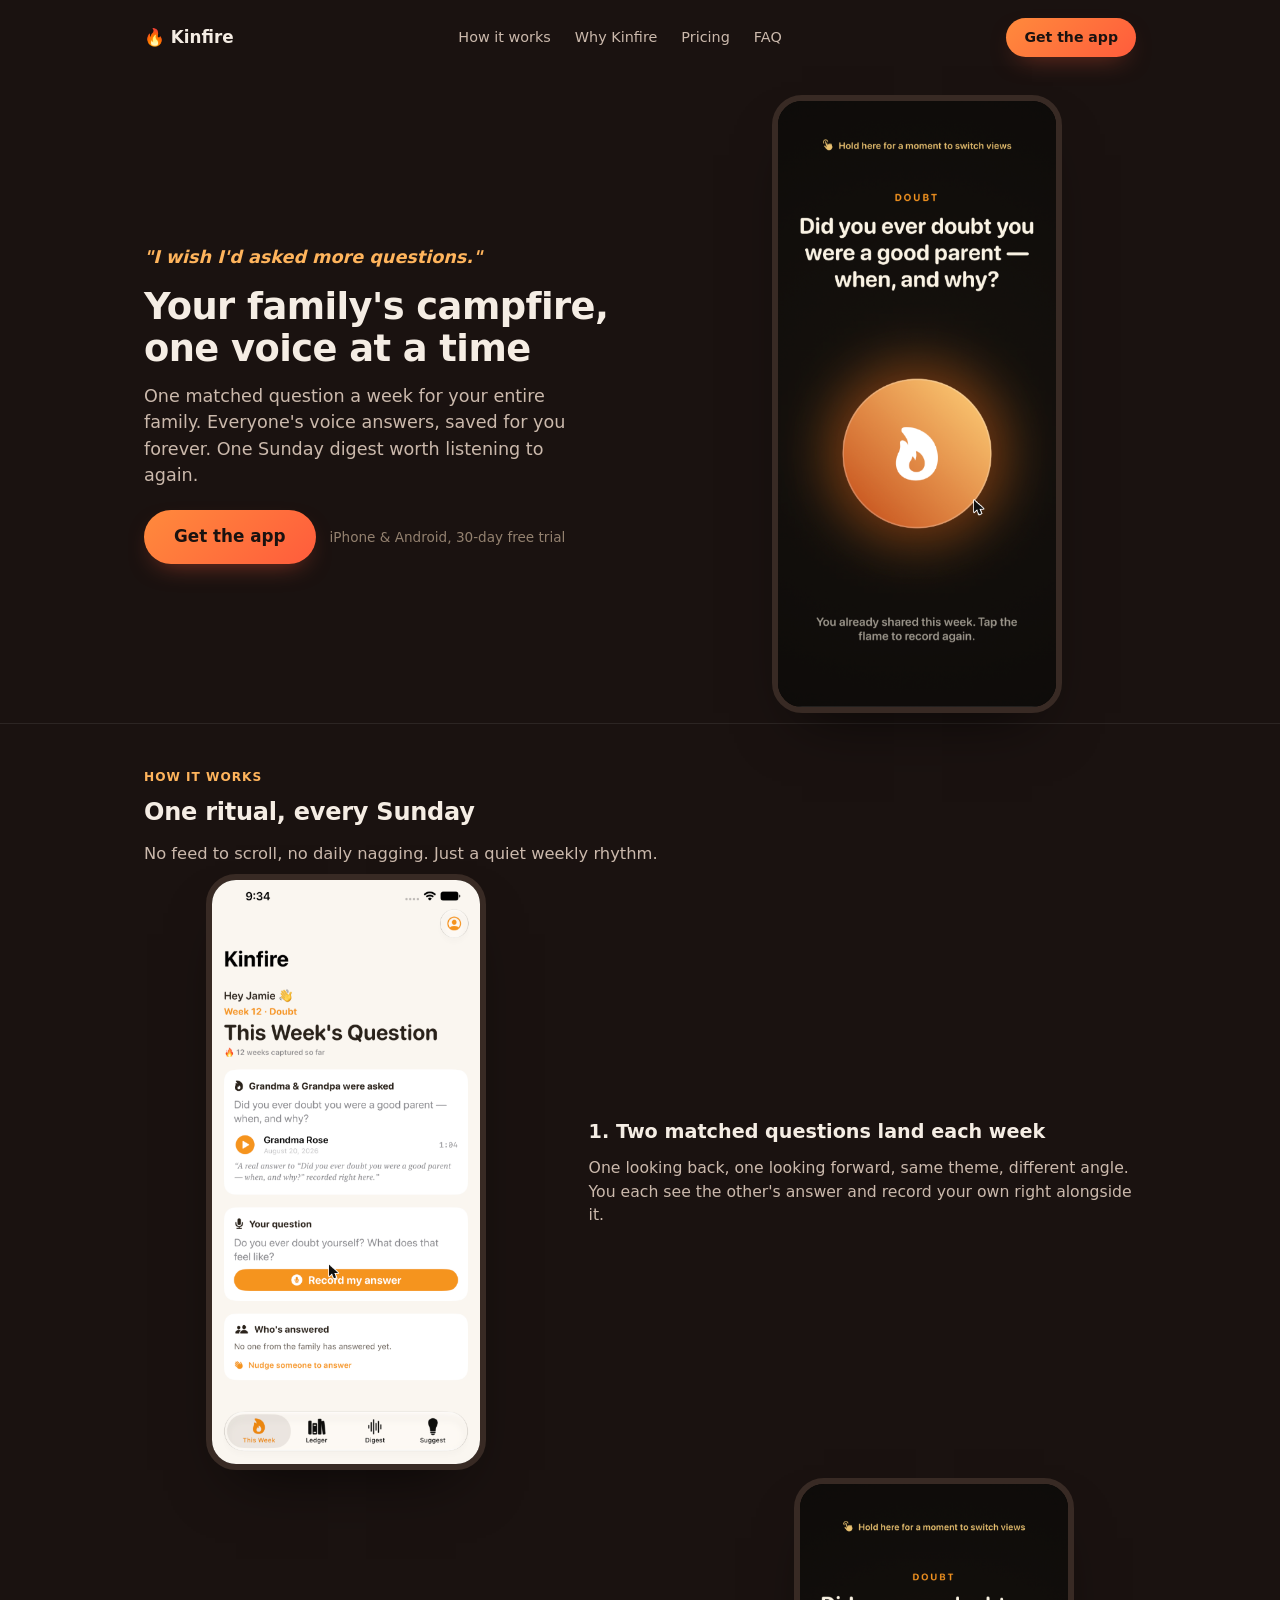
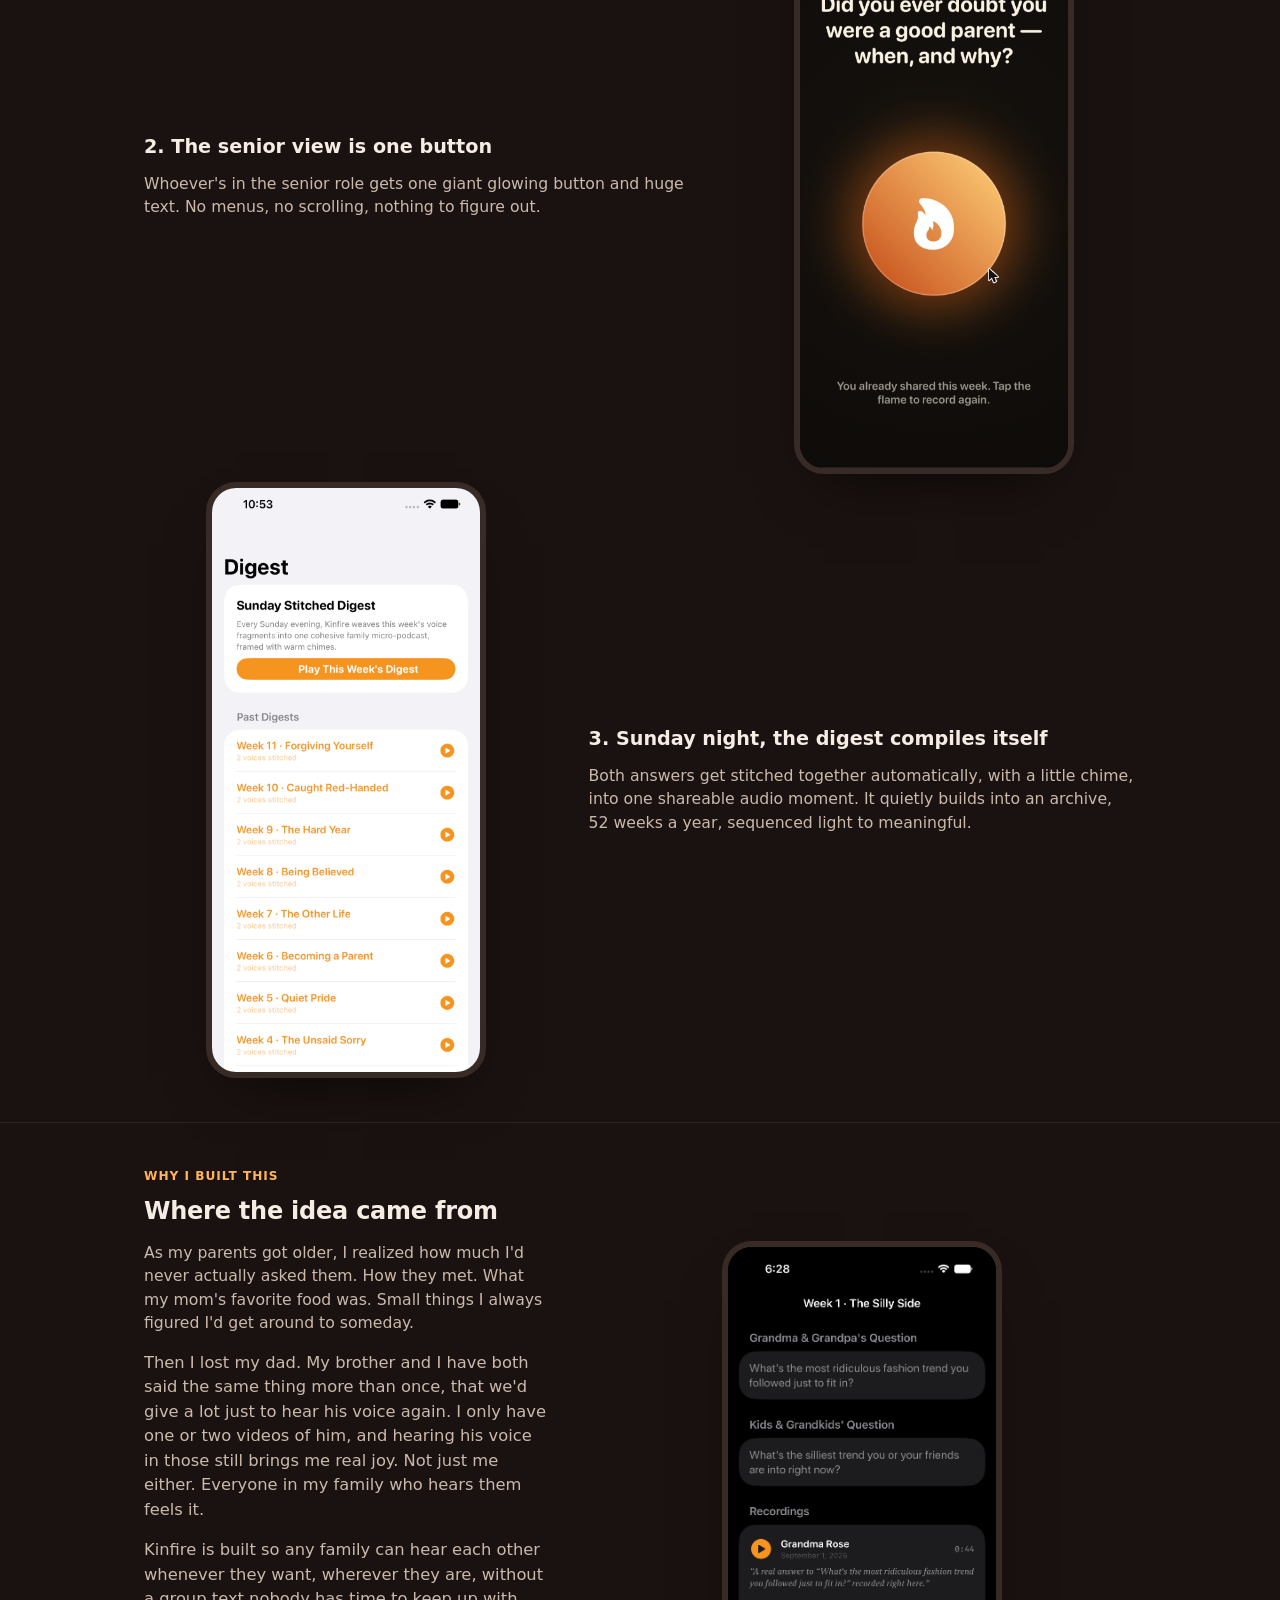
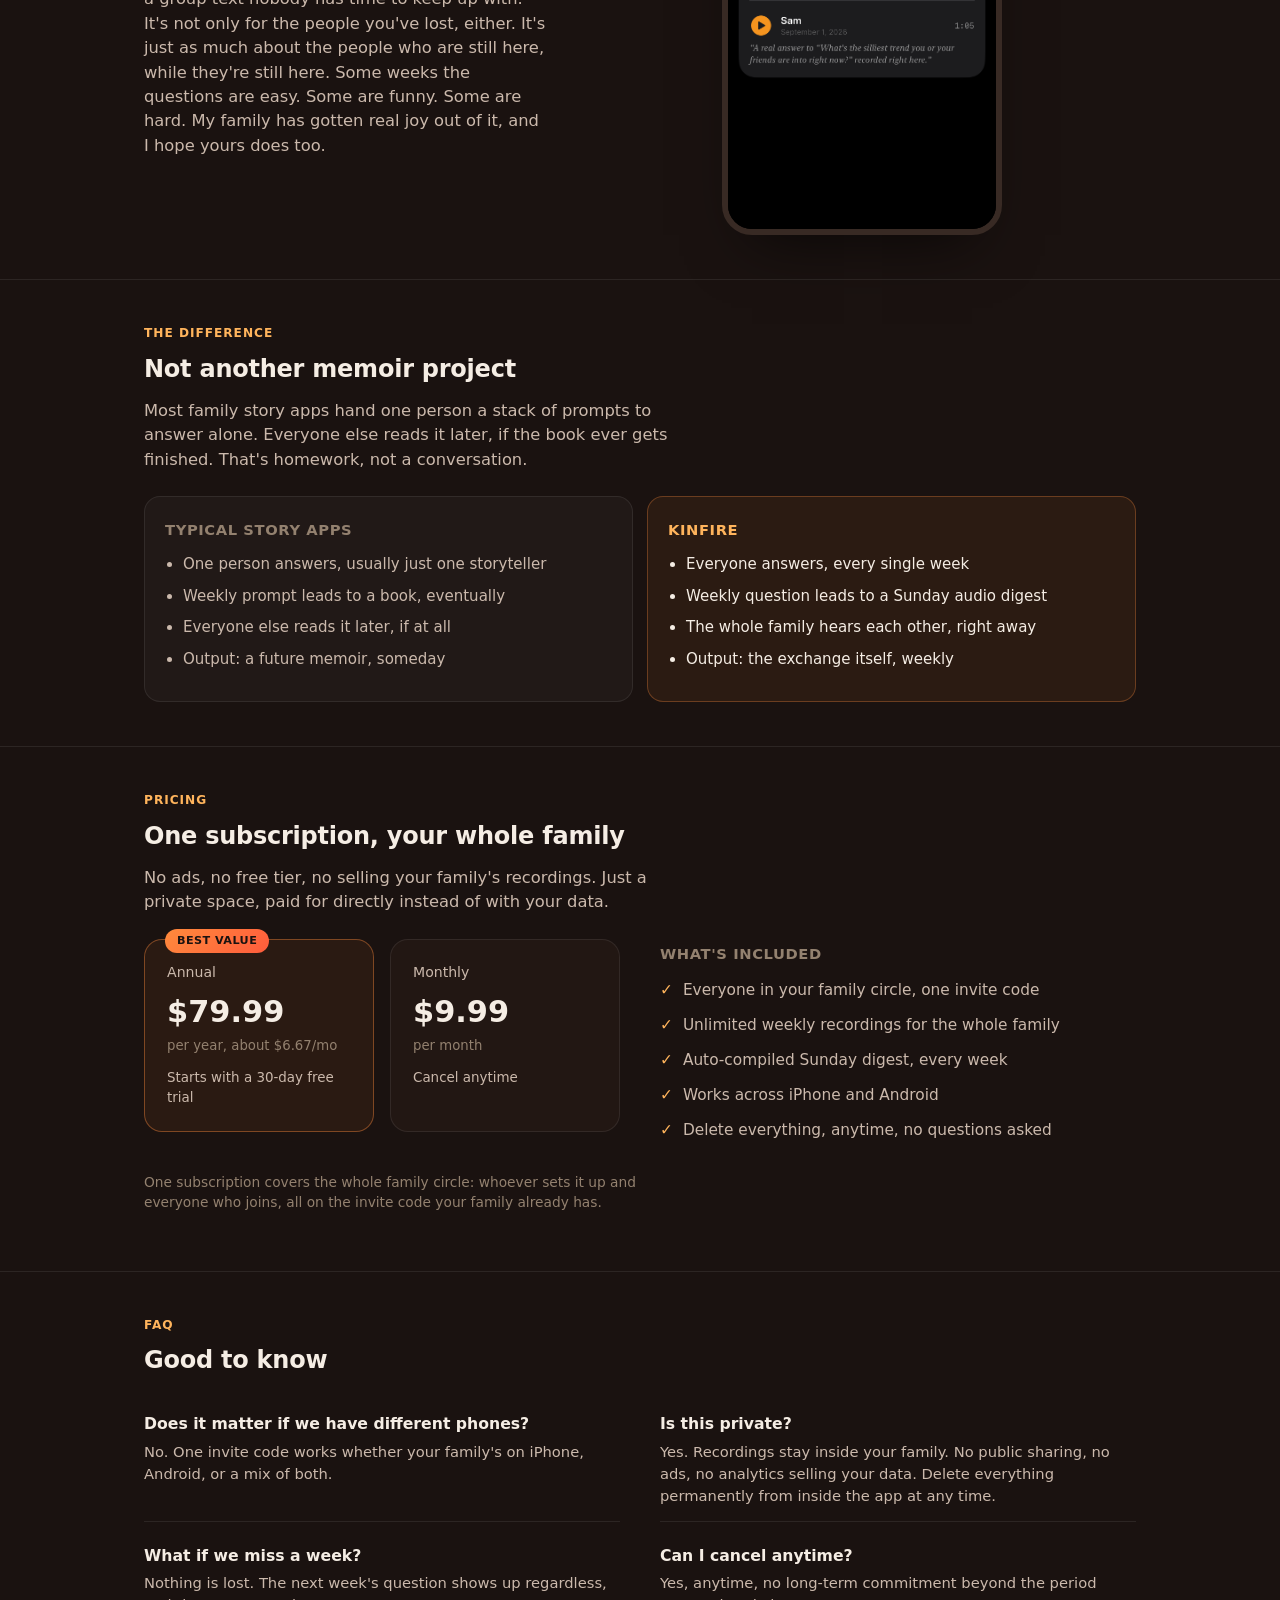
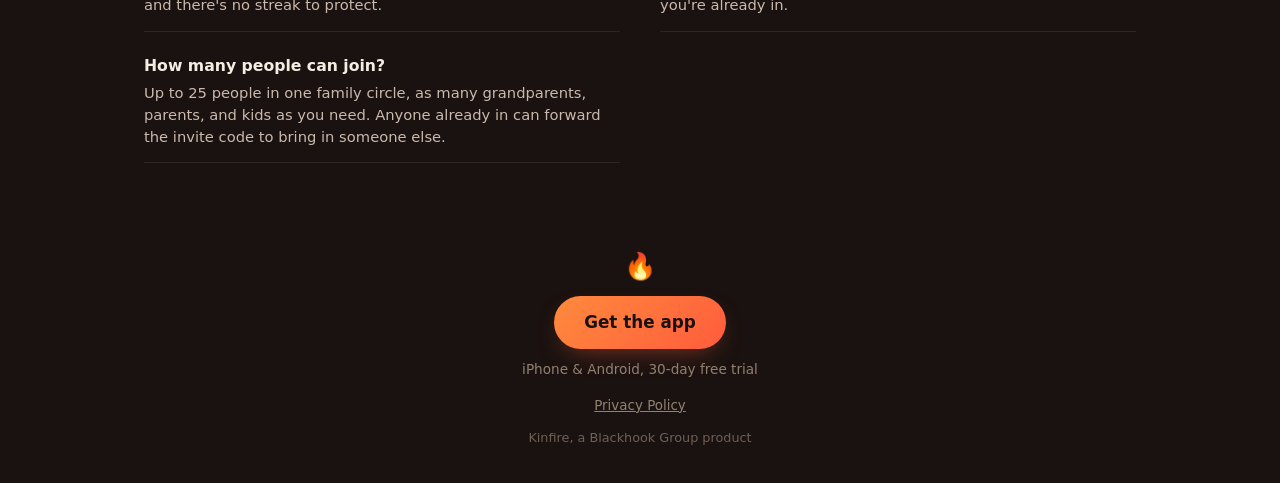
==== index.html @ 19ff49b3 "Simplify hero kicker: plain italic, no pill background or emoji Co-Authored-By: Claude Sonnet 5 <nor" ====
<!DOCTYPE html>
<html lang="en">
<head>
<meta charset="UTF-8">
<title>Kinfire, your family's campfire</title>
<meta name="viewport" content="width=device-width, initial-scale=1">
<meta name="description" content="Kinfire is a private, weekly voice exchange for your family. One matched question, two answers, stitched into a Sunday digest.">
<meta property="og:type" content="website">
<meta property="og:title" content="Kinfire">
<meta property="og:description" content="A private, weekly voice exchange for your family. One matched question, two answers, stitched into a Sunday digest.">
<meta property="og:url" content="https://joinkinfire.com/">
<meta name="twitter:card" content="summary">
<meta name="twitter:title" content="Kinfire">
<meta name="twitter:description" content="A private, weekly voice exchange for your family. One matched question, two answers, stitched into a Sunday digest.">
<style>
  * { box-sizing: border-box; }
  :root {
    --bg: #1a1210;
    --bg-panel: #221713;
    --cream: #f5ede4;
    --cream-muted: #cbb9ac;
    --cream-faint: #93816f;
    --accent: #ffb45c;
    --line: rgba(255,255,255,0.08);
  }
  html { scroll-behavior: smooth; }
  body {
    font-family: -apple-system, system-ui, "Segoe UI", sans-serif;
    margin: 0;
    background: var(--bg);
    color: var(--cream);
    line-height: 1.5;
    overflow-x: hidden;
  }
  .wrap { max-width: 1040px; margin: 0 auto; padding: 0 24px; }
  a { color: inherit; }
  img { display: block; max-width: 100%; }

  /* ---------- top nav ---------- */
  nav.top {
    display: flex; align-items: center; justify-content: space-between;
    padding: 18px 24px; max-width: 1040px; margin: 0 auto;
  }
  nav.top .brand { display: flex; align-items: center; gap: 8px; font-weight: 800; font-size: 1.05em; }
  nav.top .links { display: flex; gap: 24px; font-size: 0.9em; color: var(--cream-muted); }
  nav.top .links a { text-decoration: none; }
  nav.top .links a:hover { color: var(--accent); }
  nav.top a.button.small {
    background: linear-gradient(135deg, #ff8a3c, #ff5c3c);
    color: #1a1210; font-weight: 700; font-size: 0.88em;
    padding: 9px 18px; border-radius: 999px; text-decoration: none;
  }
  @media (max-width: 620px) { nav.top .links { display: none; } }

  /* ---------- hero ---------- */
  header.hero {
    max-width: 1040px; margin: 0 auto; padding: 20px 24px 10px;
    display: grid; grid-template-columns: 1.1fr 0.9fr; gap: 20px; align-items: center;
  }
  @media (max-width: 760px) { header.hero { grid-template-columns: 1fr; text-align: center; padding-top: 4px; } }
  .hero-kicker {
    font-size: 1.1em; font-weight: 600; font-style: italic; color: var(--accent);
    margin: 0 0 16px;
  }
  h1.title { font-size: 2.3em; margin: 0 0 14px; letter-spacing: -0.015em; line-height: 1.12; }
  p.tagline { color: var(--cream-muted); font-size: 1.1em; line-height: 1.5; margin: 0 0 22px; max-width: 440px; }
  @media (max-width: 760px) { p.tagline { margin-left: auto; margin-right: auto; } }
  .cta-row { display: flex; align-items: center; gap: 14px; flex-wrap: wrap; }
  @media (max-width: 760px) { .cta-row { justify-content: center; } }
  a.button {
    display: inline-block;
    background: linear-gradient(135deg, #ff8a3c, #ff5c3c);
    color: #1a1210; font-weight: 700; font-size: 1.05em;
    padding: 14px 30px; border-radius: 999px; text-decoration: none;
    box-shadow: 0 10px 26px -12px rgba(255,92,60,0.55);
  }
  .microcopy { font-size: 0.85em; color: var(--cream-faint); }
  .hero-shot { justify-self: center; }
  .hero-shot .phone { width: 290px; }

  /* ---------- phone frame ---------- */
  .phone {
    border: 6px solid #382a24; border-radius: 30px; overflow: hidden;
    background: #000; box-shadow: 0 30px 60px -30px rgba(0,0,0,0.7);
  }
  .phone img { display: block; width: 100%; }

  /* ---------- generic section ---------- */
  section { padding: 44px 24px; border-top: 1px solid var(--line); }
  section .wrap { max-width: 1040px; }
  .eyebrow {
    text-transform: uppercase; letter-spacing: 0.08em; font-size: 0.76em;
    color: var(--accent); font-weight: 700; margin-bottom: 8px;
  }
  h2 { font-size: 1.5em; margin: 0 0 12px; letter-spacing: -0.01em; }
  p.lead { color: var(--cream-muted); font-size: 1.02em; max-width: 560px; margin: 0 0 4px; }

  /* ---------- feature row (image + text, alternating) ---------- */
  .feature-row {
    display: grid; grid-template-columns: 0.85fr 1.15fr; gap: 40px; align-items: center;
    margin-top: 8px;
  }
  #why .feature-row { align-items: start; }
  .feature-row.reverse { grid-template-columns: 1.15fr 0.85fr; }
  .feature-row.reverse .feature-copy { order: 1; }
  .feature-row.reverse .feature-shot { order: 2; }
  @media (max-width: 760px) {
    .feature-row, .feature-row.reverse { grid-template-columns: 1fr; text-align: center; }
    .feature-row.reverse .feature-copy { order: 2; }
    .feature-row.reverse .feature-shot { order: 1; }
  }
  .feature-shot { display: flex; justify-content: center; }
  .feature-shot .phone { width: 280px; }
  .feature-copy h3 { font-size: 1.2em; margin: 0 0 10px; }
  .feature-copy p { color: var(--cream-muted); font-size: 0.98em; margin: 0; }

  /* ---------- differentiation ---------- */
  .compare {
    margin-top: 24px;
    display: grid; grid-template-columns: 1fr 1fr; gap: 14px;
  }
  @media (max-width: 620px) { .compare { grid-template-columns: 1fr; } }
  .compare-col { border-radius: 16px; padding: 22px 20px; border: 1px solid var(--line); }
  .compare-col.them { background: rgba(255,255,255,0.03); }
  .compare-col.us { background: rgba(255,138,60,0.08); border-color: rgba(255,138,60,0.3); }
  .compare-col h4 { margin: 0 0 12px; font-size: 0.92em; text-transform: uppercase; letter-spacing: 0.04em; color: var(--cream-faint); }
  .compare-col.us h4 { color: var(--accent); }
  .compare-col ul { margin: 0; padding-left: 18px; color: var(--cream-muted); font-size: 0.94em; }
  .compare-col li { margin-bottom: 9px; }
  .compare-col.us li { color: var(--cream); }

  /* ---------- pricing ---------- */
  .pricing-row { display: grid; grid-template-columns: 1fr 1fr; gap: 40px; margin-top: 24px; align-items: start; }
  @media (max-width: 760px) { .pricing-row { grid-template-columns: 1fr; } }
  .price-grid { display: grid; grid-template-columns: 1fr 1fr; gap: 16px; }
  .included { padding-top: 4px; }
  .included h4 { margin: 0 0 14px; font-size: 0.92em; text-transform: uppercase; letter-spacing: 0.04em; color: var(--cream-faint); }
  .included ul { margin: 0; padding: 0; list-style: none; }
  .included li { display: flex; align-items: flex-start; gap: 10px; margin-bottom: 12px; color: var(--cream-muted); font-size: 0.96em; }
  .included li .check { color: var(--accent); flex: none; }
  @media (max-width: 520px) { .price-grid { grid-template-columns: 1fr; } }
  .price-card { border-radius: 18px; padding: 22px; border: 1px solid var(--line); background: var(--bg-panel); position: relative; }
  .price-card.featured { border-color: rgba(255,138,60,0.4); background: rgba(255,138,60,0.07); }
  .price-card .badge {
    position: absolute; top: -11px; left: 20px;
    background: linear-gradient(135deg, #ff8a3c, #ff5c3c); color: #1a1210;
    font-size: 0.7em; font-weight: 800; padding: 4px 12px; border-radius: 999px;
    text-transform: uppercase; letter-spacing: 0.04em;
  }
  .price-card .plan { font-size: 0.88em; color: var(--cream-muted); margin-bottom: 6px; }
  .price-card .amount { font-size: 1.9em; font-weight: 800; margin-bottom: 2px; }
  .price-card .per { font-size: 0.83em; color: var(--cream-faint); margin-bottom: 12px; }
  .price-card .note { font-size: 0.84em; color: var(--cream-muted); }
  .price-fine { color: var(--cream-faint); font-size: 0.86em; margin-top: 18px; max-width: 560px; }

  /* ---------- faq ---------- */
  .faq { margin-top: 20px; display: grid; grid-template-columns: 1fr 1fr; gap: 8px 40px; }
  @media (max-width: 700px) { .faq { grid-template-columns: 1fr; } }
  .faq-item { padding: 14px 0; border-bottom: 1px solid var(--line); }
  .faq-item h3 { margin: 0 0 5px; font-size: 0.98em; }
  .faq-item p { margin: 0; color: var(--cream-muted); font-size: 0.92em; }

  /* ---------- invite panel (shown only with ?code=) ---------- */
  #inviteBanner {
    display: none;
    max-width: 420px; margin: 20px auto 0;
    background: rgba(255,255,255,0.05); border: 1px solid var(--line);
    border-radius: 18px; padding: 20px; text-align: center;
  }
  #inviteBanner .code-label { font-size: 0.88em; color: var(--cream-muted); margin-bottom: 8px; }
  #inviteBanner .code { font-size: 1.9em; font-weight: 700; letter-spacing: 5px; color: var(--accent); margin-bottom: 12px; }
  #inviteBanner .steps { text-align: left; font-size: 0.9em; color: var(--cream-muted); margin: 12px 0 0; padding-left: 20px; }
  #inviteBanner .steps li { margin-bottom: 7px; }
  #inviteBanner button.copy {
    background: transparent; color: var(--accent); border: 1px solid var(--accent);
    font-size: 0.88em; font-weight: 600; padding: 8px 18px; border-radius: 999px;
    font-family: inherit; margin-top: 10px; cursor: pointer;
  }
  #inviteBanner .hint { font-size: 0.83em; color: var(--cream-faint); margin-top: 8px; min-height: 1.1em; }

  /* ---------- footer ---------- */
  footer { text-align: center; padding: 40px 24px 36px; }
  footer .flame { font-size: 26px; margin-bottom: 10px; }
  footer .foot-links { font-size: 0.84em; color: var(--cream-faint); margin-top: 16px; }
  footer .foot-links a { text-decoration: underline; }
  footer .copyright { font-size: 0.8em; color: var(--cream-faint); margin-top: 12px; opacity: 0.7; }
</style>
</head>
<body>

<nav class="top">
  <div class="brand">🔥 Kinfire</div>
  <div class="links">
    <a href="#how">How it works</a>
    <a href="#different">Why Kinfire</a>
    <a href="#pricing">Pricing</a>
    <a href="#faq">FAQ</a>
  </div>
  <a class="button small" id="getAppLinkNav" href="https://apps.apple.com/app/id6796059354">Get the app</a>
</nav>

<header class="hero">
  <div>
    <div class="hero-kicker">"I wish I'd asked more questions."</div>
    <h1 class="title">Your family's campfire, one voice at a time</h1>
    <p class="tagline">One matched question a week for your entire family. Everyone's voice answers, saved for you forever. One Sunday digest worth listening to again.</p>

    <div id="inviteBanner">
      <div class="code-label">Your family's invite code</div>
      <div class="code" id="codeText"></div>
      <ol class="steps">
        <li>Tap "Get the app" and install Kinfire.</li>
        <li>Open the app.</li>
        <li>Choose "Join with an invite code," then tap Paste. Your code fills in automatically.</li>
      </ol>
      <button class="copy" id="copyBtn">Copy code</button>
      <div class="hint" id="hint"></div>
    </div>

    <div class="cta-row">
      <a class="button" id="getAppLink" href="https://apps.apple.com/app/id6796059354">Get the app</a>
      <span class="microcopy">iPhone &amp; Android, 30-day free trial</span>
    </div>
  </div>
  <div class="hero-shot">
    <div class="phone"><img src="assets/record.png" alt="Kinfire recording screen with a large glowing flame record button and this week's question"></div>
  </div>
</header>

<section id="how">
  <div class="wrap">
    <div class="eyebrow">How it works</div>
    <h2>One ritual, every Sunday</h2>
    <p class="lead">No feed to scroll, no daily nagging. Just a quiet weekly rhythm.</p>

    <div class="feature-row">
      <div class="feature-shot">
        <div class="phone"><img src="assets/thisweek.png" alt="Kinfire This Week's Question screen showing one family member's answer and a record button for your own answer"></div>
      </div>
      <div class="feature-copy">
        <h3>1. Two matched questions land each week</h3>
        <p>One looking back, one looking forward, same theme, different angle. You each see the other's answer and record your own right alongside it.</p>
      </div>
    </div>

    <div class="feature-row reverse">
      <div class="feature-shot">
        <div class="phone"><img src="assets/record.png" alt="Kinfire recording screen with a large glowing flame record button"></div>
      </div>
      <div class="feature-copy">
        <h3>2. The senior view is one button</h3>
        <p>Whoever's in the senior role gets one giant glowing button and huge text. No menus, no scrolling, nothing to figure out.</p>
      </div>
    </div>

    <div class="feature-row">
      <div class="feature-shot">
        <div class="phone"><img src="assets/digest.png" alt="Kinfire Digest screen with a Play This Week's Digest button and a list of past weekly digests"></div>
      </div>
      <div class="feature-copy">
        <h3>3. Sunday night, the digest compiles itself</h3>
        <p>Both answers get stitched together automatically, with a little chime, into one shareable audio moment. It quietly builds into an archive, 52 weeks a year, sequenced light to meaningful.</p>
      </div>
    </div>
  </div>
</section>

<section id="why">
  <div class="wrap">
    <div class="eyebrow">Why I built this</div>
    <h2>Where the idea came from</h2>
    <div class="feature-row">
      <div class="feature-copy">
        <p class="lead" style="margin-bottom:0;">As my parents got older, I realized how much I'd never actually asked them. How they met. What my mom's favorite food was. Small things I always figured I'd get around to someday.</p>
        <p style="color: var(--cream-muted); font-size: 1.02em; max-width: 560px; margin: 16px 0 0;">Then I lost my dad. My brother and I have both said the same thing more than once, that we'd give a lot just to hear his voice again. I only have one or two videos of him, and hearing his voice in those still brings me real joy. Not just me either. Everyone in my family who hears them feels it.</p>
        <p style="color: var(--cream-muted); font-size: 1.02em; max-width: 560px; margin: 16px 0 0;">Kinfire is built so any family can hear each other whenever they want, wherever they are, without a group text nobody has time to keep up with. It's not only for the people you've lost, either. It's just as much about the people who are still here, while they're still here. Some weeks the questions are easy. Some are funny. Some are hard. My family has gotten real joy out of it, and I hope yours does too.</p>
      </div>
      <div class="feature-shot">
        <div class="phone"><img src="assets/kidquestion.png" alt="Kinfire Week 1 The Silly Side screen showing both the grandparent's and the kid's own lighthearted question, both answered"></div>
      </div>
    </div>
  </div>
</section>

<section id="different">
  <div class="wrap">
    <div class="eyebrow">The difference</div>
    <h2>Not another memoir project</h2>
    <p class="lead">Most family story apps hand one person a stack of prompts to answer alone. Everyone else reads it later, if the book ever gets finished. That's homework, not a conversation.</p>
    <div class="compare">
      <div class="compare-col them">
        <h4>Typical story apps</h4>
        <ul>
          <li>One person answers, usually just one storyteller</li>
          <li>Weekly prompt leads to a book, eventually</li>
          <li>Everyone else reads it later, if at all</li>
          <li>Output: a future memoir, someday</li>
        </ul>
      </div>
      <div class="compare-col us">
        <h4>Kinfire</h4>
        <ul>
          <li>Everyone answers, every single week</li>
          <li>Weekly question leads to a Sunday audio digest</li>
          <li>The whole family hears each other, right away</li>
          <li>Output: the exchange itself, weekly</li>
        </ul>
      </div>
    </div>
  </div>
</section>

<section id="pricing">
  <div class="wrap">
    <div class="eyebrow">Pricing</div>
    <h2>One subscription, your whole family</h2>
    <p class="lead">No ads, no free tier, no selling your family's recordings. Just a private space, paid for directly instead of with your data.</p>
    <div class="pricing-row">
      <div class="price-grid">
        <div class="price-card featured">
          <div class="badge">Best value</div>
          <div class="plan">Annual</div>
          <div class="amount">$79.99</div>
          <div class="per">per year, about $6.67/mo</div>
          <div class="note">Starts with a 30-day free trial</div>
        </div>
        <div class="price-card">
          <div class="plan">Monthly</div>
          <div class="amount">$9.99</div>
          <div class="per">per month</div>
          <div class="note">Cancel anytime</div>
        </div>
      </div>
      <div class="included">
        <h4>What's included</h4>
        <ul>
          <li><span class="check">&#10003;</span> Everyone in your family circle, one invite code</li>
          <li><span class="check">&#10003;</span> Unlimited weekly recordings for the whole family</li>
          <li><span class="check">&#10003;</span> Auto-compiled Sunday digest, every week</li>
          <li><span class="check">&#10003;</span> Works across iPhone and Android</li>
          <li><span class="check">&#10003;</span> Delete everything, anytime, no questions asked</li>
        </ul>
      </div>
    </div>
    <p class="price-fine">One subscription covers the whole family circle: whoever sets it up and everyone who joins, all on the invite code your family already has.</p>
  </div>
</section>

<section id="faq">
  <div class="wrap">
    <div class="eyebrow">FAQ</div>
    <h2>Good to know</h2>
    <div class="faq">
      <div class="faq-item">
        <h3>Does it matter if we have different phones?</h3>
        <p>No. One invite code works whether your family's on iPhone, Android, or a mix of both.</p>
      </div>
      <div class="faq-item">
        <h3>Is this private?</h3>
        <p>Yes. Recordings stay inside your family. No public sharing, no ads, no analytics selling your data. Delete everything permanently from inside the app at any time.</p>
      </div>
      <div class="faq-item">
        <h3>What if we miss a week?</h3>
        <p>Nothing is lost. The next week's question shows up regardless, and there's no streak to protect.</p>
      </div>
      <div class="faq-item">
        <h3>Can I cancel anytime?</h3>
        <p>Yes, anytime, no long-term commitment beyond the period you're already in.</p>
      </div>
      <div class="faq-item">
        <h3>How many people can join?</h3>
        <p>Up to 25 people in one family circle, as many grandparents, parents, and kids as you need. Anyone already in can forward the invite code to bring in someone else.</p>
      </div>
    </div>
  </div>
</section>

<footer>
  <div class="flame">🔥</div>
  <a class="button" id="getAppLinkFooter" href="https://apps.apple.com/app/id6796059354">Get the app</a>
  <div class="microcopy" style="margin-top:10px;">iPhone &amp; Android, 30-day free trial</div>
  <div class="foot-links">
    <a href="https://quixotic-plaster-c7b.notion.site/Kinfire-Privacy-Policy-3ac7959126df80eb8098f45b4a2c7555" target="_blank" rel="noopener">Privacy Policy</a>
  </div>
  <div class="copyright">Kinfire, a Blackhook Group product</div>
</footer>

<script>
  const IOS_LINK = 'https://apps.apple.com/app/id6796059354';
  const ANDROID_LINK = 'https://play.google.com/store/apps/details?id=com.scottgordon.kinfire';
  const isAndroid = /Android/i.test(navigator.userAgent);
  const storeLink = isAndroid ? ANDROID_LINK : IOS_LINK;

  document.querySelectorAll('#getAppLink, #getAppLinkFooter, #getAppLinkNav').forEach(el => { el.href = storeLink; });

  const params = new URLSearchParams(window.location.search);
  const code = (params.get('code') || '').toUpperCase().trim();
  const hint = document.getElementById('hint');

  if (code) {
    document.getElementById('codeText').textContent = code;
    document.getElementById('inviteBanner').style.display = 'block';

    async function copyCode() {
      try {
        await navigator.clipboard.writeText(code);
        hint.textContent = 'Code copied. It will paste in automatically.';
      } catch (e) {
        hint.textContent = '';
      }
    }

    document.getElementById('getAppLink').addEventListener('click', copyCode);
    document.getElementById('copyBtn').addEventListener('click', copyCode);
  }
</script>
</body>
</html>
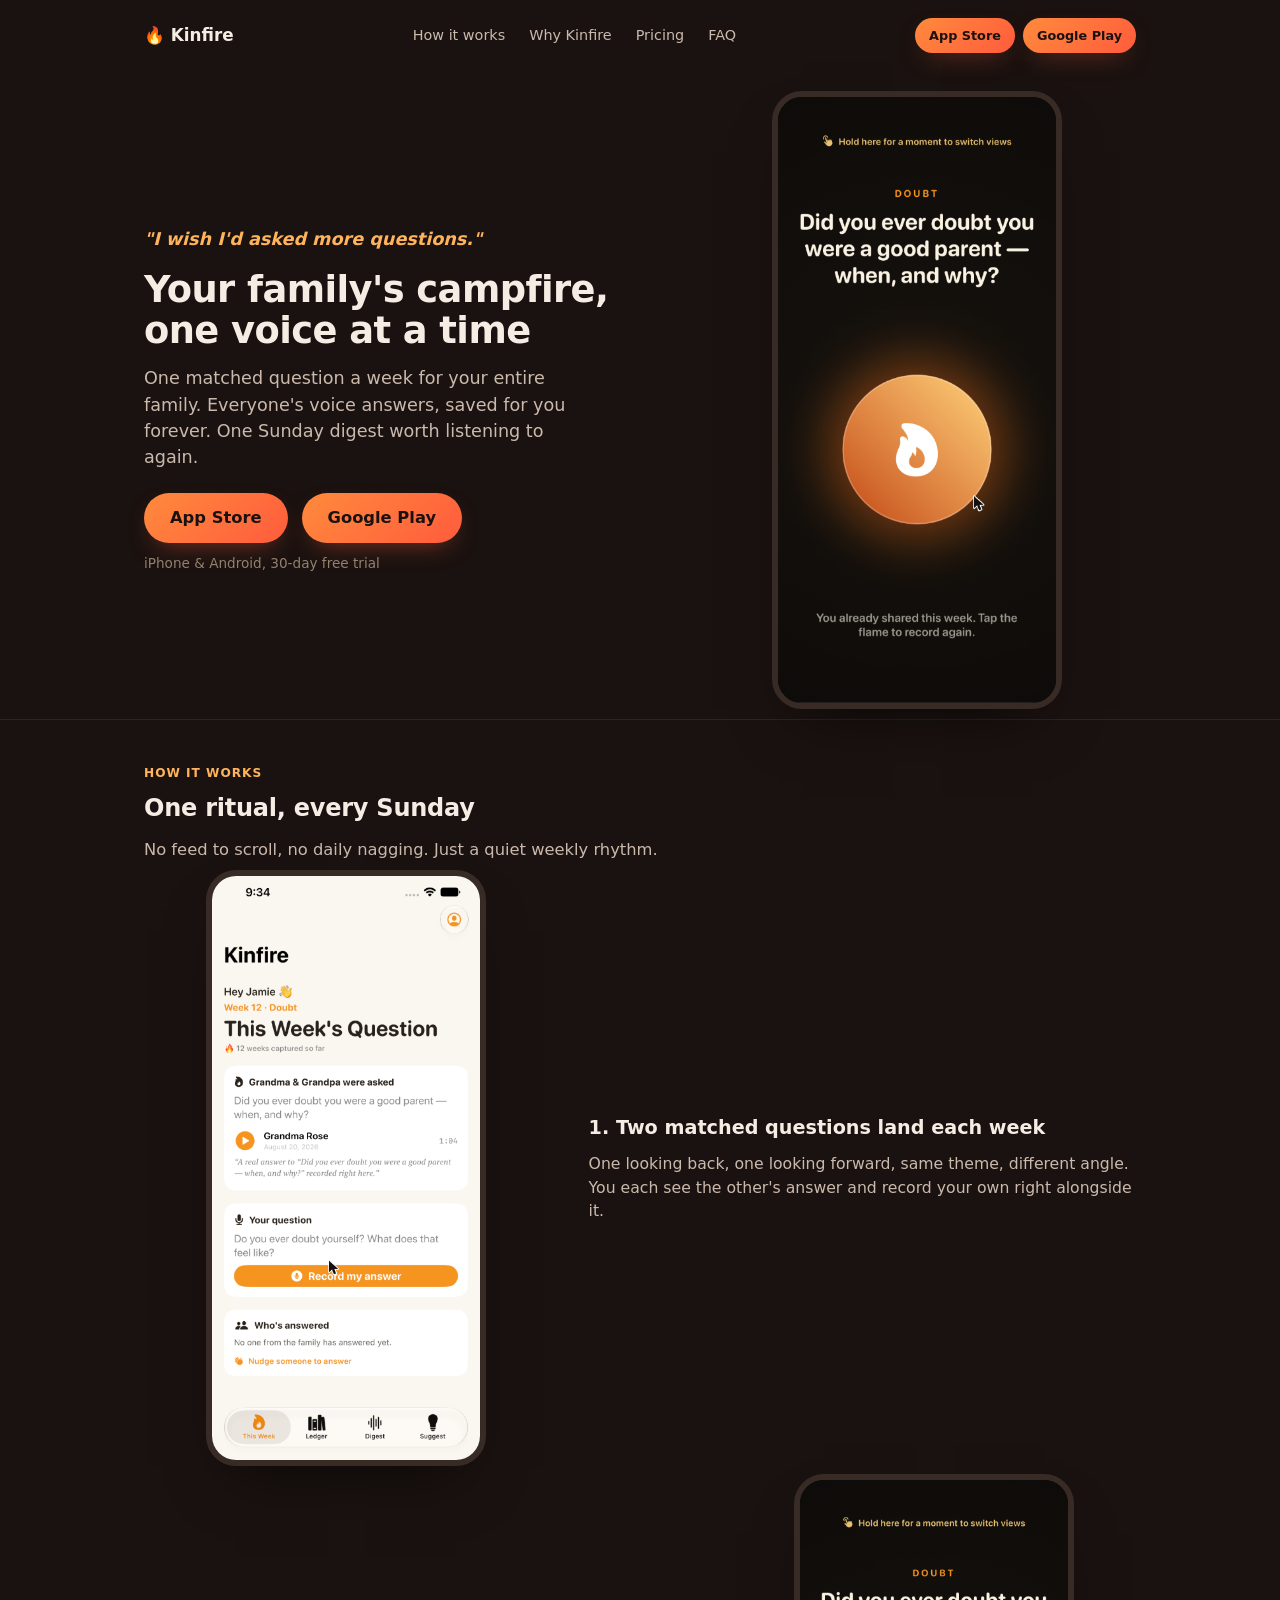
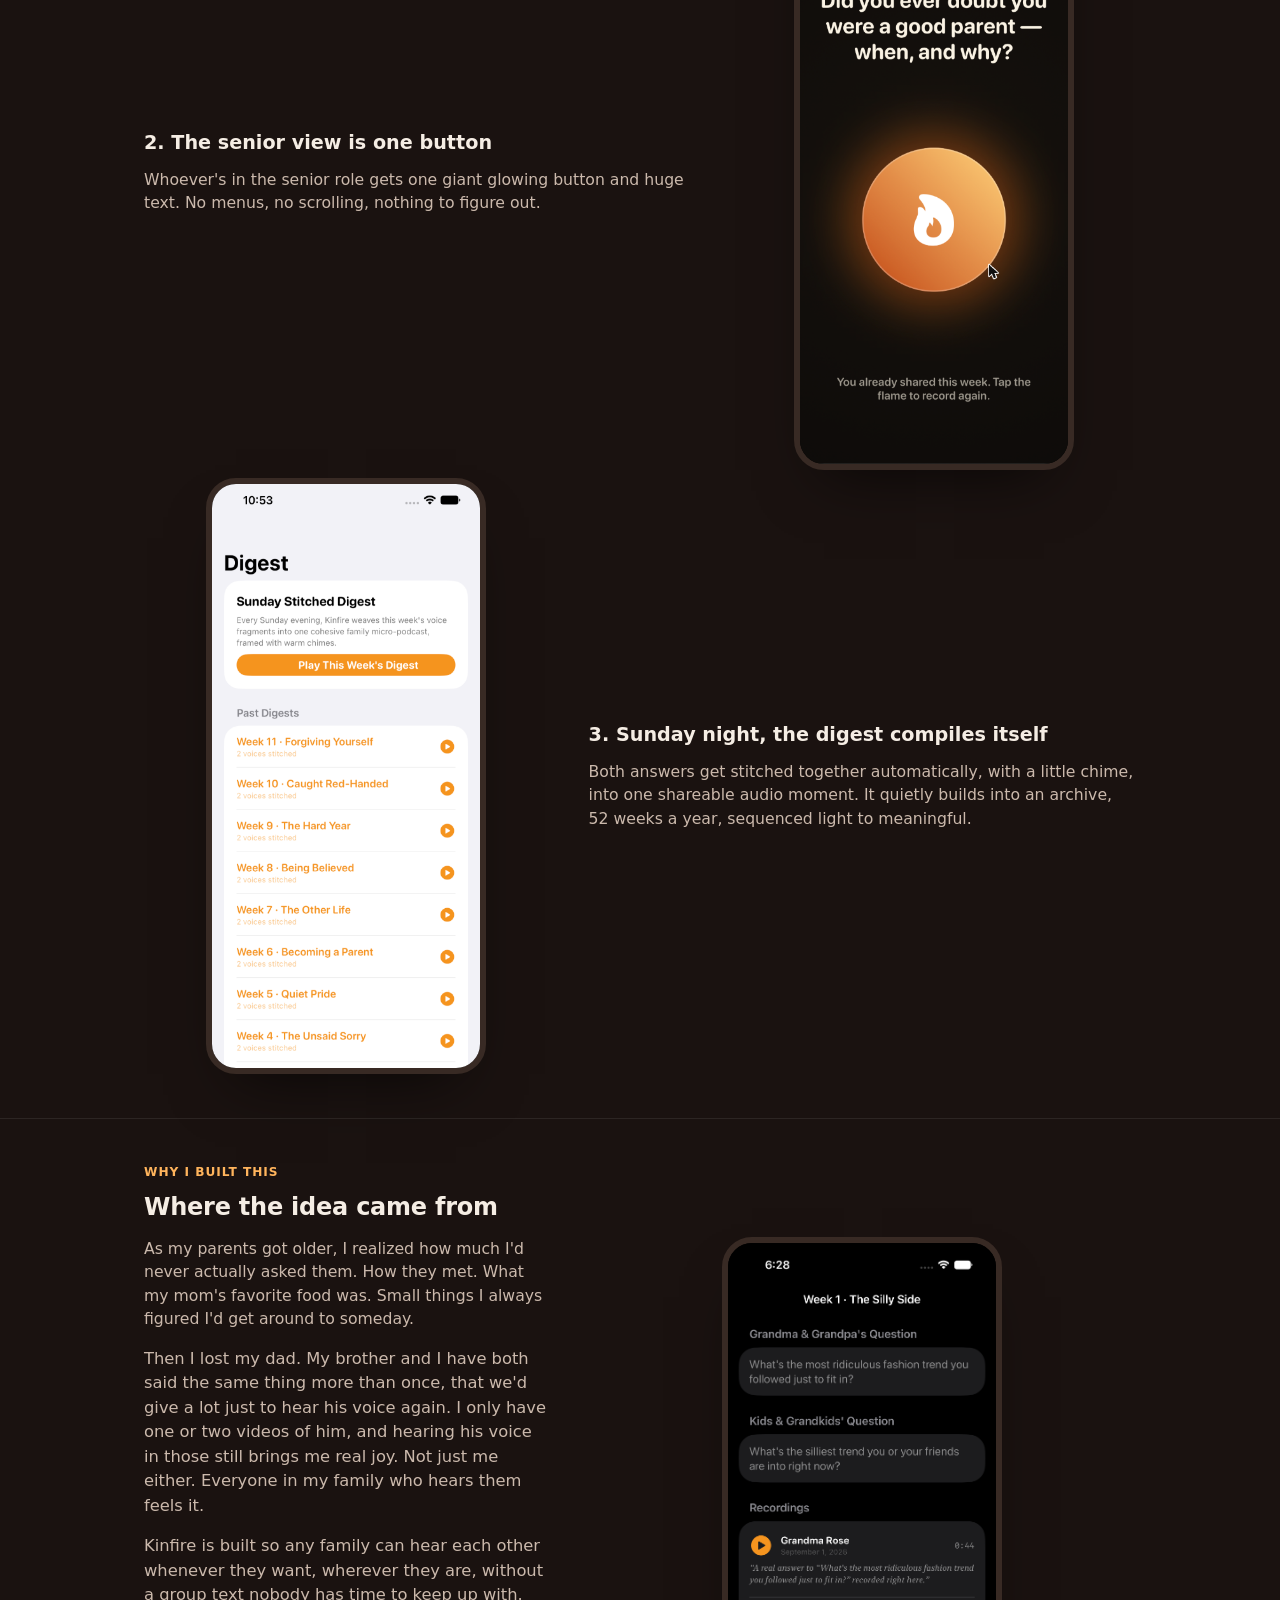
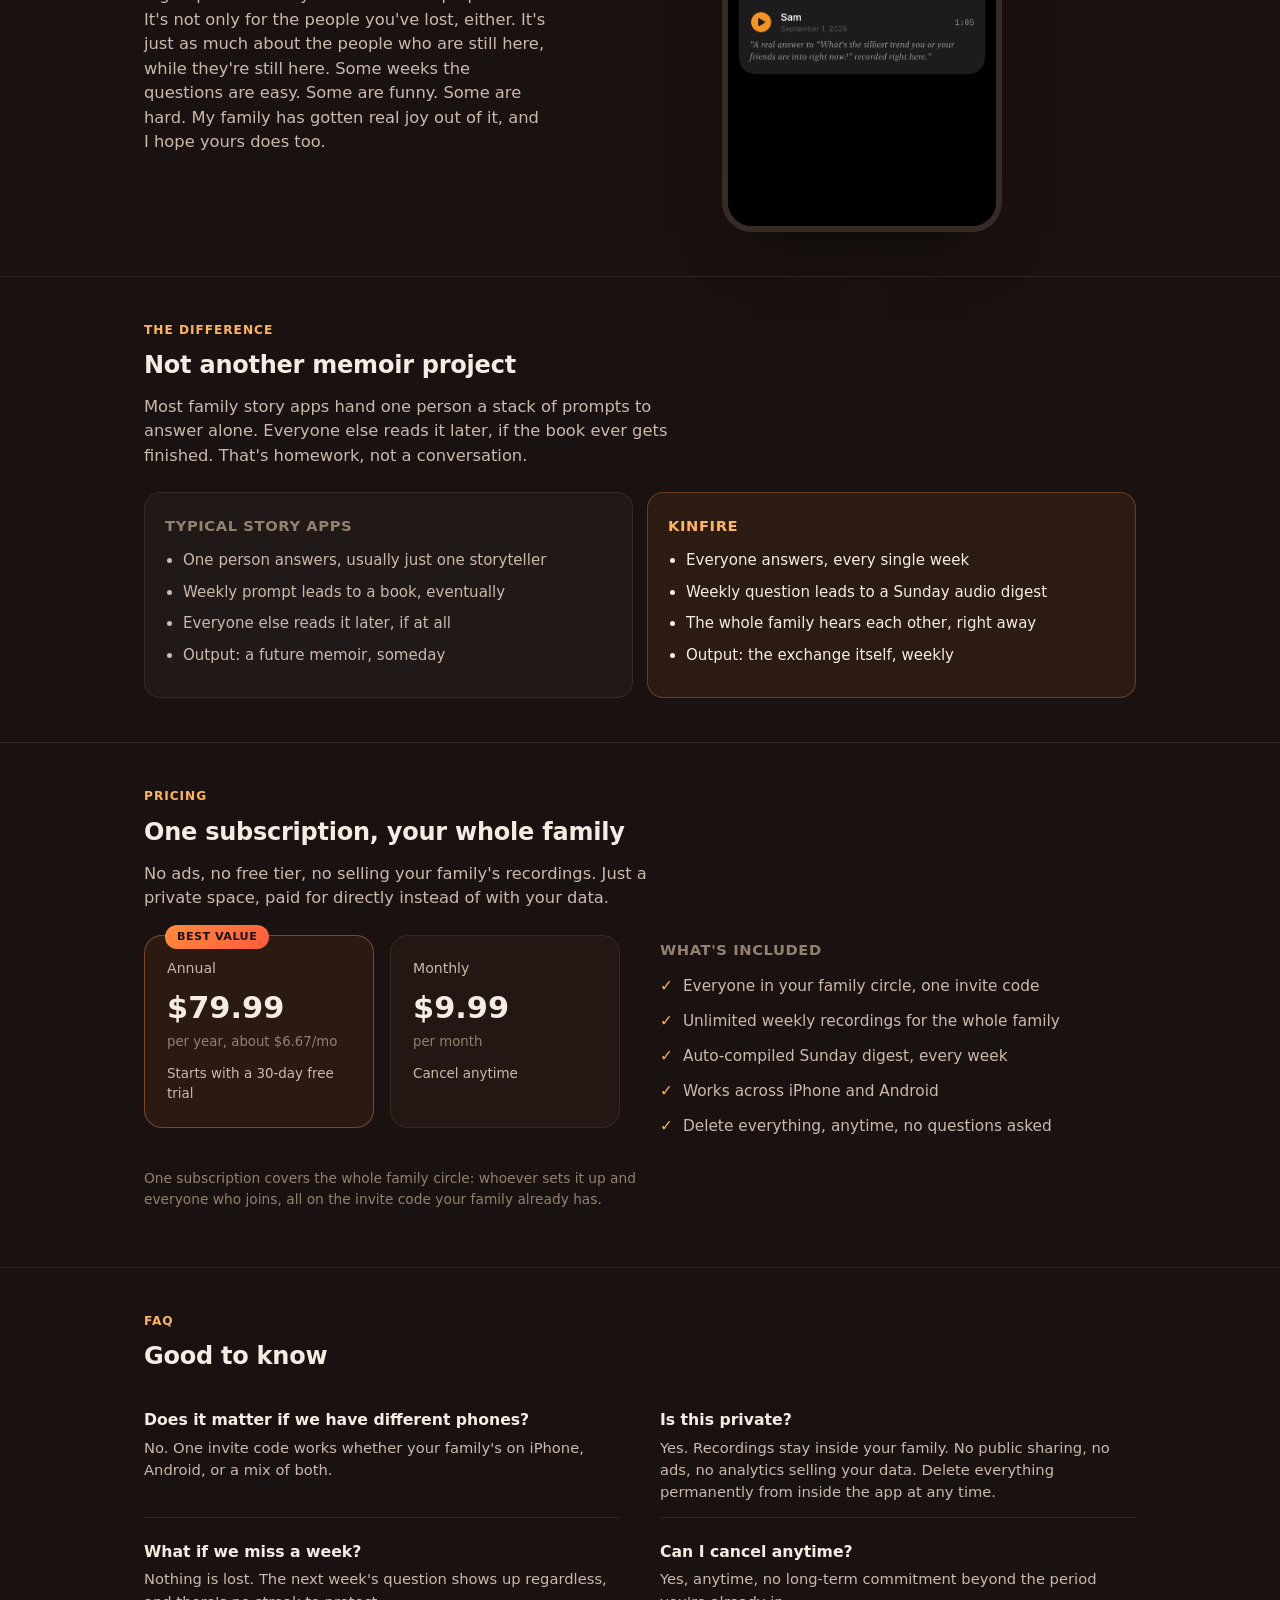
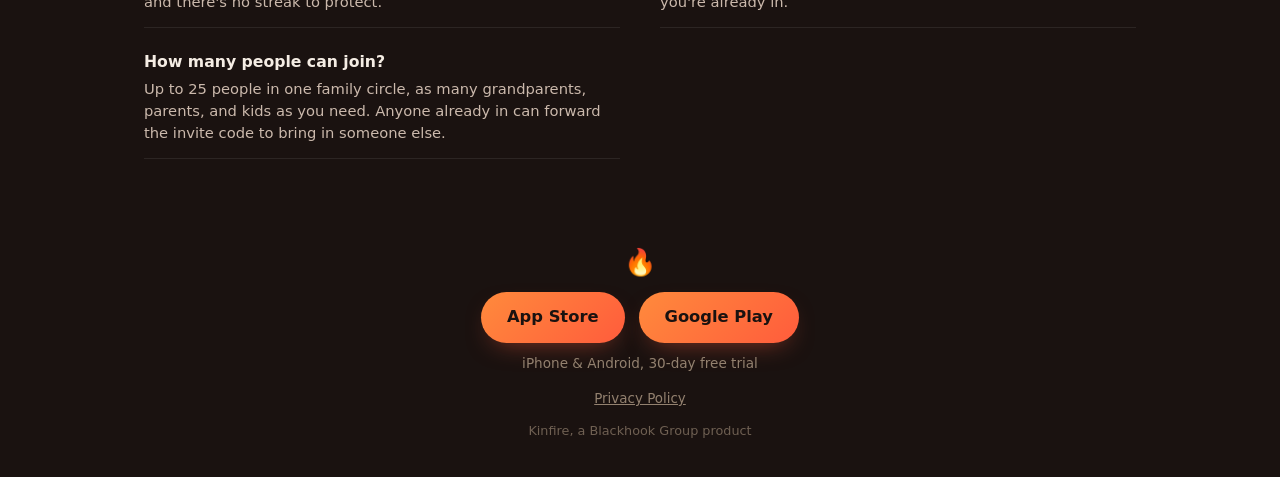
==== commit 5874ac58: "Show explicit App Store and Google Play buttons instead of one auto-detected button Replaces the sin" ====
--- a/index.html
+++ b/index.html
@@ -45,12 +45,15 @@
   nav.top .links { display: flex; gap: 24px; font-size: 0.9em; color: var(--cream-muted); }
   nav.top .links a { text-decoration: none; }
   nav.top .links a:hover { color: var(--accent); }
+  nav.top .store-row.small { display: flex; gap: 8px; }
   nav.top a.button.small {
     background: linear-gradient(135deg, #ff8a3c, #ff5c3c);
-    color: #1a1210; font-weight: 700; font-size: 0.88em;
-    padding: 9px 18px; border-radius: 999px; text-decoration: none;
+    color: #1a1210; font-weight: 700; font-size: 0.8em;
+    padding: 8px 14px; border-radius: 999px; text-decoration: none;
+    white-space: nowrap;
   }
   @media (max-width: 620px) { nav.top .links { display: none; } }
+  @media (max-width: 460px) { nav.top .store-row.small { display: none; } }
 
   /* ---------- hero ---------- */
   header.hero {
@@ -65,13 +68,14 @@
   h1.title { font-size: 2.3em; margin: 0 0 14px; letter-spacing: -0.015em; line-height: 1.12; }
   p.tagline { color: var(--cream-muted); font-size: 1.1em; line-height: 1.5; margin: 0 0 22px; max-width: 440px; }
   @media (max-width: 760px) { p.tagline { margin-left: auto; margin-right: auto; } }
-  .cta-row { display: flex; align-items: center; gap: 14px; flex-wrap: wrap; }
-  @media (max-width: 760px) { .cta-row { justify-content: center; } }
+  .cta-row { display: flex; flex-direction: column; gap: 10px; }
+  .store-row { display: flex; align-items: center; gap: 14px; flex-wrap: wrap; }
+  @media (max-width: 760px) { .store-row { justify-content: center; } }
   a.button {
-    display: inline-block;
+    display: inline-flex; align-items: center; gap: 8px;
     background: linear-gradient(135deg, #ff8a3c, #ff5c3c);
-    color: #1a1210; font-weight: 700; font-size: 1.05em;
-    padding: 14px 30px; border-radius: 999px; text-decoration: none;
+    color: #1a1210; font-weight: 700; font-size: 1.02em;
+    padding: 13px 26px; border-radius: 999px; text-decoration: none;
     box-shadow: 0 10px 26px -12px rgba(255,92,60,0.55);
   }
   .microcopy { font-size: 0.85em; color: var(--cream-faint); }
@@ -196,7 +200,10 @@
     <a href="#pricing">Pricing</a>
     <a href="#faq">FAQ</a>
   </div>
-  <a class="button small" id="getAppLinkNav" href="https://apps.apple.com/app/id6796059354">Get the app</a>
+  <div class="store-row small">
+    <a class="button small" href="https://apps.apple.com/app/id6796059354">App Store</a>
+    <a class="button small" href="https://play.google.com/store/apps/details?id=com.scottgordon.kinfire">Google Play</a>
+  </div>
 </nav>
 
 <header class="hero">
@@ -209,7 +216,7 @@
       <div class="code-label">Your family's invite code</div>
       <div class="code" id="codeText"></div>
       <ol class="steps">
-        <li>Tap "Get the app" and install Kinfire.</li>
+        <li>Tap App Store or Google Play below and install Kinfire.</li>
         <li>Open the app.</li>
         <li>Choose "Join with an invite code," then tap Paste. Your code fills in automatically.</li>
       </ol>
@@ -218,7 +225,10 @@
     </div>
 
     <div class="cta-row">
-      <a class="button" id="getAppLink" href="https://apps.apple.com/app/id6796059354">Get the app</a>
+      <div class="store-row">
+        <a class="button" id="getAppLinkIOS" href="https://apps.apple.com/app/id6796059354">App Store</a>
+        <a class="button" id="getAppLinkAndroid" href="https://play.google.com/store/apps/details?id=com.scottgordon.kinfire">Google Play</a>
+      </div>
       <span class="microcopy">iPhone &amp; Android, 30-day free trial</span>
     </div>
   </div>
@@ -377,7 +387,10 @@
 
 <footer>
   <div class="flame">🔥</div>
-  <a class="button" id="getAppLinkFooter" href="https://apps.apple.com/app/id6796059354">Get the app</a>
+  <div class="store-row" style="justify-content:center;">
+    <a class="button" href="https://apps.apple.com/app/id6796059354">App Store</a>
+    <a class="button" href="https://play.google.com/store/apps/details?id=com.scottgordon.kinfire">Google Play</a>
+  </div>
   <div class="microcopy" style="margin-top:10px;">iPhone &amp; Android, 30-day free trial</div>
   <div class="foot-links">
     <a href="https://quixotic-plaster-c7b.notion.site/Kinfire-Privacy-Policy-3ac7959126df80eb8098f45b4a2c7555" target="_blank" rel="noopener">Privacy Policy</a>
@@ -386,13 +399,6 @@
 </footer>
 
 <script>
-  const IOS_LINK = 'https://apps.apple.com/app/id6796059354';
-  const ANDROID_LINK = 'https://play.google.com/store/apps/details?id=com.scottgordon.kinfire';
-  const isAndroid = /Android/i.test(navigator.userAgent);
-  const storeLink = isAndroid ? ANDROID_LINK : IOS_LINK;
-
-  document.querySelectorAll('#getAppLink, #getAppLinkFooter, #getAppLinkNav').forEach(el => { el.href = storeLink; });
-
   const params = new URLSearchParams(window.location.search);
   const code = (params.get('code') || '').toUpperCase().trim();
   const hint = document.getElementById('hint');
@@ -410,7 +416,8 @@
       }
     }
 
-    document.getElementById('getAppLink').addEventListener('click', copyCode);
+    document.getElementById('getAppLinkIOS').addEventListener('click', copyCode);
+    document.getElementById('getAppLinkAndroid').addEventListener('click', copyCode);
     document.getElementById('copyBtn').addEventListener('click', copyCode);
   }
 </script>
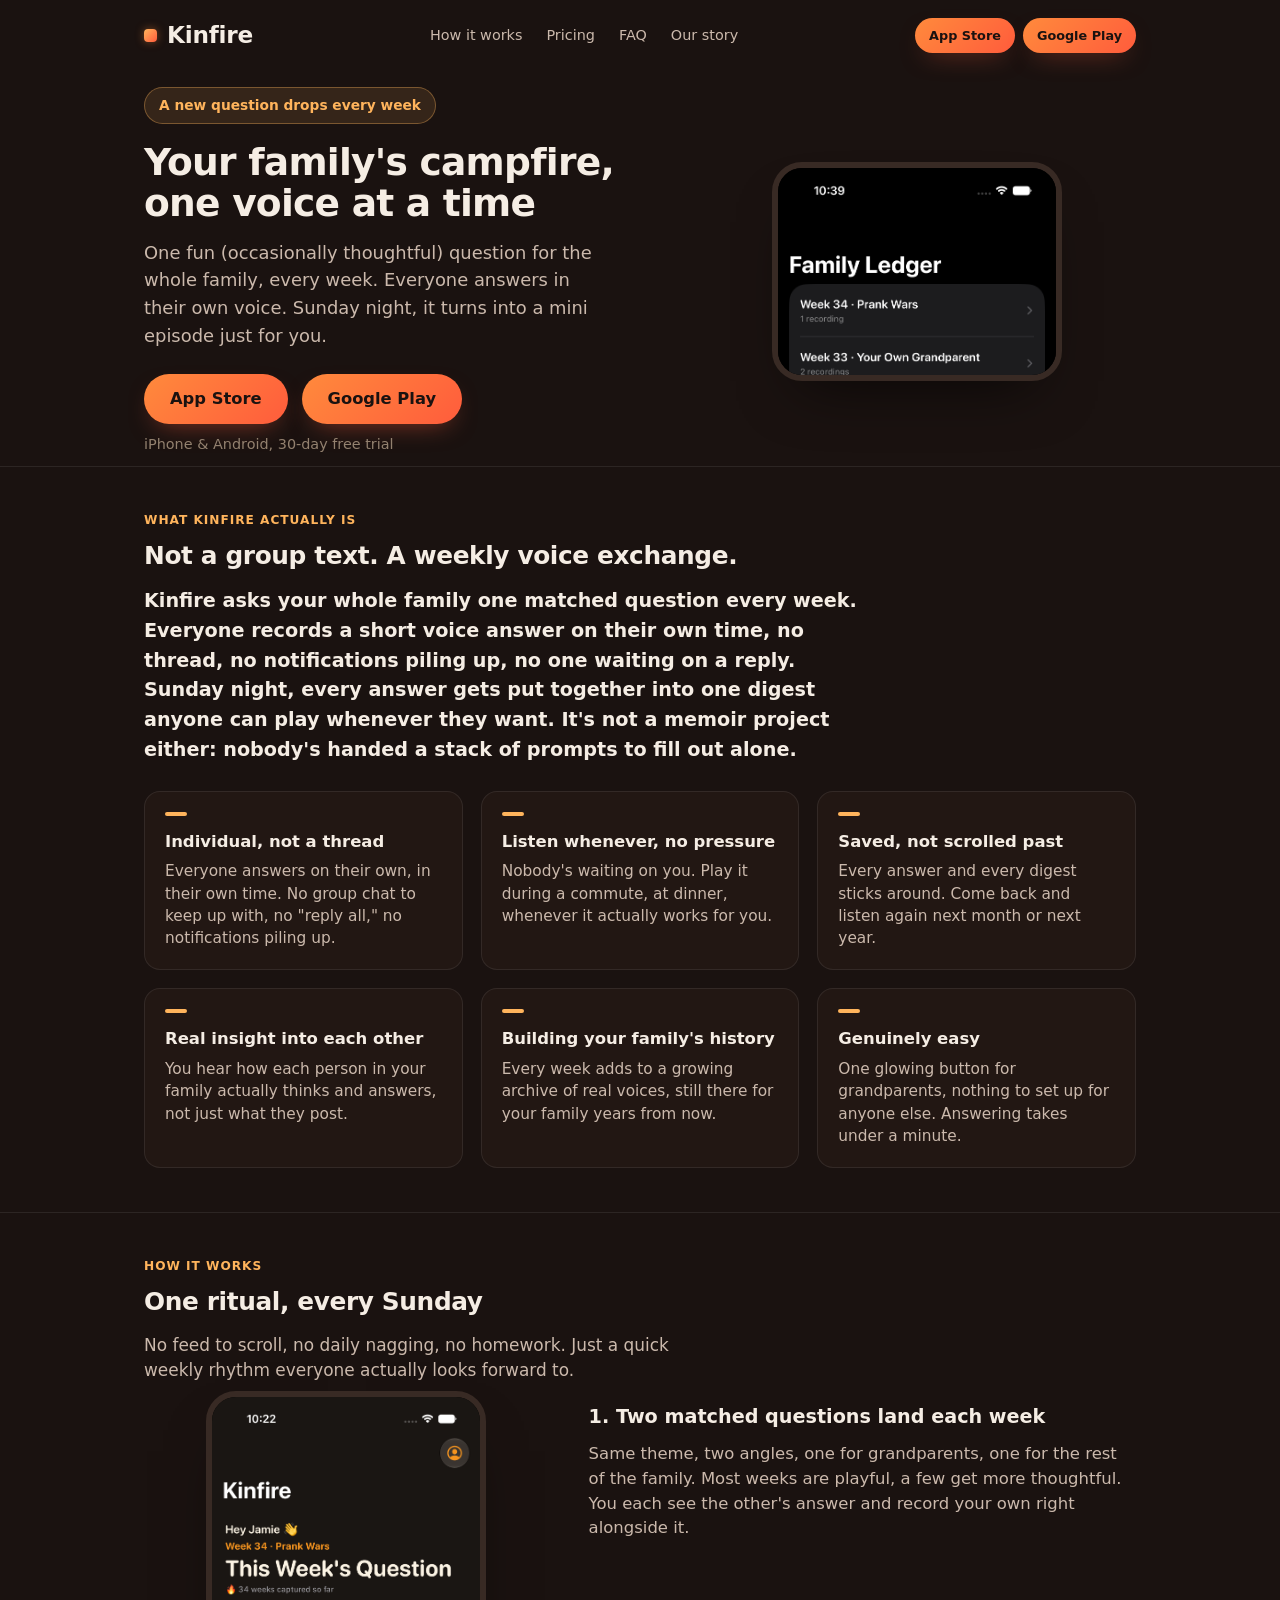
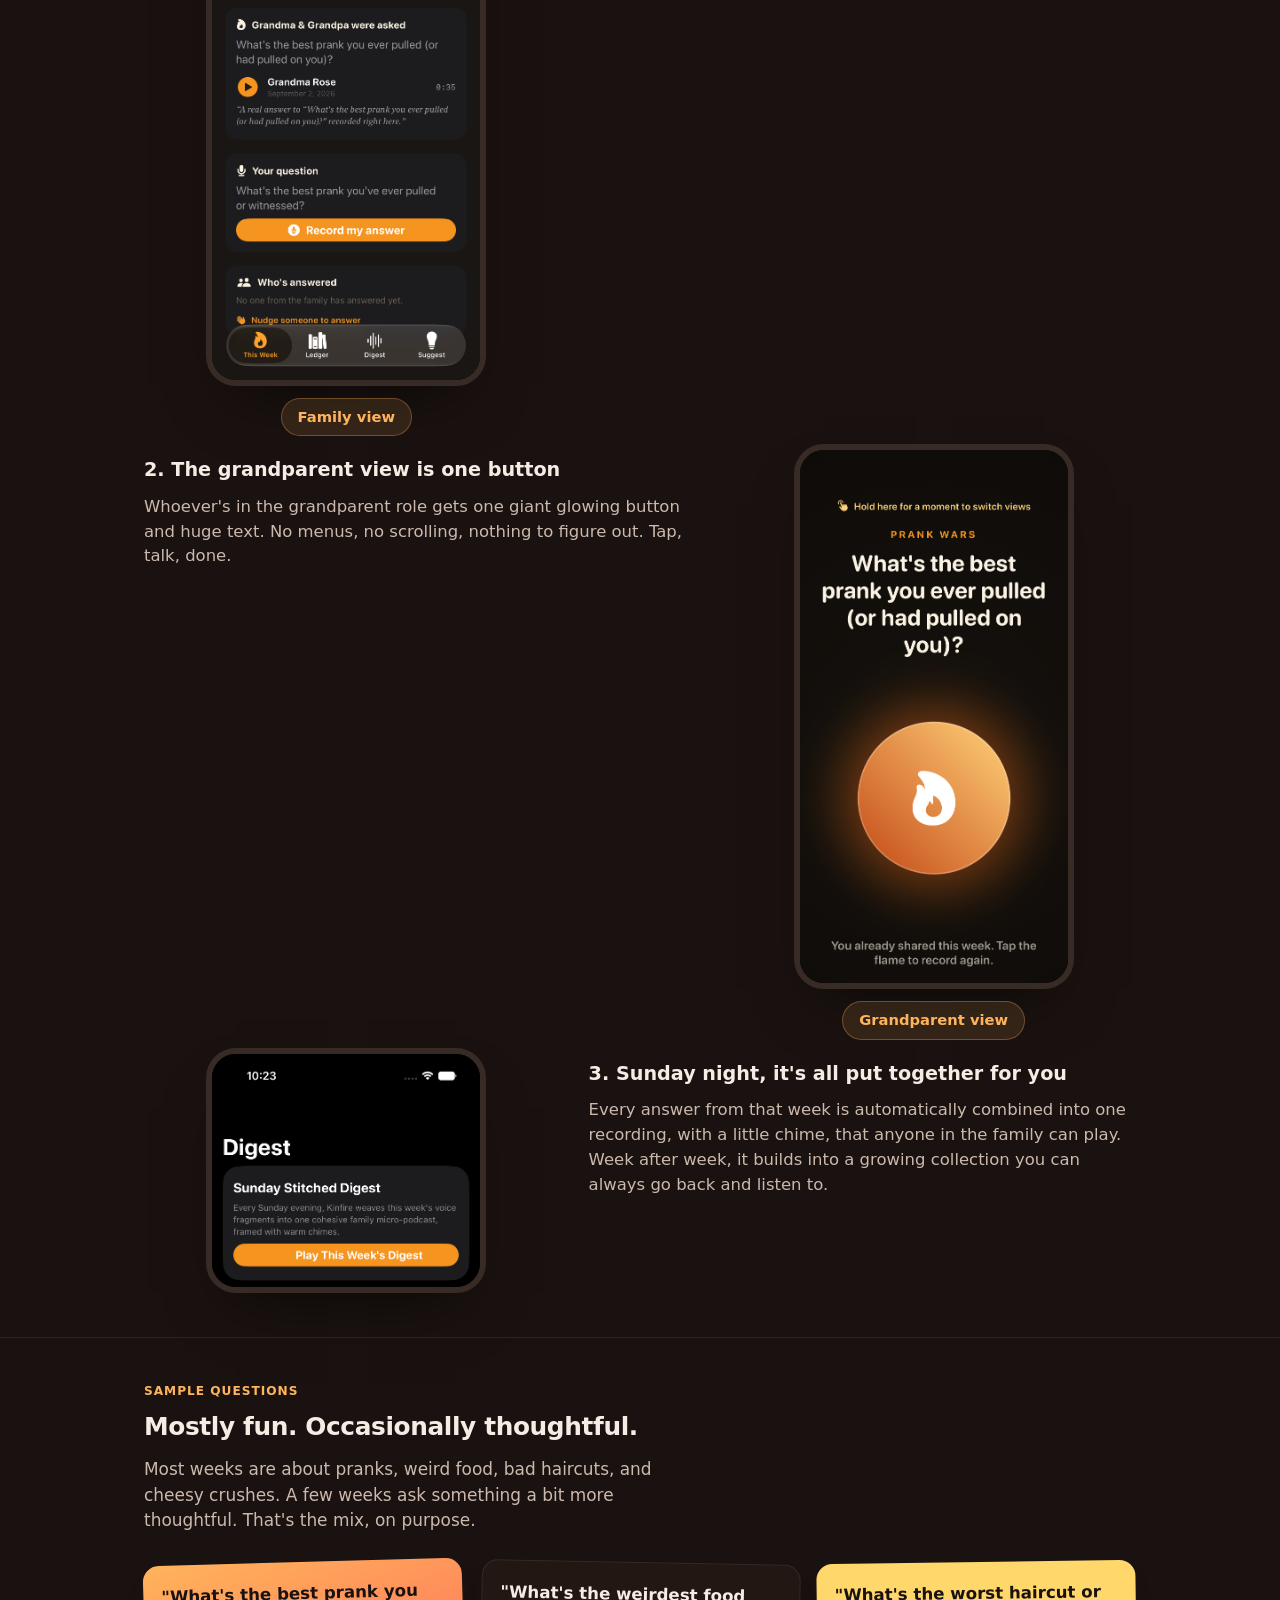
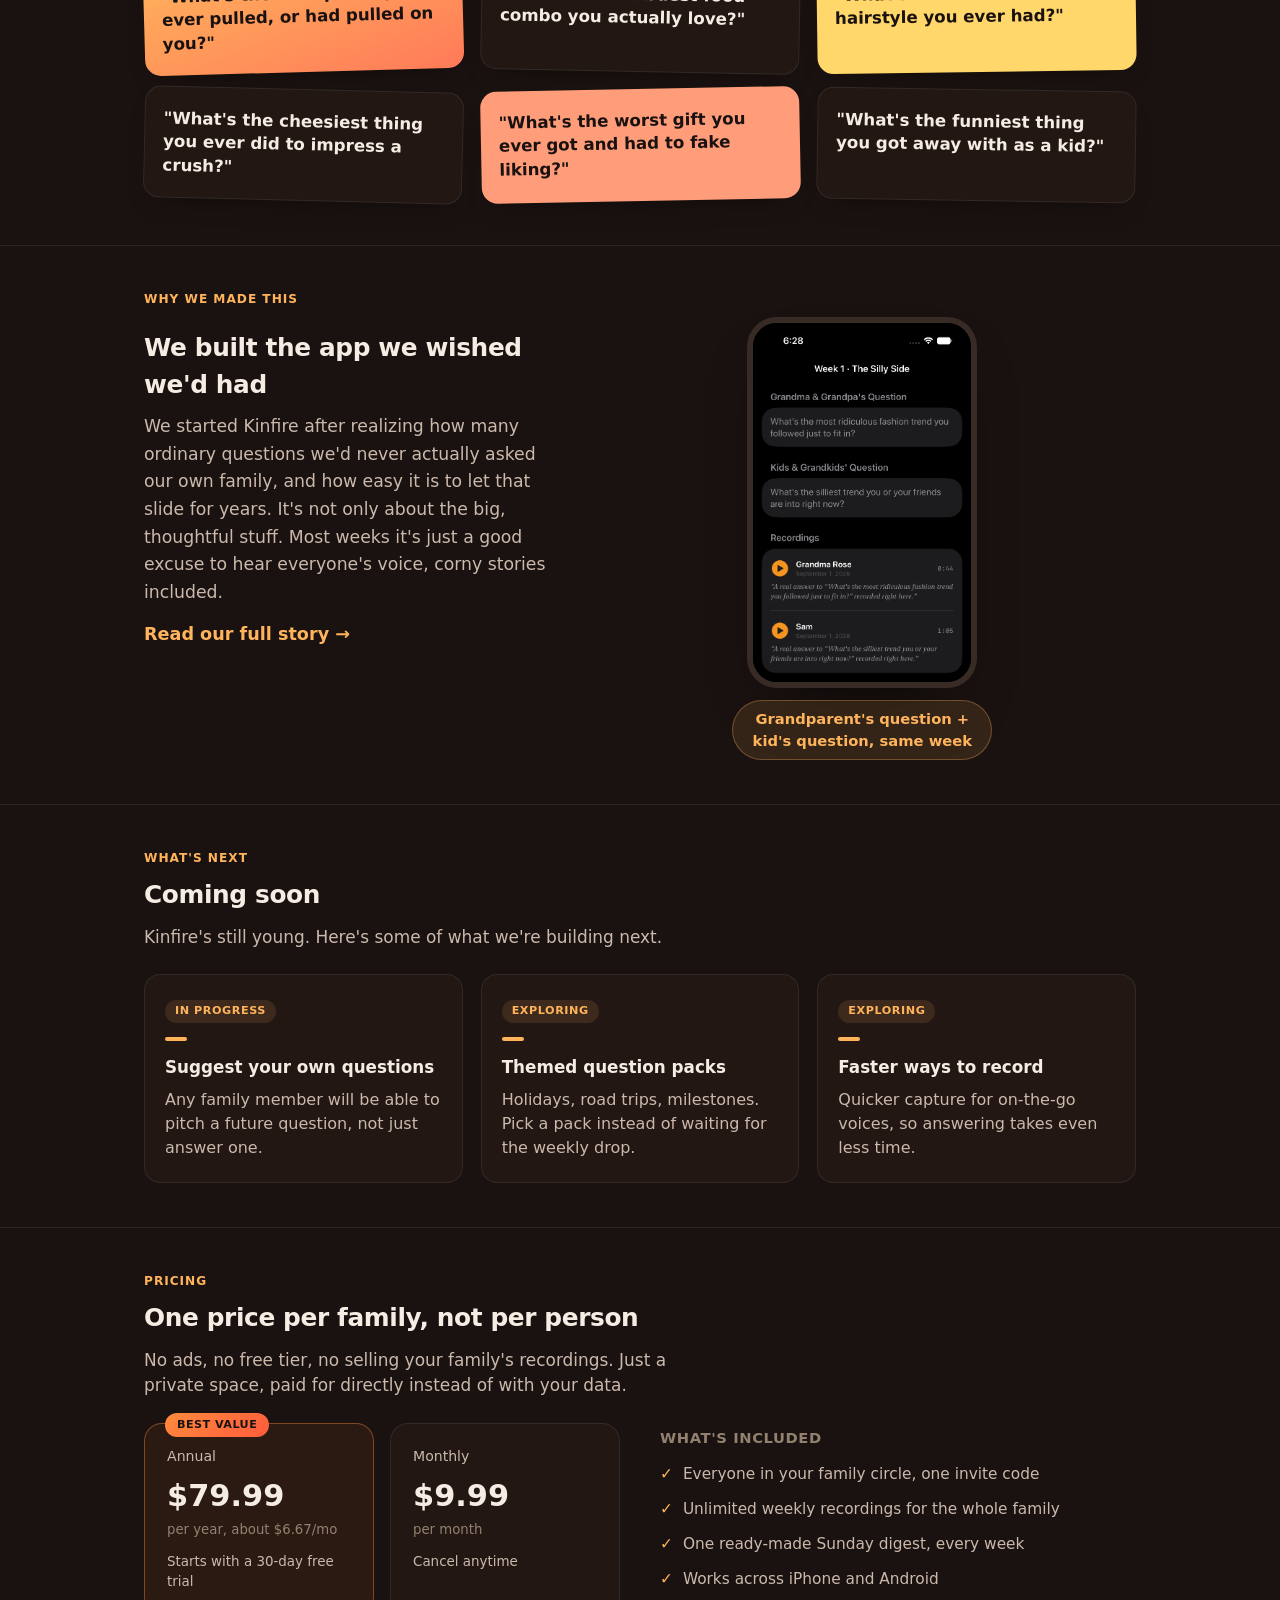
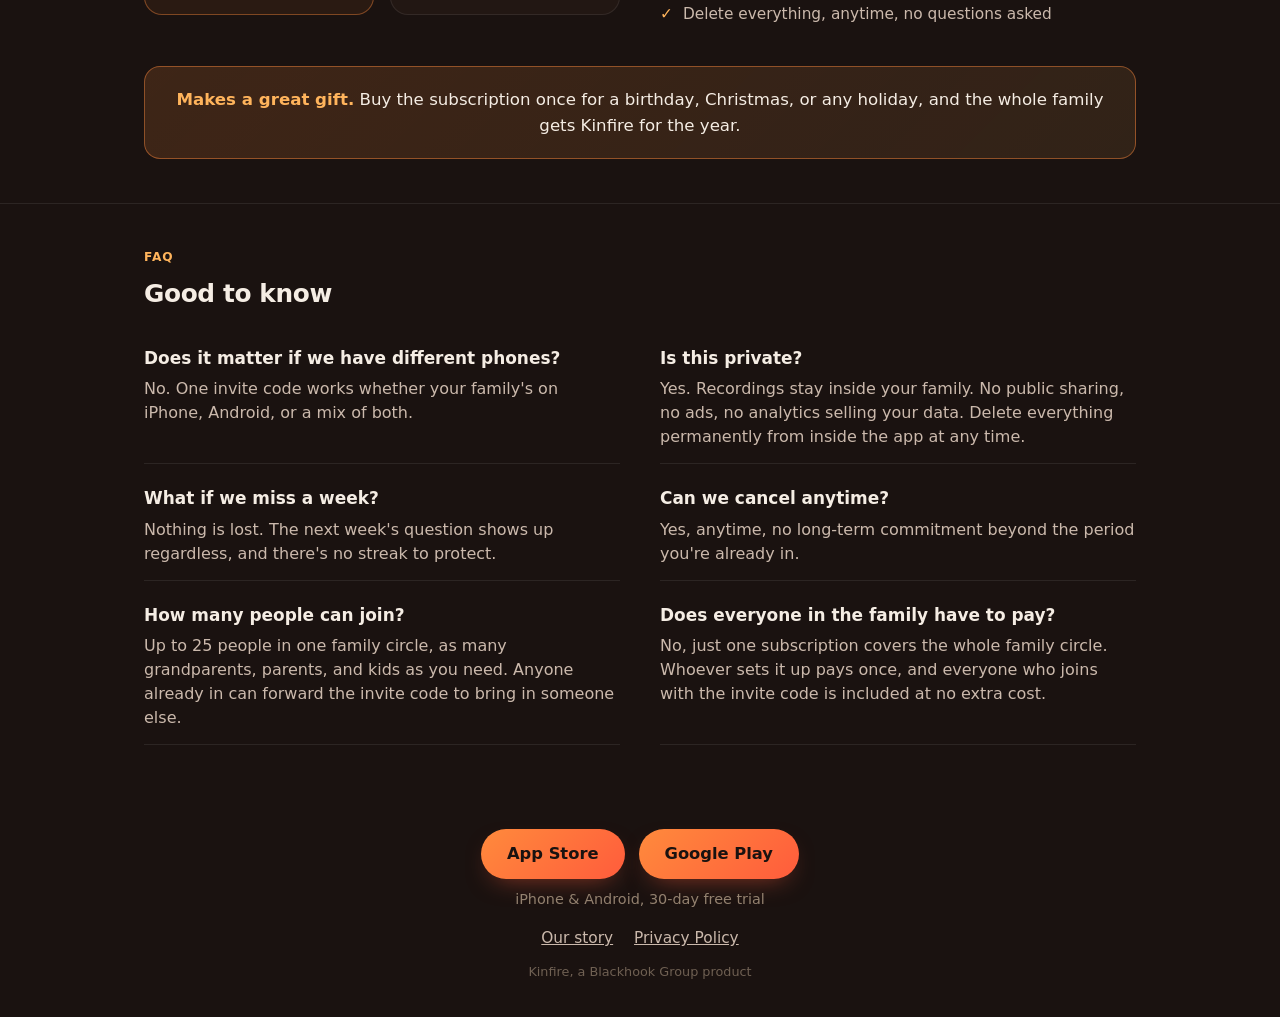
==== commit e5df56b5: "Redesign as fun-first, add Our Story page, fix nav/legibility/pricing clarity" ====
--- a/index.html
+++ b/index.html
@@ -4,213 +4,44 @@
 <meta charset="UTF-8">
 <title>Kinfire, your family's campfire</title>
 <meta name="viewport" content="width=device-width, initial-scale=1">
-<meta name="description" content="Kinfire is a private, weekly voice exchange for your family. One matched question, two answers, stitched into a Sunday digest.">
+<meta name="description" content="Kinfire is a fun, private weekly voice exchange for your family. One matched question, everyone answers, combined into a Sunday digest.">
 <meta property="og:type" content="website">
 <meta property="og:title" content="Kinfire">
-<meta property="og:description" content="A private, weekly voice exchange for your family. One matched question, two answers, stitched into a Sunday digest.">
+<meta property="og:description" content="A fun, private weekly voice exchange for your family. One matched question, everyone answers, combined into a Sunday digest.">
 <meta property="og:url" content="https://joinkinfire.com/">
 <meta name="twitter:card" content="summary">
 <meta name="twitter:title" content="Kinfire">
-<meta name="twitter:description" content="A private, weekly voice exchange for your family. One matched question, two answers, stitched into a Sunday digest.">
-<style>
-  * { box-sizing: border-box; }
-  :root {
-    --bg: #1a1210;
-    --bg-panel: #221713;
-    --cream: #f5ede4;
-    --cream-muted: #cbb9ac;
-    --cream-faint: #93816f;
-    --accent: #ffb45c;
-    --line: rgba(255,255,255,0.08);
-  }
-  html { scroll-behavior: smooth; }
-  body {
-    font-family: -apple-system, system-ui, "Segoe UI", sans-serif;
-    margin: 0;
-    background: var(--bg);
-    color: var(--cream);
-    line-height: 1.5;
-    overflow-x: hidden;
-  }
-  .wrap { max-width: 1040px; margin: 0 auto; padding: 0 24px; }
-  a { color: inherit; }
-  img { display: block; max-width: 100%; }
-
-  /* ---------- top nav ---------- */
-  nav.top {
-    display: flex; align-items: center; justify-content: space-between;
-    padding: 18px 24px; max-width: 1040px; margin: 0 auto;
-  }
-  nav.top .brand { display: flex; align-items: center; gap: 8px; font-weight: 800; font-size: 1.05em; }
-  nav.top .links { display: flex; gap: 24px; font-size: 0.9em; color: var(--cream-muted); }
-  nav.top .links a { text-decoration: none; }
-  nav.top .links a:hover { color: var(--accent); }
-  nav.top .store-row.small { display: flex; gap: 8px; }
-  nav.top a.button.small {
-    background: linear-gradient(135deg, #ff8a3c, #ff5c3c);
-    color: #1a1210; font-weight: 700; font-size: 0.8em;
-    padding: 8px 14px; border-radius: 999px; text-decoration: none;
-    white-space: nowrap;
-  }
-  @media (max-width: 620px) { nav.top .links { display: none; } }
-  @media (max-width: 460px) { nav.top .store-row.small { display: none; } }
-
-  /* ---------- hero ---------- */
-  header.hero {
-    max-width: 1040px; margin: 0 auto; padding: 20px 24px 10px;
-    display: grid; grid-template-columns: 1.1fr 0.9fr; gap: 20px; align-items: center;
-  }
-  @media (max-width: 760px) { header.hero { grid-template-columns: 1fr; text-align: center; padding-top: 4px; } }
-  .hero-kicker {
-    font-size: 1.1em; font-weight: 600; font-style: italic; color: var(--accent);
-    margin: 0 0 16px;
-  }
-  h1.title { font-size: 2.3em; margin: 0 0 14px; letter-spacing: -0.015em; line-height: 1.12; }
-  p.tagline { color: var(--cream-muted); font-size: 1.1em; line-height: 1.5; margin: 0 0 22px; max-width: 440px; }
-  @media (max-width: 760px) { p.tagline { margin-left: auto; margin-right: auto; } }
-  .cta-row { display: flex; flex-direction: column; gap: 10px; }
-  .store-row { display: flex; align-items: center; gap: 14px; flex-wrap: wrap; }
-  @media (max-width: 760px) { .store-row { justify-content: center; } }
-  a.button {
-    display: inline-flex; align-items: center; gap: 8px;
-    background: linear-gradient(135deg, #ff8a3c, #ff5c3c);
-    color: #1a1210; font-weight: 700; font-size: 1.02em;
-    padding: 13px 26px; border-radius: 999px; text-decoration: none;
-    box-shadow: 0 10px 26px -12px rgba(255,92,60,0.55);
-  }
-  .microcopy { font-size: 0.85em; color: var(--cream-faint); }
-  .hero-shot { justify-self: center; }
-  .hero-shot .phone { width: 290px; }
-
-  /* ---------- phone frame ---------- */
-  .phone {
-    border: 6px solid #382a24; border-radius: 30px; overflow: hidden;
-    background: #000; box-shadow: 0 30px 60px -30px rgba(0,0,0,0.7);
-  }
-  .phone img { display: block; width: 100%; }
-
-  /* ---------- generic section ---------- */
-  section { padding: 44px 24px; border-top: 1px solid var(--line); }
-  section .wrap { max-width: 1040px; }
-  .eyebrow {
-    text-transform: uppercase; letter-spacing: 0.08em; font-size: 0.76em;
-    color: var(--accent); font-weight: 700; margin-bottom: 8px;
-  }
-  h2 { font-size: 1.5em; margin: 0 0 12px; letter-spacing: -0.01em; }
-  p.lead { color: var(--cream-muted); font-size: 1.02em; max-width: 560px; margin: 0 0 4px; }
-
-  /* ---------- feature row (image + text, alternating) ---------- */
-  .feature-row {
-    display: grid; grid-template-columns: 0.85fr 1.15fr; gap: 40px; align-items: center;
-    margin-top: 8px;
-  }
-  #why .feature-row { align-items: start; }
-  .feature-row.reverse { grid-template-columns: 1.15fr 0.85fr; }
-  .feature-row.reverse .feature-copy { order: 1; }
-  .feature-row.reverse .feature-shot { order: 2; }
-  @media (max-width: 760px) {
-    .feature-row, .feature-row.reverse { grid-template-columns: 1fr; text-align: center; }
-    .feature-row.reverse .feature-copy { order: 2; }
-    .feature-row.reverse .feature-shot { order: 1; }
-  }
-  .feature-shot { display: flex; justify-content: center; }
-  .feature-shot .phone { width: 280px; }
-  .feature-copy h3 { font-size: 1.2em; margin: 0 0 10px; }
-  .feature-copy p { color: var(--cream-muted); font-size: 0.98em; margin: 0; }
-
-  /* ---------- differentiation ---------- */
-  .compare {
-    margin-top: 24px;
-    display: grid; grid-template-columns: 1fr 1fr; gap: 14px;
-  }
-  @media (max-width: 620px) { .compare { grid-template-columns: 1fr; } }
-  .compare-col { border-radius: 16px; padding: 22px 20px; border: 1px solid var(--line); }
-  .compare-col.them { background: rgba(255,255,255,0.03); }
-  .compare-col.us { background: rgba(255,138,60,0.08); border-color: rgba(255,138,60,0.3); }
-  .compare-col h4 { margin: 0 0 12px; font-size: 0.92em; text-transform: uppercase; letter-spacing: 0.04em; color: var(--cream-faint); }
-  .compare-col.us h4 { color: var(--accent); }
-  .compare-col ul { margin: 0; padding-left: 18px; color: var(--cream-muted); font-size: 0.94em; }
-  .compare-col li { margin-bottom: 9px; }
-  .compare-col.us li { color: var(--cream); }
-
-  /* ---------- pricing ---------- */
-  .pricing-row { display: grid; grid-template-columns: 1fr 1fr; gap: 40px; margin-top: 24px; align-items: start; }
-  @media (max-width: 760px) { .pricing-row { grid-template-columns: 1fr; } }
-  .price-grid { display: grid; grid-template-columns: 1fr 1fr; gap: 16px; }
-  .included { padding-top: 4px; }
-  .included h4 { margin: 0 0 14px; font-size: 0.92em; text-transform: uppercase; letter-spacing: 0.04em; color: var(--cream-faint); }
-  .included ul { margin: 0; padding: 0; list-style: none; }
-  .included li { display: flex; align-items: flex-start; gap: 10px; margin-bottom: 12px; color: var(--cream-muted); font-size: 0.96em; }
-  .included li .check { color: var(--accent); flex: none; }
-  @media (max-width: 520px) { .price-grid { grid-template-columns: 1fr; } }
-  .price-card { border-radius: 18px; padding: 22px; border: 1px solid var(--line); background: var(--bg-panel); position: relative; }
-  .price-card.featured { border-color: rgba(255,138,60,0.4); background: rgba(255,138,60,0.07); }
-  .price-card .badge {
-    position: absolute; top: -11px; left: 20px;
-    background: linear-gradient(135deg, #ff8a3c, #ff5c3c); color: #1a1210;
-    font-size: 0.7em; font-weight: 800; padding: 4px 12px; border-radius: 999px;
-    text-transform: uppercase; letter-spacing: 0.04em;
-  }
-  .price-card .plan { font-size: 0.88em; color: var(--cream-muted); margin-bottom: 6px; }
-  .price-card .amount { font-size: 1.9em; font-weight: 800; margin-bottom: 2px; }
-  .price-card .per { font-size: 0.83em; color: var(--cream-faint); margin-bottom: 12px; }
-  .price-card .note { font-size: 0.84em; color: var(--cream-muted); }
-  .price-fine { color: var(--cream-faint); font-size: 0.86em; margin-top: 18px; max-width: 560px; }
-
-  /* ---------- faq ---------- */
-  .faq { margin-top: 20px; display: grid; grid-template-columns: 1fr 1fr; gap: 8px 40px; }
-  @media (max-width: 700px) { .faq { grid-template-columns: 1fr; } }
-  .faq-item { padding: 14px 0; border-bottom: 1px solid var(--line); }
-  .faq-item h3 { margin: 0 0 5px; font-size: 0.98em; }
-  .faq-item p { margin: 0; color: var(--cream-muted); font-size: 0.92em; }
-
-  /* ---------- invite panel (shown only with ?code=) ---------- */
-  #inviteBanner {
-    display: none;
-    max-width: 420px; margin: 20px auto 0;
-    background: rgba(255,255,255,0.05); border: 1px solid var(--line);
-    border-radius: 18px; padding: 20px; text-align: center;
-  }
-  #inviteBanner .code-label { font-size: 0.88em; color: var(--cream-muted); margin-bottom: 8px; }
-  #inviteBanner .code { font-size: 1.9em; font-weight: 700; letter-spacing: 5px; color: var(--accent); margin-bottom: 12px; }
-  #inviteBanner .steps { text-align: left; font-size: 0.9em; color: var(--cream-muted); margin: 12px 0 0; padding-left: 20px; }
-  #inviteBanner .steps li { margin-bottom: 7px; }
-  #inviteBanner button.copy {
-    background: transparent; color: var(--accent); border: 1px solid var(--accent);
-    font-size: 0.88em; font-weight: 600; padding: 8px 18px; border-radius: 999px;
-    font-family: inherit; margin-top: 10px; cursor: pointer;
-  }
-  #inviteBanner .hint { font-size: 0.83em; color: var(--cream-faint); margin-top: 8px; min-height: 1.1em; }
-
-  /* ---------- footer ---------- */
-  footer { text-align: center; padding: 40px 24px 36px; }
-  footer .flame { font-size: 26px; margin-bottom: 10px; }
-  footer .foot-links { font-size: 0.84em; color: var(--cream-faint); margin-top: 16px; }
-  footer .foot-links a { text-decoration: underline; }
-  footer .copyright { font-size: 0.8em; color: var(--cream-faint); margin-top: 12px; opacity: 0.7; }
-</style>
+<meta name="twitter:description" content="A fun, private weekly voice exchange for your family. One matched question, everyone answers, combined into a Sunday digest.">
+<link rel="stylesheet" href="assets/style.css">
 </head>
 <body>
 
 <nav class="top">
-  <div class="brand">🔥 Kinfire</div>
+  <a class="brand" href="/"><span class="mark"></span>Kinfire</a>
   <div class="links">
     <a href="#how">How it works</a>
-    <a href="#different">Why Kinfire</a>
     <a href="#pricing">Pricing</a>
     <a href="#faq">FAQ</a>
+    <a href="why-we-created-kinfire.html">Our story</a>
   </div>
   <div class="store-row small">
     <a class="button small" href="https://apps.apple.com/app/id6796059354">App Store</a>
     <a class="button small" href="https://play.google.com/store/apps/details?id=com.scottgordon.kinfire">Google Play</a>
   </div>
+  <button class="menu-toggle" id="menuToggle" aria-label="Menu" aria-expanded="false">&#9776;</button>
 </nav>
+<div class="mobile-menu" id="mobileMenu">
+  <a href="#how">How it works</a>
+  <a href="#pricing">Pricing</a>
+  <a href="#faq">FAQ</a>
+  <a href="why-we-created-kinfire.html">Our story</a>
+</div>
 
 <header class="hero">
   <div>
-    <div class="hero-kicker">"I wish I'd asked more questions."</div>
+    <div class="hero-badge">A new question drops every week</div>
     <h1 class="title">Your family's campfire, one voice at a time</h1>
-    <p class="tagline">One matched question a week for your entire family. Everyone's voice answers, saved for you forever. One Sunday digest worth listening to again.</p>
+    <p class="tagline">One fun (occasionally thoughtful) question for the whole family, every week. Everyone answers in their own voice. Sunday night, it turns into a mini episode just for you.</p>
 
     <div id="inviteBanner">
       <div class="code-label">Your family's invite code</div>
@@ -233,88 +64,146 @@
     </div>
   </div>
   <div class="hero-shot">
-    <div class="phone"><img src="assets/record.png" alt="Kinfire recording screen with a large glowing flame record button and this week's question"></div>
+    <div class="phone"><img src="assets/ledger.png" alt="Kinfire Family Ledger screen showing Week 34 Prank Wars at the top of a growing archive of weekly questions"></div>
   </div>
 </header>
+
+<section id="what">
+  <div class="wrap">
+    <div class="eyebrow">What Kinfire actually is</div>
+    <h2>Not a group text. A weekly voice exchange.</h2>
+    <p class="value-statement">Kinfire asks your whole family one matched question every week. Everyone records a short voice answer on their own time, no thread, no notifications piling up, no one waiting on a reply. Sunday night, every answer gets put together into one digest anyone can play whenever they want. It's not a memoir project either: nobody's handed a stack of prompts to fill out alone.</p>
+    <div class="value-grid">
+      <div class="value-card">
+        <div class="mark"></div>
+        <h3>Individual, not a thread</h3>
+        <p>Everyone answers on their own, in their own time. No group chat to keep up with, no "reply all," no notifications piling up.</p>
+      </div>
+      <div class="value-card">
+        <div class="mark"></div>
+        <h3>Listen whenever, no pressure</h3>
+        <p>Nobody's waiting on you. Play it during a commute, at dinner, whenever it actually works for you.</p>
+      </div>
+      <div class="value-card">
+        <div class="mark"></div>
+        <h3>Saved, not scrolled past</h3>
+        <p>Every answer and every digest sticks around. Come back and listen again next month or next year.</p>
+      </div>
+      <div class="value-card">
+        <div class="mark"></div>
+        <h3>Real insight into each other</h3>
+        <p>You hear how each person in your family actually thinks and answers, not just what they post.</p>
+      </div>
+      <div class="value-card">
+        <div class="mark"></div>
+        <h3>Building your family's history</h3>
+        <p>Every week adds to a growing archive of real voices, still there for your family years from now.</p>
+      </div>
+      <div class="value-card">
+        <div class="mark"></div>
+        <h3>Genuinely easy</h3>
+        <p>One glowing button for grandparents, nothing to set up for anyone else. Answering takes under a minute.</p>
+      </div>
+    </div>
+  </div>
+</section>
 
 <section id="how">
   <div class="wrap">
     <div class="eyebrow">How it works</div>
     <h2>One ritual, every Sunday</h2>
-    <p class="lead">No feed to scroll, no daily nagging. Just a quiet weekly rhythm.</p>
+    <p class="lead">No feed to scroll, no daily nagging, no homework. Just a quick weekly rhythm everyone actually looks forward to.</p>
 
     <div class="feature-row">
       <div class="feature-shot">
-        <div class="phone"><img src="assets/thisweek.png" alt="Kinfire This Week's Question screen showing one family member's answer and a record button for your own answer"></div>
+        <div class="phone"><img src="assets/thisweek.png" alt="Kinfire This Week's Question screen showing the Prank Wars question and a record button"></div>
+        <span class="shot-label">Family view</span>
       </div>
       <div class="feature-copy">
         <h3>1. Two matched questions land each week</h3>
-        <p>One looking back, one looking forward, same theme, different angle. You each see the other's answer and record your own right alongside it.</p>
+        <p>Same theme, two angles, one for grandparents, one for the rest of the family. Most weeks are playful, a few get more thoughtful. You each see the other's answer and record your own right alongside it.</p>
       </div>
     </div>
 
     <div class="feature-row reverse">
       <div class="feature-shot">
         <div class="phone"><img src="assets/record.png" alt="Kinfire recording screen with a large glowing flame record button"></div>
+        <span class="shot-label">Grandparent view</span>
       </div>
       <div class="feature-copy">
-        <h3>2. The senior view is one button</h3>
-        <p>Whoever's in the senior role gets one giant glowing button and huge text. No menus, no scrolling, nothing to figure out.</p>
+        <h3>2. The grandparent view is one button</h3>
+        <p>Whoever's in the grandparent role gets one giant glowing button and huge text. No menus, no scrolling, nothing to figure out. Tap, talk, done.</p>
       </div>
     </div>
 
     <div class="feature-row">
       <div class="feature-shot">
-        <div class="phone"><img src="assets/digest.png" alt="Kinfire Digest screen with a Play This Week's Digest button and a list of past weekly digests"></div>
+        <div class="phone"><img src="assets/digest.png" alt="Kinfire Digest screen with a Play This Week's Digest button"></div>
       </div>
       <div class="feature-copy">
-        <h3>3. Sunday night, the digest compiles itself</h3>
-        <p>Both answers get stitched together automatically, with a little chime, into one shareable audio moment. It quietly builds into an archive, 52 weeks a year, sequenced light to meaningful.</p>
-      </div>
+        <h3>3. Sunday night, it's all put together for you</h3>
+        <p>Every answer from that week is automatically combined into one recording, with a little chime, that anyone in the family can play. Week after week, it builds into a growing collection you can always go back and listen to.</p>
+      </div>
+    </div>
+  </div>
+</section>
+
+<section id="vibe">
+  <div class="wrap">
+    <div class="eyebrow">Sample questions</div>
+    <h2>Mostly fun. Occasionally thoughtful.</h2>
+    <p class="lead">Most weeks are about pranks, weird food, bad haircuts, and cheesy crushes. A few weeks ask something a bit more thoughtful. That's the mix, on purpose.</p>
+    <div class="vibe-grid">
+      <div class="vibe-card">"What's the best prank you ever pulled, or had pulled on you?"</div>
+      <div class="vibe-card">"What's the weirdest food combo you actually love?"</div>
+      <div class="vibe-card">"What's the worst haircut or hairstyle you ever had?"</div>
+      <div class="vibe-card">"What's the cheesiest thing you ever did to impress a crush?"</div>
+      <div class="vibe-card">"What's the worst gift you ever got and had to fake liking?"</div>
+      <div class="vibe-card">"What's the funniest thing you got away with as a kid?"</div>
     </div>
   </div>
 </section>
 
 <section id="why">
   <div class="wrap">
-    <div class="eyebrow">Why I built this</div>
-    <h2>Where the idea came from</h2>
+    <div class="eyebrow">Why we made this</div>
     <div class="feature-row">
       <div class="feature-copy">
-        <p class="lead" style="margin-bottom:0;">As my parents got older, I realized how much I'd never actually asked them. How they met. What my mom's favorite food was. Small things I always figured I'd get around to someday.</p>
-        <p style="color: var(--cream-muted); font-size: 1.02em; max-width: 560px; margin: 16px 0 0;">Then I lost my dad. My brother and I have both said the same thing more than once, that we'd give a lot just to hear his voice again. I only have one or two videos of him, and hearing his voice in those still brings me real joy. Not just me either. Everyone in my family who hears them feels it.</p>
-        <p style="color: var(--cream-muted); font-size: 1.02em; max-width: 560px; margin: 16px 0 0;">Kinfire is built so any family can hear each other whenever they want, wherever they are, without a group text nobody has time to keep up with. It's not only for the people you've lost, either. It's just as much about the people who are still here, while they're still here. Some weeks the questions are easy. Some are funny. Some are hard. My family has gotten real joy out of it, and I hope yours does too.</p>
+        <h3>We built the app we wished we'd had</h3>
+        <p>We started Kinfire after realizing how many ordinary questions we'd never actually asked our own family, and how easy it is to let that slide for years. It's not only about the big, thoughtful stuff. Most weeks it's just a good excuse to hear everyone's voice, corny stories included.</p>
+        <p><a href="why-we-created-kinfire.html" style="color: var(--accent); font-weight: 700; text-decoration: none;">Read our full story &rarr;</a></p>
       </div>
       <div class="feature-shot">
         <div class="phone"><img src="assets/kidquestion.png" alt="Kinfire Week 1 The Silly Side screen showing both the grandparent's and the kid's own lighthearted question, both answered"></div>
-      </div>
-    </div>
-  </div>
-</section>
-
-<section id="different">
-  <div class="wrap">
-    <div class="eyebrow">The difference</div>
-    <h2>Not another memoir project</h2>
-    <p class="lead">Most family story apps hand one person a stack of prompts to answer alone. Everyone else reads it later, if the book ever gets finished. That's homework, not a conversation.</p>
-    <div class="compare">
-      <div class="compare-col them">
-        <h4>Typical story apps</h4>
-        <ul>
-          <li>One person answers, usually just one storyteller</li>
-          <li>Weekly prompt leads to a book, eventually</li>
-          <li>Everyone else reads it later, if at all</li>
-          <li>Output: a future memoir, someday</li>
-        </ul>
-      </div>
-      <div class="compare-col us">
-        <h4>Kinfire</h4>
-        <ul>
-          <li>Everyone answers, every single week</li>
-          <li>Weekly question leads to a Sunday audio digest</li>
-          <li>The whole family hears each other, right away</li>
-          <li>Output: the exchange itself, weekly</li>
-        </ul>
+        <span class="shot-label">Grandparent's question + kid's question, same week</span>
+      </div>
+    </div>
+  </div>
+</section>
+
+<section id="soon">
+  <div class="wrap">
+    <div class="eyebrow">What's next</div>
+    <h2>Coming soon</h2>
+    <p class="lead">Kinfire's still young. Here's some of what we're building next.</p>
+    <div class="soon-grid">
+      <div class="soon-card">
+        <div class="soon-tag">In progress</div>
+        <div class="mark"></div>
+        <h3>Suggest your own questions</h3>
+        <p>Any family member will be able to pitch a future question, not just answer one.</p>
+      </div>
+      <div class="soon-card">
+        <div class="soon-tag">Exploring</div>
+        <div class="mark"></div>
+        <h3>Themed question packs</h3>
+        <p>Holidays, road trips, milestones. Pick a pack instead of waiting for the weekly drop.</p>
+      </div>
+      <div class="soon-card">
+        <div class="soon-tag">Exploring</div>
+        <div class="mark"></div>
+        <h3>Faster ways to record</h3>
+        <p>Quicker capture for on-the-go voices, so answering takes even less time.</p>
       </div>
     </div>
   </div>
@@ -323,7 +212,7 @@
 <section id="pricing">
   <div class="wrap">
     <div class="eyebrow">Pricing</div>
-    <h2>One subscription, your whole family</h2>
+    <h2>One price per family, not per person</h2>
     <p class="lead">No ads, no free tier, no selling your family's recordings. Just a private space, paid for directly instead of with your data.</p>
     <div class="pricing-row">
       <div class="price-grid">
@@ -346,13 +235,15 @@
         <ul>
           <li><span class="check">&#10003;</span> Everyone in your family circle, one invite code</li>
           <li><span class="check">&#10003;</span> Unlimited weekly recordings for the whole family</li>
-          <li><span class="check">&#10003;</span> Auto-compiled Sunday digest, every week</li>
+          <li><span class="check">&#10003;</span> One ready-made Sunday digest, every week</li>
           <li><span class="check">&#10003;</span> Works across iPhone and Android</li>
           <li><span class="check">&#10003;</span> Delete everything, anytime, no questions asked</li>
         </ul>
       </div>
     </div>
-    <p class="price-fine">One subscription covers the whole family circle: whoever sets it up and everyone who joins, all on the invite code your family already has.</p>
+    <div class="gift-note">
+      <span><strong>Makes a great gift.</strong> Buy the subscription once for a birthday, Christmas, or any holiday, and the whole family gets Kinfire for the year.</span>
+    </div>
   </div>
 </section>
 
@@ -374,31 +265,48 @@
         <p>Nothing is lost. The next week's question shows up regardless, and there's no streak to protect.</p>
       </div>
       <div class="faq-item">
-        <h3>Can I cancel anytime?</h3>
+        <h3>Can we cancel anytime?</h3>
         <p>Yes, anytime, no long-term commitment beyond the period you're already in.</p>
       </div>
       <div class="faq-item">
         <h3>How many people can join?</h3>
         <p>Up to 25 people in one family circle, as many grandparents, parents, and kids as you need. Anyone already in can forward the invite code to bring in someone else.</p>
       </div>
+      <div class="faq-item">
+        <h3>Does everyone in the family have to pay?</h3>
+        <p>No, just one subscription covers the whole family circle. Whoever sets it up pays once, and everyone who joins with the invite code is included at no extra cost.</p>
+      </div>
     </div>
   </div>
 </section>
 
 <footer>
-  <div class="flame">🔥</div>
   <div class="store-row" style="justify-content:center;">
     <a class="button" href="https://apps.apple.com/app/id6796059354">App Store</a>
     <a class="button" href="https://play.google.com/store/apps/details?id=com.scottgordon.kinfire">Google Play</a>
   </div>
   <div class="microcopy" style="margin-top:10px;">iPhone &amp; Android, 30-day free trial</div>
   <div class="foot-links">
+    <a href="why-we-created-kinfire.html">Our story</a>
     <a href="https://quixotic-plaster-c7b.notion.site/Kinfire-Privacy-Policy-3ac7959126df80eb8098f45b4a2c7555" target="_blank" rel="noopener">Privacy Policy</a>
   </div>
   <div class="copyright">Kinfire, a Blackhook Group product</div>
 </footer>
 
 <script>
+  const menuToggle = document.getElementById('menuToggle');
+  const mobileMenu = document.getElementById('mobileMenu');
+  menuToggle.addEventListener('click', () => {
+    const isOpen = mobileMenu.classList.toggle('open');
+    menuToggle.setAttribute('aria-expanded', isOpen);
+  });
+  mobileMenu.querySelectorAll('a').forEach(link => {
+    link.addEventListener('click', () => {
+      mobileMenu.classList.remove('open');
+      menuToggle.setAttribute('aria-expanded', 'false');
+    });
+  });
+
   const params = new URLSearchParams(window.location.search);
   const code = (params.get('code') || '').toUpperCase().trim();
   const hint = document.getElementById('hint');
--- a/assets/style.css
+++ b/assets/style.css
@@ -0,0 +1,293 @@
+* { box-sizing: border-box; }
+:root {
+  --bg: #1a1210;
+  --bg-panel: #221713;
+  --cream: #f5ede4;
+  --cream-muted: #cbb9ac;
+  --cream-faint: #93816f;
+  --accent: #ffb45c;
+  --accent2: #ff7a59;
+  --accent3: #ffd76a;
+  --line: rgba(255,255,255,0.08);
+}
+html { scroll-behavior: smooth; }
+body {
+  font-family: -apple-system, system-ui, "Segoe UI", sans-serif;
+  margin: 0;
+  background: var(--bg);
+  color: var(--cream);
+  line-height: 1.5;
+  overflow-x: hidden;
+}
+.wrap { max-width: 1040px; margin: 0 auto; padding: 0 24px; }
+a { color: inherit; }
+img { display: block; max-width: 100%; }
+
+/* ---------- top nav ---------- */
+nav.top {
+  display: flex; align-items: center; justify-content: space-between;
+  padding: 18px 24px; max-width: 1040px; margin: 0 auto;
+}
+nav.top .brand {
+  display: flex; align-items: center; gap: 10px; font-weight: 800; font-size: 1.45em;
+  letter-spacing: -0.01em; text-decoration: none; color: var(--cream);
+}
+nav.top .brand .mark {
+  width: 13px; height: 13px; border-radius: 4px; flex: none;
+  background: linear-gradient(135deg, #ffb45c, #ff5c3c);
+  box-shadow: 0 0 10px -1px rgba(255,138,60,0.6);
+}
+nav.top .links { display: flex; gap: 24px; font-size: 0.9em; color: var(--cream-muted); }
+nav.top .links a { text-decoration: none; }
+nav.top .links a:hover { color: var(--accent); }
+nav.top .store-row.small { display: flex; gap: 8px; }
+nav.top a.button.small {
+  background: linear-gradient(135deg, #ff8a3c, #ff5c3c);
+  color: #1a1210; font-weight: 700; font-size: 0.8em;
+  padding: 8px 14px; border-radius: 999px; text-decoration: none;
+  white-space: nowrap;
+}
+@media (max-width: 680px) { nav.top .links { display: none; } }
+@media (max-width: 460px) { nav.top .store-row.small { display: none; } }
+
+.menu-toggle {
+  display: none; background: none; border: 1px solid var(--line); border-radius: 10px;
+  color: var(--cream); font-size: 1.1em; line-height: 1; cursor: pointer; padding: 8px 11px;
+}
+@media (max-width: 680px) { .menu-toggle { display: inline-flex; align-items: center; } }
+.mobile-menu {
+  display: none; flex-direction: column;
+  max-width: 1040px; margin: 0 auto; padding: 4px 24px 14px;
+}
+.mobile-menu.open { display: flex; }
+.mobile-menu a {
+  padding: 13px 2px; color: var(--cream-muted); text-decoration: none;
+  font-size: 1.04em; font-weight: 600; border-bottom: 1px solid var(--line);
+}
+.mobile-menu a:hover { color: var(--accent); }
+
+/* ---------- hero ---------- */
+header.hero {
+  max-width: 1040px; margin: 0 auto; padding: 16px 24px 10px;
+  display: grid; grid-template-columns: 1.1fr 0.9fr; gap: 20px; align-items: center;
+}
+@media (max-width: 760px) { header.hero { grid-template-columns: 1fr; text-align: center; padding-top: 4px; } }
+.hero-badge {
+  display: inline-flex; align-items: center; gap: 8px;
+  background: rgba(255,180,92,0.12); border: 1px solid rgba(255,180,92,0.35);
+  color: var(--accent); font-weight: 700; font-size: 0.86em;
+  padding: 7px 14px; border-radius: 999px; margin: 0 0 18px;
+}
+h1.title { font-size: 2.35em; margin: 0 0 14px; letter-spacing: -0.02em; line-height: 1.1; font-weight: 850; }
+p.tagline { color: var(--cream-muted); font-size: 1.12em; line-height: 1.55; margin: 0 0 24px; max-width: 460px; }
+@media (max-width: 760px) { p.tagline { margin-left: auto; margin-right: auto; } .hero-badge { margin-left: auto; margin-right: auto; } }
+.cta-row { display: flex; flex-direction: column; gap: 10px; }
+.store-row { display: flex; align-items: center; gap: 14px; flex-wrap: wrap; }
+@media (max-width: 760px) { .store-row { justify-content: center; } }
+a.button {
+  display: inline-flex; align-items: center; gap: 8px;
+  background: linear-gradient(135deg, #ff8a3c, #ff5c3c);
+  color: #1a1210; font-weight: 700; font-size: 1.02em;
+  padding: 13px 26px; border-radius: 999px; text-decoration: none;
+  box-shadow: 0 10px 26px -12px rgba(255,92,60,0.55);
+}
+.microcopy { font-size: 0.9em; color: var(--cream-faint); }
+.hero-shot { justify-self: center; }
+.hero-shot .phone { width: 290px; }
+
+/* ---------- phone frame ---------- */
+.phone {
+  border: 6px solid #382a24; border-radius: 30px; overflow: hidden;
+  background: #000; box-shadow: 0 30px 60px -30px rgba(0,0,0,0.7);
+}
+.phone img { display: block; width: 100%; }
+
+/* ---------- generic section ---------- */
+section { padding: 44px 24px; border-top: 1px solid var(--line); }
+section .wrap { max-width: 1040px; }
+.eyebrow {
+  text-transform: uppercase; letter-spacing: 0.08em; font-size: 0.76em;
+  color: var(--accent); font-weight: 700; margin-bottom: 8px;
+}
+h2 { font-size: 1.55em; margin: 0 0 12px; letter-spacing: -0.015em; font-weight: 800; }
+p.lead { color: var(--cream-muted); font-size: 1.06em; max-width: 560px; margin: 0 0 4px; }
+
+/* ---------- feature row (image + text, alternating) ---------- */
+.feature-row {
+  display: grid; grid-template-columns: 0.85fr 1.15fr; gap: 40px; align-items: start;
+  margin-top: 8px;
+}
+.feature-row .feature-copy { padding-top: 12px; }
+@media (max-width: 760px) { .feature-row .feature-copy { padding-top: 0; } }
+.feature-row.reverse { grid-template-columns: 1.15fr 0.85fr; }
+.feature-row.reverse .feature-copy { order: 1; }
+.feature-row.reverse .feature-shot { order: 2; }
+@media (max-width: 760px) {
+  .feature-row, .feature-row.reverse { grid-template-columns: 1fr; text-align: center; }
+  .feature-row.reverse .feature-copy { order: 2; }
+  .feature-row.reverse .feature-shot { order: 1; }
+}
+.feature-shot { display: flex; flex-direction: column; align-items: center; gap: 12px; }
+.feature-shot .phone { width: 280px; }
+.shot-label {
+  display: inline-flex; align-items: center; gap: 6px; text-align: center;
+  background: rgba(255,180,92,0.12); border: 1px solid rgba(255,180,92,0.3);
+  color: var(--accent); font-weight: 700; font-size: 0.92em;
+  padding: 7px 16px; border-radius: 999px; max-width: 260px;
+}
+.feature-copy h3 { font-size: 1.2em; margin: 0 0 10px; }
+.feature-copy p { color: var(--cream-muted); font-size: 1.03em; margin: 0; }
+.feature-copy p + p { margin-top: 14px; }
+
+/* "Why we made this" runs bigger type against a shorter phone shot, so the
+   text column doesn't read as an afterthought next to the mockup. */
+#why .feature-shot .phone { width: 230px; }
+#why .feature-copy h3 { font-size: 1.55em; letter-spacing: -0.015em; }
+#why .feature-copy p { font-size: 1.08em; line-height: 1.6; }
+#why .feature-copy p a { font-size: 1.02em; }
+
+/* ---------- sample the vibe (sticky note question cards) ---------- */
+.vibe-grid {
+  margin-top: 28px;
+  display: grid; grid-template-columns: repeat(3, 1fr); gap: 18px;
+}
+@media (max-width: 760px) { .vibe-grid { grid-template-columns: repeat(2, 1fr); } }
+@media (max-width: 480px) { .vibe-grid { grid-template-columns: 1fr; } }
+.vibe-card {
+  border-radius: 16px; padding: 20px 18px; font-size: 1.04em; font-weight: 600;
+  line-height: 1.4; box-shadow: 0 14px 26px -16px rgba(0,0,0,0.5);
+  transform: rotate(var(--tilt, -1.2deg));
+}
+.vibe-card:nth-child(1) { background: linear-gradient(160deg, #ffb45c, #ff7a59); color: #1a1210; --tilt: -1.6deg; }
+.vibe-card:nth-child(2) { background: var(--bg-panel); border: 1px solid var(--line); color: var(--cream); --tilt: 1.1deg; }
+.vibe-card:nth-child(3) { background: #ffd76a; color: #1a1210; --tilt: -0.8deg; }
+.vibe-card:nth-child(4) { background: var(--bg-panel); border: 1px solid var(--line); color: var(--cream); --tilt: 1.4deg; }
+.vibe-card:nth-child(5) { background: #ff9d7a; color: #1a1210; --tilt: -1.1deg; }
+.vibe-card:nth-child(6) { background: var(--bg-panel); border: 1px solid var(--line); color: var(--cream); --tilt: 0.9deg; }
+.vibe-card:hover { transform: rotate(0deg) scale(1.02); transition: transform 0.15s ease; }
+.vibe-note { margin-top: 20px; color: var(--cream-muted); font-size: 0.96em; }
+
+/* ---------- what kinfire is (value grid) ---------- */
+.value-statement {
+  font-size: 1.2em; color: var(--cream); max-width: 720px; margin: 0 0 8px;
+  line-height: 1.55; font-weight: 600;
+}
+.value-grid { margin-top: 26px; display: grid; grid-template-columns: repeat(3, 1fr); gap: 18px; }
+@media (max-width: 760px) { .value-grid { grid-template-columns: 1fr 1fr; } }
+@media (max-width: 560px) { .value-grid { grid-template-columns: 1fr; } }
+.value-card {
+  border: 1px solid var(--line); border-radius: 16px; padding: 20px;
+  background: var(--bg-panel); cursor: default;
+  transition: transform 0.15s ease, border-color 0.15s ease, background 0.15s ease;
+}
+.value-card .mark { width: 22px; height: 4px; border-radius: 3px; background: var(--accent); margin-bottom: 14px; }
+.value-card h3 { margin: 0 0 6px; font-size: 1.03em; }
+.value-card p { margin: 0; color: var(--cream-muted); font-size: 0.96em; line-height: 1.45; }
+.value-card:hover {
+  border-color: rgba(255,180,92,0.4); background: rgba(255,138,60,0.05);
+  animation: valueCardShake 0.4s ease;
+}
+.value-card:hover .mark { width: 34px; transition: width 0.2s ease; }
+@keyframes valueCardShake {
+  0%, 100% { transform: translateX(0); }
+  20% { transform: translateX(-3px); }
+  40% { transform: translateX(3px); }
+  60% { transform: translateX(-2px); }
+  80% { transform: translateX(2px); }
+}
+@media (prefers-reduced-motion: reduce) {
+  .value-card:hover { animation: none; }
+}
+
+/* ---------- coming soon ---------- */
+.soon-grid { margin-top: 24px; display: grid; grid-template-columns: repeat(3, 1fr); gap: 18px; }
+@media (max-width: 760px) { .soon-grid { grid-template-columns: 1fr; } }
+.soon-card { border: 1px solid var(--line); border-radius: 16px; padding: 22px 20px; background: var(--bg-panel); }
+.soon-card .soon-tag {
+  display: inline-block; font-size: 0.7em; font-weight: 800; text-transform: uppercase;
+  letter-spacing: 0.05em; color: var(--accent); background: rgba(255,180,92,0.12);
+  padding: 3px 10px; border-radius: 999px; margin-bottom: 14px;
+}
+.soon-card .mark { width: 22px; height: 4px; border-radius: 3px; background: var(--accent); margin-bottom: 14px; }
+.soon-card h3 { margin: 0 0 8px; font-size: 1.05em; }
+.soon-card p { margin: 0; color: var(--cream-muted); font-size: 1em; }
+
+/* ---------- pricing ---------- */
+.pricing-row { display: grid; grid-template-columns: 1fr 1fr; gap: 40px; margin-top: 24px; align-items: start; }
+@media (max-width: 760px) { .pricing-row { grid-template-columns: 1fr; } }
+.price-grid { display: grid; grid-template-columns: 1fr 1fr; gap: 16px; }
+.included { padding-top: 4px; }
+.included h4 { margin: 0 0 14px; font-size: 0.92em; text-transform: uppercase; letter-spacing: 0.04em; color: var(--cream-faint); }
+.included ul { margin: 0; padding: 0; list-style: none; }
+.included li { display: flex; align-items: flex-start; gap: 10px; margin-bottom: 12px; color: var(--cream-muted); font-size: 0.96em; }
+.included li .check { color: var(--accent); flex: none; }
+@media (max-width: 520px) { .price-grid { grid-template-columns: 1fr; } }
+.price-card { border-radius: 18px; padding: 22px; border: 1px solid var(--line); background: var(--bg-panel); position: relative; }
+.price-card.featured { border-color: rgba(255,138,60,0.4); background: rgba(255,138,60,0.07); }
+.price-card .badge {
+  position: absolute; top: -11px; left: 20px;
+  background: linear-gradient(135deg, #ff8a3c, #ff5c3c); color: #1a1210;
+  font-size: 0.7em; font-weight: 800; padding: 4px 12px; border-radius: 999px;
+  text-transform: uppercase; letter-spacing: 0.04em;
+}
+.price-card .plan { font-size: 0.88em; color: var(--cream-muted); margin-bottom: 6px; }
+.price-card .amount { font-size: 1.9em; font-weight: 800; margin-bottom: 2px; }
+.price-card .per { font-size: 0.83em; color: var(--cream-faint); margin-bottom: 12px; }
+.price-card .note { font-size: 0.84em; color: var(--cream-muted); }
+.price-fine { color: var(--cream-muted); font-size: 0.92em; margin-top: 18px; max-width: 560px; }
+.gift-note {
+  display: flex; align-items: center; justify-content: center; gap: 14px;
+  margin-top: 28px; text-align: center;
+  background: linear-gradient(135deg, rgba(255,138,60,0.16), rgba(255,180,92,0.1));
+  border: 1px solid rgba(255,138,60,0.45);
+  border-radius: 16px; padding: 20px 26px; color: var(--cream); font-size: 1.04em; line-height: 1.55;
+}
+@media (max-width: 620px) { .gift-note { flex-direction: column; gap: 8px; } }
+.gift-note .gift-icon { font-size: 1.8em; flex: none; }
+.gift-note strong { color: var(--accent); }
+
+/* ---------- faq ---------- */
+.faq { margin-top: 20px; display: grid; grid-template-columns: 1fr 1fr; gap: 8px 40px; }
+@media (max-width: 700px) { .faq { grid-template-columns: 1fr; } }
+.faq-item { padding: 14px 0; border-bottom: 1px solid var(--line); }
+.faq-item h3 { margin: 0 0 6px; font-size: 1.06em; }
+.faq-item p { margin: 0; color: var(--cream-muted); font-size: 1em; }
+
+/* ---------- invite panel (shown only with ?code=) ---------- */
+#inviteBanner {
+  display: none;
+  max-width: 420px; margin: 20px auto 0;
+  background: rgba(255,255,255,0.05); border: 1px solid var(--line);
+  border-radius: 18px; padding: 20px; text-align: center;
+}
+#inviteBanner .code-label { font-size: 0.88em; color: var(--cream-muted); margin-bottom: 8px; }
+#inviteBanner .code { font-size: 1.9em; font-weight: 700; letter-spacing: 5px; color: var(--accent); margin-bottom: 12px; }
+#inviteBanner .steps { text-align: left; font-size: 0.9em; color: var(--cream-muted); margin: 12px 0 0; padding-left: 20px; }
+#inviteBanner .steps li { margin-bottom: 7px; }
+#inviteBanner button.copy {
+  background: transparent; color: var(--accent); border: 1px solid var(--accent);
+  font-size: 0.88em; font-weight: 600; padding: 8px 18px; border-radius: 999px;
+  font-family: inherit; margin-top: 10px; cursor: pointer;
+}
+#inviteBanner .hint { font-size: 0.83em; color: var(--cream-faint); margin-top: 8px; min-height: 1.1em; }
+
+/* ---------- story page ---------- */
+.back-link { display: inline-flex; align-items: center; gap: 6px; color: var(--cream-muted); text-decoration: none; font-size: 0.92em; margin-bottom: 26px; }
+.back-link:hover { color: var(--accent); }
+.story-hero { padding: 20px 24px 8px; text-align: center; }
+.story-hero .eyebrow { display: block; }
+.story-hero h1 { font-size: 2.1em; margin: 0 auto 8px; max-width: 640px; letter-spacing: -0.015em; }
+.story-body { max-width: 640px; margin: 0 auto; padding: 8px 24px 20px; }
+.story-body p { color: var(--cream-muted); font-size: 1.06em; line-height: 1.7; margin: 0 0 20px; }
+.story-body p.emphasis { color: var(--cream); font-size: 1.14em; font-weight: 600; }
+.story-signoff { color: var(--cream-faint); font-size: 0.92em; margin-top: 28px; }
+.story-shots { display: flex; justify-content: center; gap: 22px; margin: 28px 0 8px; flex-wrap: wrap; }
+.story-shots .shot { display: flex; flex-direction: column; align-items: center; gap: 12px; }
+.story-shots .phone { width: 300px; }
+
+/* ---------- footer ---------- */
+footer { text-align: center; padding: 40px 24px 36px; }
+footer .flame { font-size: 26px; margin-bottom: 10px; }
+footer .foot-links { font-size: 0.96em; color: var(--cream-muted); margin-top: 16px; }
+footer .foot-links a { text-decoration: underline; margin: 0 8px; }
+footer .copyright { font-size: 0.8em; color: var(--cream-faint); margin-top: 12px; opacity: 0.7; }
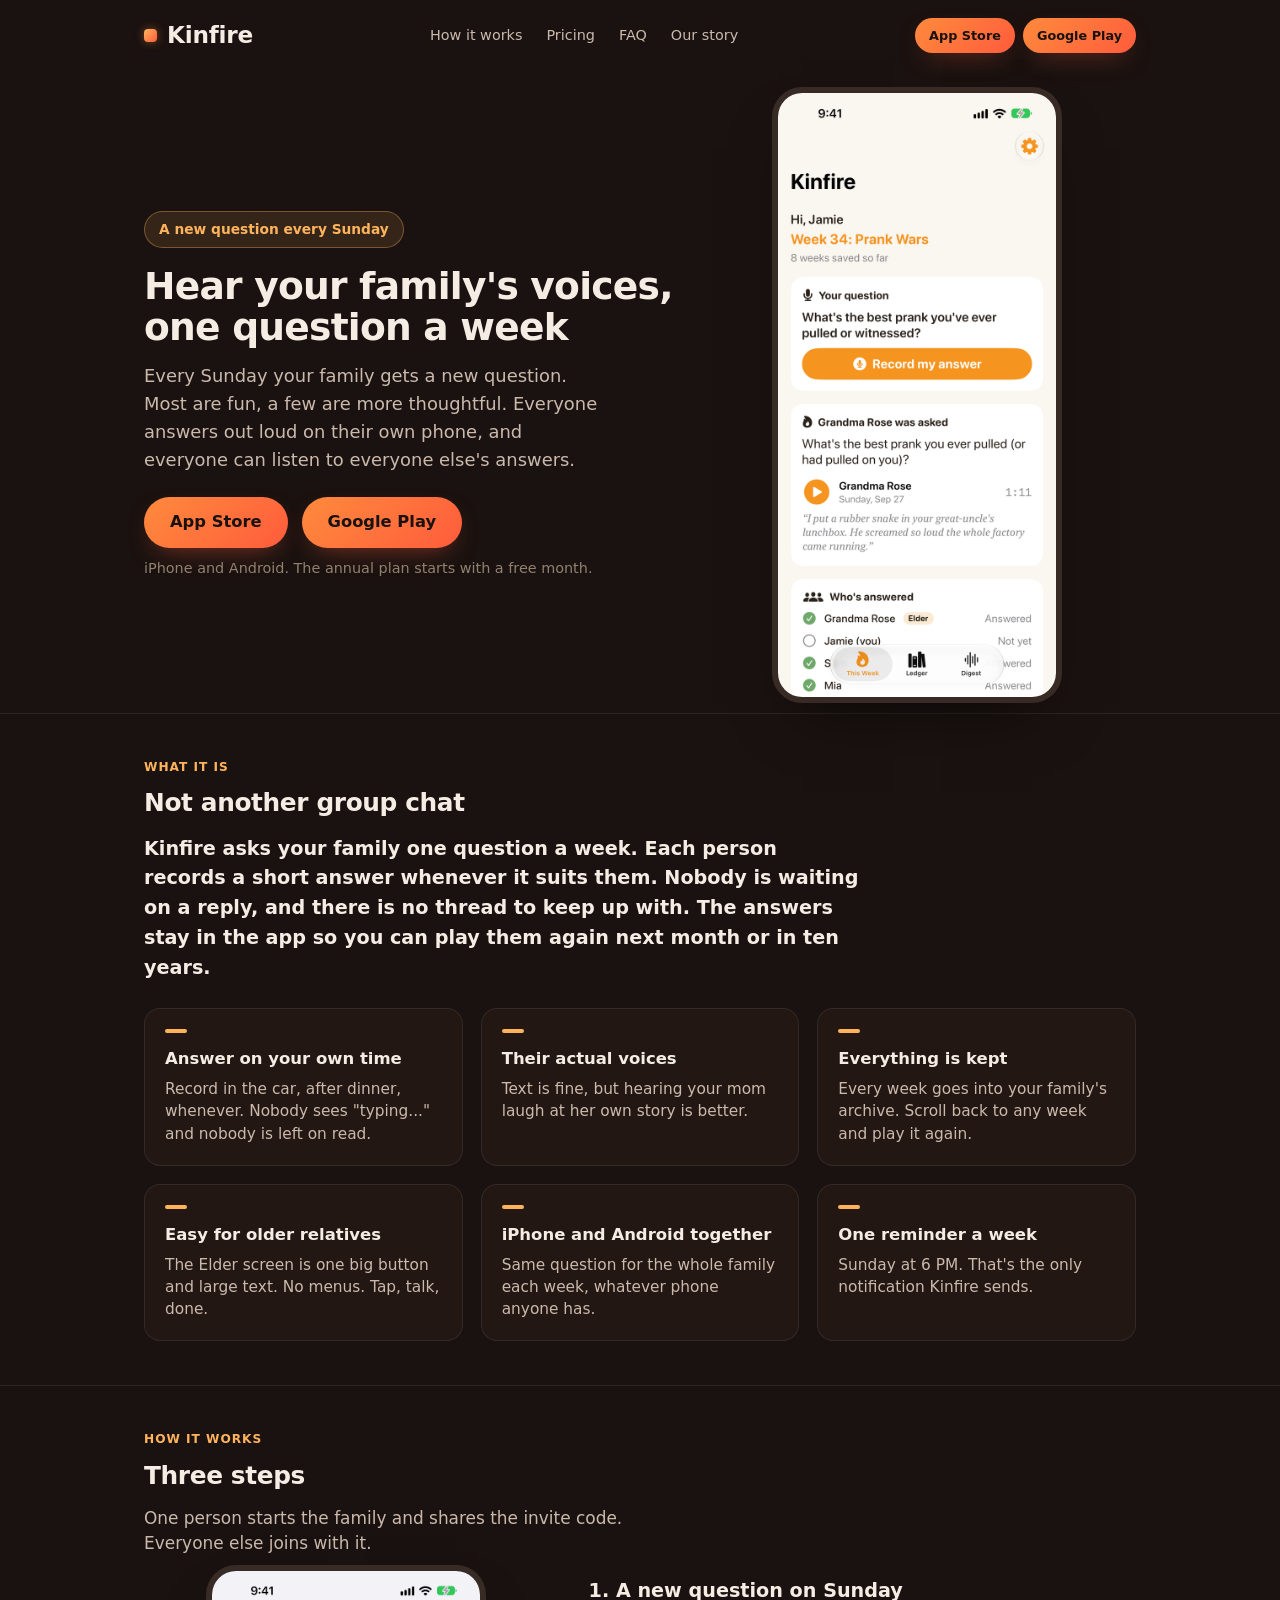
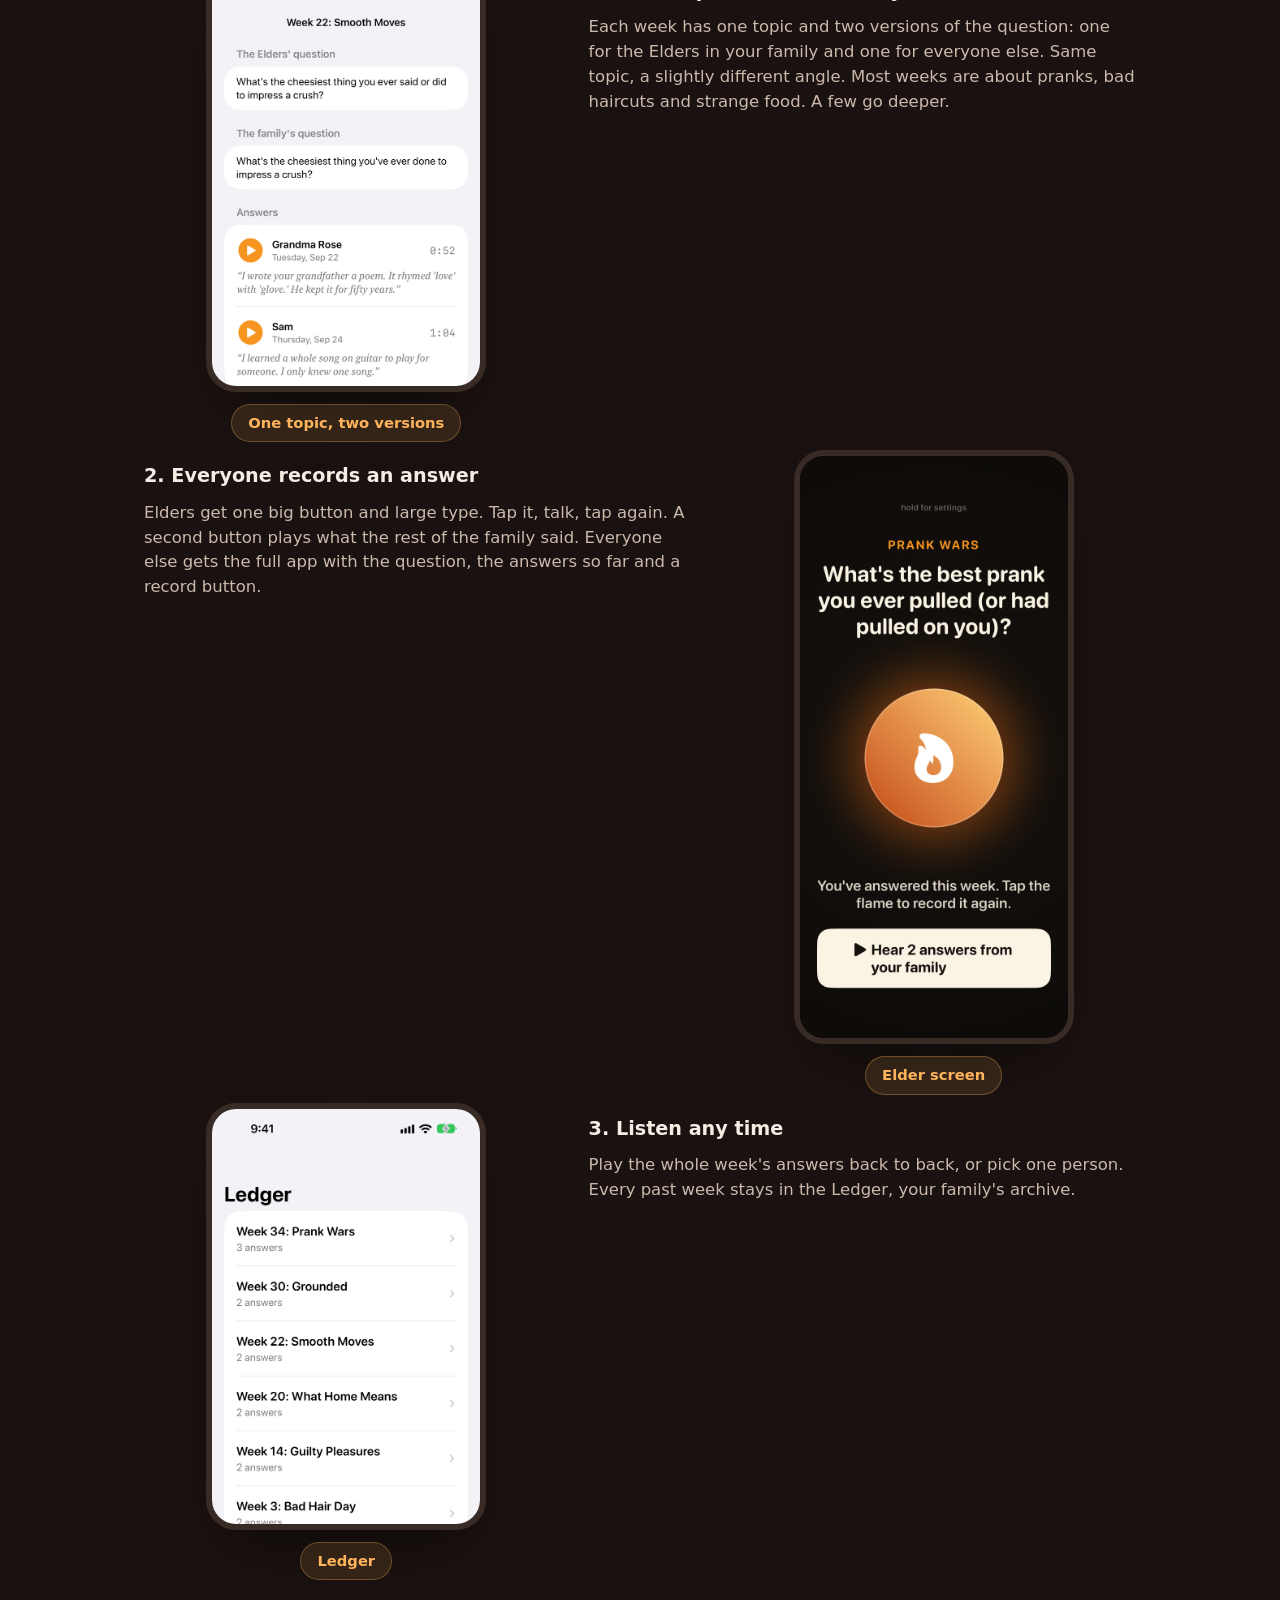
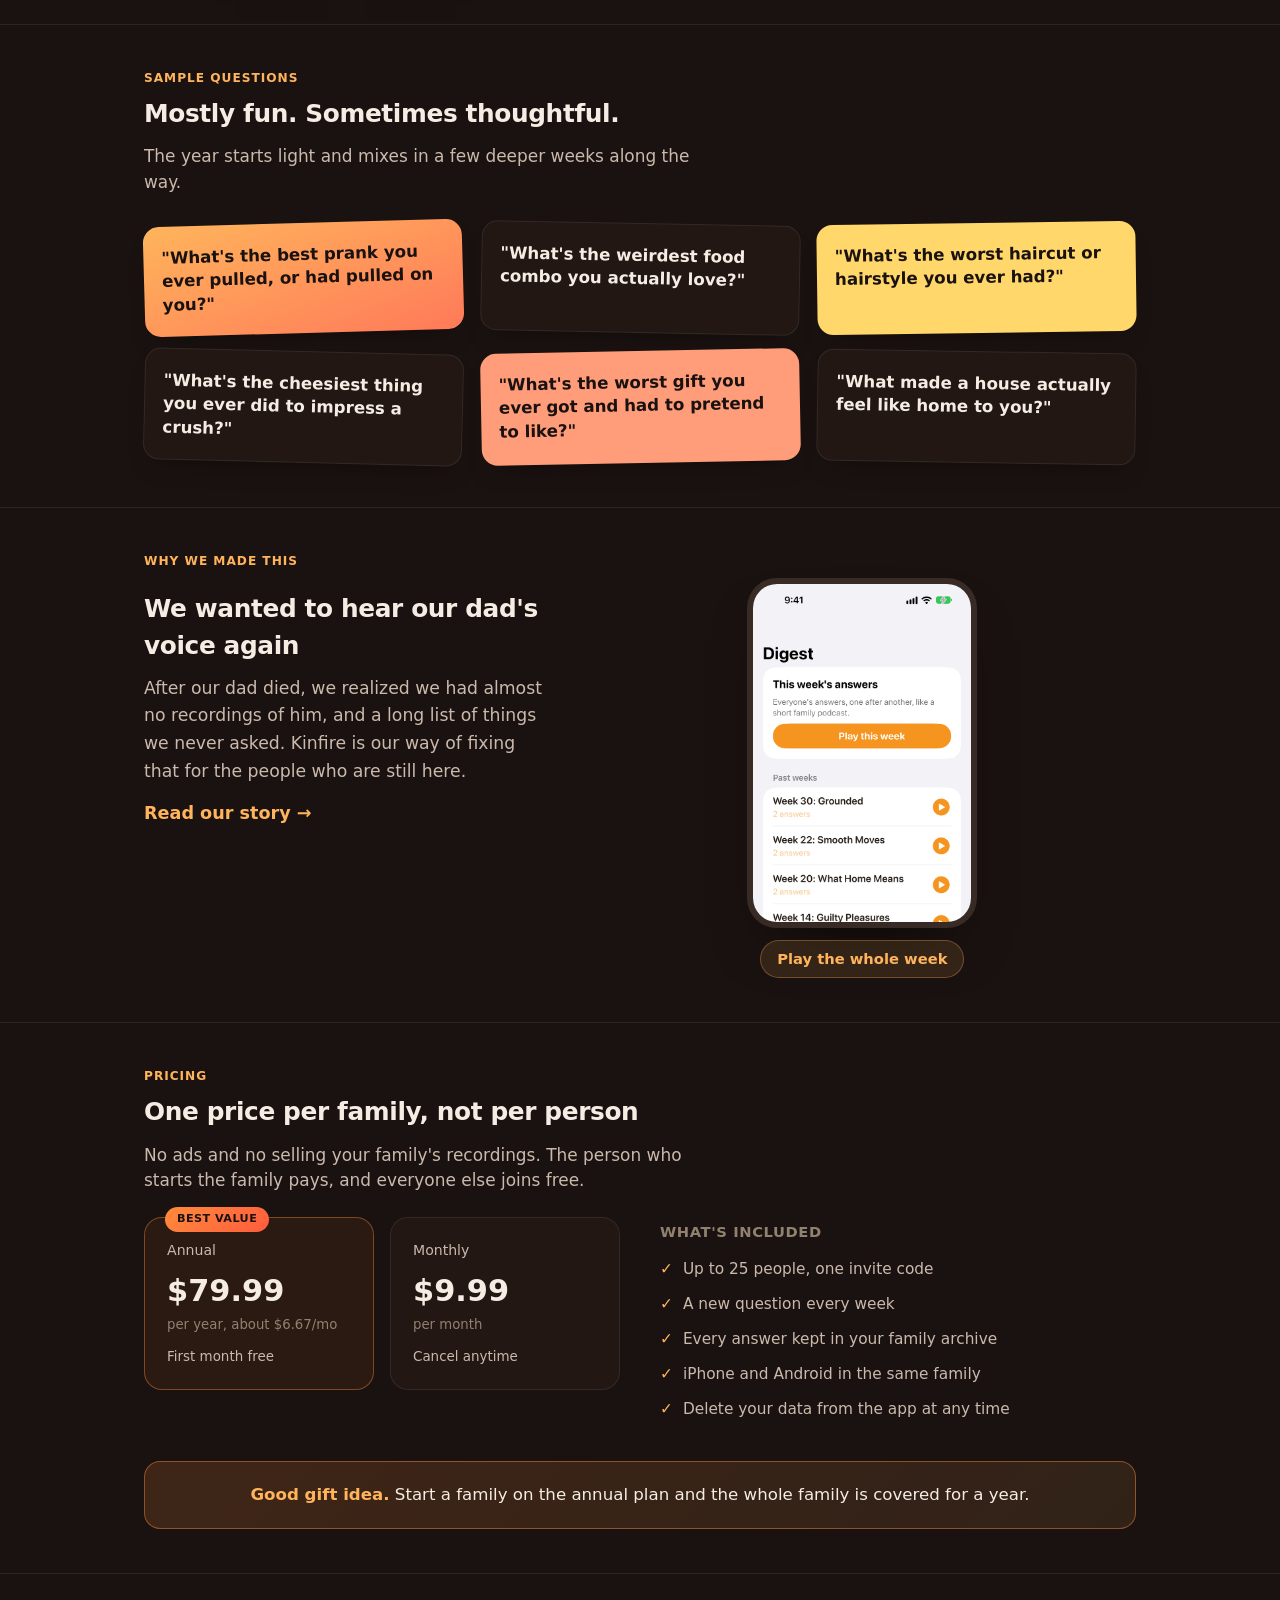
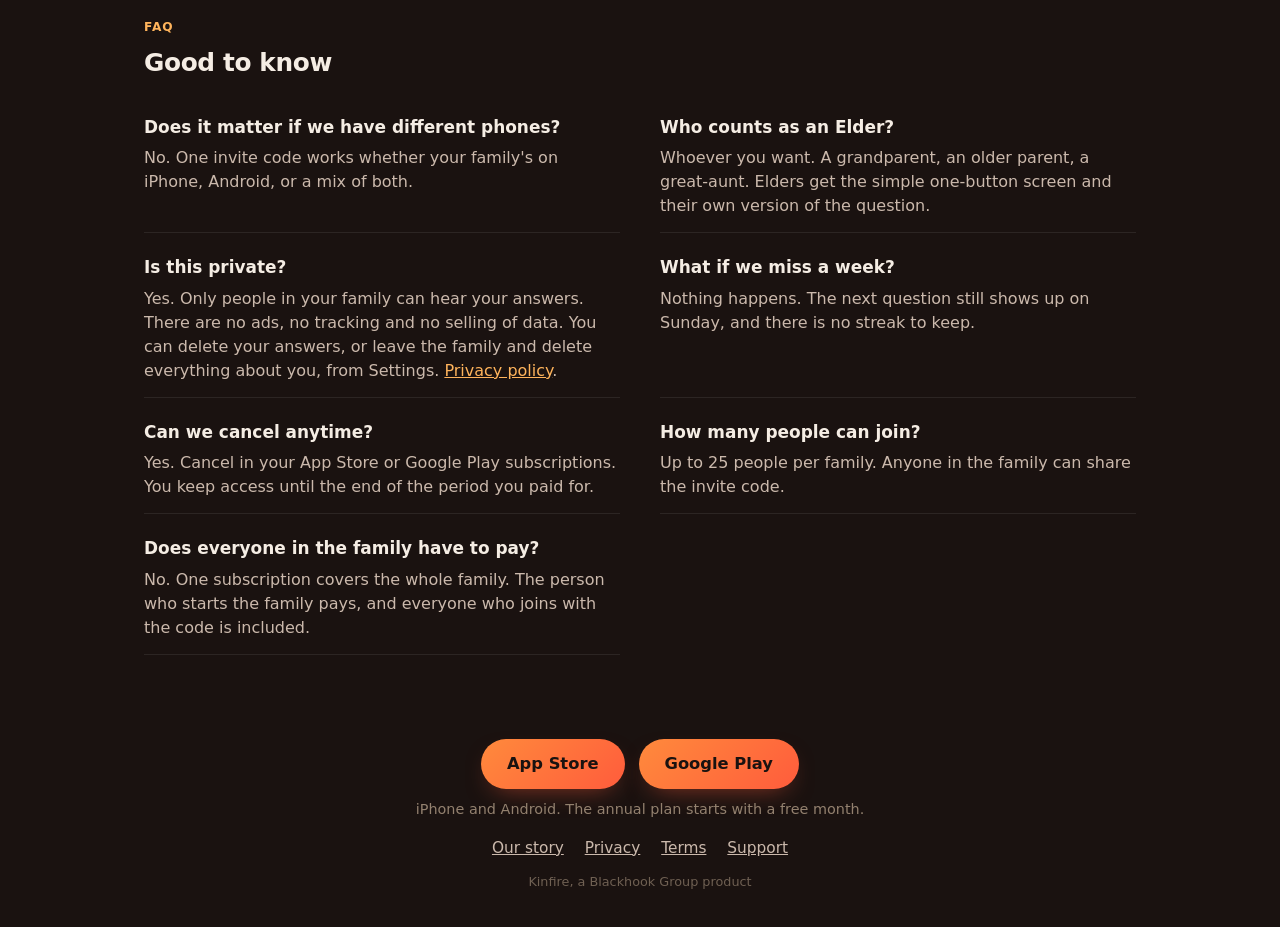
==== commit 4a7df7e9: "Kinfire 2.0 site: Elder wording, plain copy, new screens, privacy/terms/support pages Co-Authored-By" ====
--- a/index.html
+++ b/index.html
@@ -2,16 +2,16 @@
 <html lang="en">
 <head>
 <meta charset="UTF-8">
-<title>Kinfire, your family's campfire</title>
+<title>Kinfire: a weekly question for your family</title>
 <meta name="viewport" content="width=device-width, initial-scale=1">
-<meta name="description" content="Kinfire is a fun, private weekly voice exchange for your family. One matched question, everyone answers, combined into a Sunday digest.">
+<meta name="description" content="One question a week for your whole family. Everyone answers out loud on iPhone or Android, and everyone can listen.">
 <meta property="og:type" content="website">
 <meta property="og:title" content="Kinfire">
-<meta property="og:description" content="A fun, private weekly voice exchange for your family. One matched question, everyone answers, combined into a Sunday digest.">
+<meta property="og:description" content="One question a week for your whole family. Everyone answers out loud on iPhone or Android, and everyone can listen.">
 <meta property="og:url" content="https://joinkinfire.com/">
 <meta name="twitter:card" content="summary">
 <meta name="twitter:title" content="Kinfire">
-<meta name="twitter:description" content="A fun, private weekly voice exchange for your family. One matched question, everyone answers, combined into a Sunday digest.">
+<meta name="twitter:description" content="One question a week for your whole family. Everyone answers out loud on iPhone or Android, and everyone can listen.">
 <link rel="stylesheet" href="assets/style.css">
 </head>
 <body>
@@ -39,9 +39,9 @@
 
 <header class="hero">
   <div>
-    <div class="hero-badge">A new question drops every week</div>
-    <h1 class="title">Your family's campfire, one voice at a time</h1>
-    <p class="tagline">One fun (occasionally thoughtful) question for the whole family, every week. Everyone answers in their own voice. Sunday night, it turns into a mini episode just for you.</p>
+    <div class="hero-badge">A new question every Sunday</div>
+    <h1 class="title">Hear your family's voices, one question a week</h1>
+    <p class="tagline">Every Sunday your family gets a new question. Most are fun, a few are more thoughtful. Everyone answers out loud on their own phone, and everyone can listen to everyone else's answers.</p>
 
     <div id="inviteBanner">
       <div class="code-label">Your family's invite code</div>
@@ -49,7 +49,7 @@
       <ol class="steps">
         <li>Tap App Store or Google Play below and install Kinfire.</li>
         <li>Open the app.</li>
-        <li>Choose "Join with an invite code," then tap Paste. Your code fills in automatically.</li>
+        <li>Choose "Join my family," then tap Paste. Your code fills in.</li>
       </ol>
       <button class="copy" id="copyBtn">Copy code</button>
       <div class="hint" id="hint"></div>
@@ -60,49 +60,49 @@
         <a class="button" id="getAppLinkIOS" href="https://apps.apple.com/app/id6796059354">App Store</a>
         <a class="button" id="getAppLinkAndroid" href="https://play.google.com/store/apps/details?id=com.scottgordon.kinfire">Google Play</a>
       </div>
-      <span class="microcopy">iPhone &amp; Android, 30-day free trial</span>
+      <span class="microcopy">iPhone and Android. The annual plan starts with a free month.</span>
     </div>
   </div>
   <div class="hero-shot">
-    <div class="phone"><img src="assets/ledger.png" alt="Kinfire Family Ledger screen showing Week 34 Prank Wars at the top of a growing archive of weekly questions"></div>
+    <div class="phone"><img src="assets/thisweek.png" alt="Kinfire This Week screen showing the Prank Wars question and who has answered"></div>
   </div>
 </header>
 
 <section id="what">
   <div class="wrap">
-    <div class="eyebrow">What Kinfire actually is</div>
-    <h2>Not a group text. A weekly voice exchange.</h2>
-    <p class="value-statement">Kinfire asks your whole family one matched question every week. Everyone records a short voice answer on their own time, no thread, no notifications piling up, no one waiting on a reply. Sunday night, every answer gets put together into one digest anyone can play whenever they want. It's not a memoir project either: nobody's handed a stack of prompts to fill out alone.</p>
+    <div class="eyebrow">What it is</div>
+    <h2>Not another group chat</h2>
+    <p class="value-statement">Kinfire asks your family one question a week. Each person records a short answer whenever it suits them. Nobody is waiting on a reply, and there is no thread to keep up with. The answers stay in the app so you can play them again next month or in ten years.</p>
     <div class="value-grid">
       <div class="value-card">
         <div class="mark"></div>
-        <h3>Individual, not a thread</h3>
-        <p>Everyone answers on their own, in their own time. No group chat to keep up with, no "reply all," no notifications piling up.</p>
-      </div>
-      <div class="value-card">
-        <div class="mark"></div>
-        <h3>Listen whenever, no pressure</h3>
-        <p>Nobody's waiting on you. Play it during a commute, at dinner, whenever it actually works for you.</p>
-      </div>
-      <div class="value-card">
-        <div class="mark"></div>
-        <h3>Saved, not scrolled past</h3>
-        <p>Every answer and every digest sticks around. Come back and listen again next month or next year.</p>
-      </div>
-      <div class="value-card">
-        <div class="mark"></div>
-        <h3>Real insight into each other</h3>
-        <p>You hear how each person in your family actually thinks and answers, not just what they post.</p>
-      </div>
-      <div class="value-card">
-        <div class="mark"></div>
-        <h3>Building your family's history</h3>
-        <p>Every week adds to a growing archive of real voices, still there for your family years from now.</p>
-      </div>
-      <div class="value-card">
-        <div class="mark"></div>
-        <h3>Genuinely easy</h3>
-        <p>One glowing button for grandparents, nothing to set up for anyone else. Answering takes under a minute.</p>
+        <h3>Answer on your own time</h3>
+        <p>Record in the car, after dinner, whenever. Nobody sees "typing..." and nobody is left on read.</p>
+      </div>
+      <div class="value-card">
+        <div class="mark"></div>
+        <h3>Their actual voices</h3>
+        <p>Text is fine, but hearing your mom laugh at her own story is better.</p>
+      </div>
+      <div class="value-card">
+        <div class="mark"></div>
+        <h3>Everything is kept</h3>
+        <p>Every week goes into your family's archive. Scroll back to any week and play it again.</p>
+      </div>
+      <div class="value-card">
+        <div class="mark"></div>
+        <h3>Easy for older relatives</h3>
+        <p>The Elder screen is one big button and large text. No menus. Tap, talk, done.</p>
+      </div>
+      <div class="value-card">
+        <div class="mark"></div>
+        <h3>iPhone and Android together</h3>
+        <p>Same question for the whole family each week, whatever phone anyone has.</p>
+      </div>
+      <div class="value-card">
+        <div class="mark"></div>
+        <h3>One reminder a week</h3>
+        <p>Sunday at 6 PM. That's the only notification Kinfire sends.</p>
       </div>
     </div>
   </div>
@@ -111,38 +111,39 @@
 <section id="how">
   <div class="wrap">
     <div class="eyebrow">How it works</div>
-    <h2>One ritual, every Sunday</h2>
-    <p class="lead">No feed to scroll, no daily nagging, no homework. Just a quick weekly rhythm everyone actually looks forward to.</p>
+    <h2>Three steps</h2>
+    <p class="lead">One person starts the family and shares the invite code. Everyone else joins with it.</p>
 
     <div class="feature-row">
       <div class="feature-shot">
-        <div class="phone"><img src="assets/thisweek.png" alt="Kinfire This Week's Question screen showing the Prank Wars question and a record button"></div>
-        <span class="shot-label">Family view</span>
+        <div class="phone"><img src="assets/kidquestion.png" alt="Kinfire Week 22, Smooth Moves, showing the Elders' question, the family's question and two answers"></div>
+        <span class="shot-label">One topic, two versions</span>
       </div>
       <div class="feature-copy">
-        <h3>1. Two matched questions land each week</h3>
-        <p>Same theme, two angles, one for grandparents, one for the rest of the family. Most weeks are playful, a few get more thoughtful. You each see the other's answer and record your own right alongside it.</p>
+        <h3>1. A new question on Sunday</h3>
+        <p>Each week has one topic and two versions of the question: one for the Elders in your family and one for everyone else. Same topic, a slightly different angle. Most weeks are about pranks, bad haircuts and strange food. A few go deeper.</p>
       </div>
     </div>
 
     <div class="feature-row reverse">
       <div class="feature-shot">
-        <div class="phone"><img src="assets/record.png" alt="Kinfire recording screen with a large glowing flame record button"></div>
-        <span class="shot-label">Grandparent view</span>
+        <div class="phone"><img src="assets/record.png" alt="Kinfire Elder screen with a large flame record button"></div>
+        <span class="shot-label">Elder screen</span>
       </div>
       <div class="feature-copy">
-        <h3>2. The grandparent view is one button</h3>
-        <p>Whoever's in the grandparent role gets one giant glowing button and huge text. No menus, no scrolling, nothing to figure out. Tap, talk, done.</p>
+        <h3>2. Everyone records an answer</h3>
+        <p>Elders get one big button and large type. Tap it, talk, tap again. A second button plays what the rest of the family said. Everyone else gets the full app with the question, the answers so far and a record button.</p>
       </div>
     </div>
 
     <div class="feature-row">
       <div class="feature-shot">
-        <div class="phone"><img src="assets/digest.png" alt="Kinfire Digest screen with a Play This Week's Digest button"></div>
+        <div class="phone"><img src="assets/ledger.png" alt="Kinfire Ledger screen listing past weeks"></div>
+        <span class="shot-label">Ledger</span>
       </div>
       <div class="feature-copy">
-        <h3>3. Sunday night, it's all put together for you</h3>
-        <p>Every answer from that week is automatically combined into one recording, with a little chime, that anyone in the family can play. Week after week, it builds into a growing collection you can always go back and listen to.</p>
+        <h3>3. Listen any time</h3>
+        <p>Play the whole week's answers back to back, or pick one person. Every past week stays in the Ledger, your family's archive.</p>
       </div>
     </div>
   </div>
@@ -151,15 +152,15 @@
 <section id="vibe">
   <div class="wrap">
     <div class="eyebrow">Sample questions</div>
-    <h2>Mostly fun. Occasionally thoughtful.</h2>
-    <p class="lead">Most weeks are about pranks, weird food, bad haircuts, and cheesy crushes. A few weeks ask something a bit more thoughtful. That's the mix, on purpose.</p>
+    <h2>Mostly fun. Sometimes thoughtful.</h2>
+    <p class="lead">The year starts light and mixes in a few deeper weeks along the way.</p>
     <div class="vibe-grid">
       <div class="vibe-card">"What's the best prank you ever pulled, or had pulled on you?"</div>
       <div class="vibe-card">"What's the weirdest food combo you actually love?"</div>
       <div class="vibe-card">"What's the worst haircut or hairstyle you ever had?"</div>
       <div class="vibe-card">"What's the cheesiest thing you ever did to impress a crush?"</div>
-      <div class="vibe-card">"What's the worst gift you ever got and had to fake liking?"</div>
-      <div class="vibe-card">"What's the funniest thing you got away with as a kid?"</div>
+      <div class="vibe-card">"What's the worst gift you ever got and had to pretend to like?"</div>
+      <div class="vibe-card">"What made a house actually feel like home to you?"</div>
     </div>
   </div>
 </section>
@@ -169,41 +170,13 @@
     <div class="eyebrow">Why we made this</div>
     <div class="feature-row">
       <div class="feature-copy">
-        <h3>We built the app we wished we'd had</h3>
-        <p>We started Kinfire after realizing how many ordinary questions we'd never actually asked our own family, and how easy it is to let that slide for years. It's not only about the big, thoughtful stuff. Most weeks it's just a good excuse to hear everyone's voice, corny stories included.</p>
-        <p><a href="why-we-created-kinfire.html" style="color: var(--accent); font-weight: 700; text-decoration: none;">Read our full story &rarr;</a></p>
+        <h3>We wanted to hear our dad's voice again</h3>
+        <p>After our dad died, we realized we had almost no recordings of him, and a long list of things we never asked. Kinfire is our way of fixing that for the people who are still here.</p>
+        <p><a href="why-we-created-kinfire.html" style="color: var(--accent); font-weight: 700; text-decoration: none;">Read our story &rarr;</a></p>
       </div>
       <div class="feature-shot">
-        <div class="phone"><img src="assets/kidquestion.png" alt="Kinfire Week 1 The Silly Side screen showing both the grandparent's and the kid's own lighthearted question, both answered"></div>
-        <span class="shot-label">Grandparent's question + kid's question, same week</span>
-      </div>
-    </div>
-  </div>
-</section>
-
-<section id="soon">
-  <div class="wrap">
-    <div class="eyebrow">What's next</div>
-    <h2>Coming soon</h2>
-    <p class="lead">Kinfire's still young. Here's some of what we're building next.</p>
-    <div class="soon-grid">
-      <div class="soon-card">
-        <div class="soon-tag">In progress</div>
-        <div class="mark"></div>
-        <h3>Suggest your own questions</h3>
-        <p>Any family member will be able to pitch a future question, not just answer one.</p>
-      </div>
-      <div class="soon-card">
-        <div class="soon-tag">Exploring</div>
-        <div class="mark"></div>
-        <h3>Themed question packs</h3>
-        <p>Holidays, road trips, milestones. Pick a pack instead of waiting for the weekly drop.</p>
-      </div>
-      <div class="soon-card">
-        <div class="soon-tag">Exploring</div>
-        <div class="mark"></div>
-        <h3>Faster ways to record</h3>
-        <p>Quicker capture for on-the-go voices, so answering takes even less time.</p>
+        <div class="phone"><img src="assets/digest.png" alt="Kinfire Digest screen with a button to play every answer from the week"></div>
+        <span class="shot-label">Play the whole week</span>
       </div>
     </div>
   </div>
@@ -213,7 +186,7 @@
   <div class="wrap">
     <div class="eyebrow">Pricing</div>
     <h2>One price per family, not per person</h2>
-    <p class="lead">No ads, no free tier, no selling your family's recordings. Just a private space, paid for directly instead of with your data.</p>
+    <p class="lead">No ads and no selling your family's recordings. The person who starts the family pays, and everyone else joins free.</p>
     <div class="pricing-row">
       <div class="price-grid">
         <div class="price-card featured">
@@ -221,7 +194,7 @@
           <div class="plan">Annual</div>
           <div class="amount">$79.99</div>
           <div class="per">per year, about $6.67/mo</div>
-          <div class="note">Starts with a 30-day free trial</div>
+          <div class="note">First month free</div>
         </div>
         <div class="price-card">
           <div class="plan">Monthly</div>
@@ -233,16 +206,16 @@
       <div class="included">
         <h4>What's included</h4>
         <ul>
-          <li><span class="check">&#10003;</span> Everyone in your family circle, one invite code</li>
-          <li><span class="check">&#10003;</span> Unlimited weekly recordings for the whole family</li>
-          <li><span class="check">&#10003;</span> One ready-made Sunday digest, every week</li>
-          <li><span class="check">&#10003;</span> Works across iPhone and Android</li>
-          <li><span class="check">&#10003;</span> Delete everything, anytime, no questions asked</li>
+          <li><span class="check">&#10003;</span> Up to 25 people, one invite code</li>
+          <li><span class="check">&#10003;</span> A new question every week</li>
+          <li><span class="check">&#10003;</span> Every answer kept in your family archive</li>
+          <li><span class="check">&#10003;</span> iPhone and Android in the same family</li>
+          <li><span class="check">&#10003;</span> Delete your data from the app at any time</li>
         </ul>
       </div>
     </div>
     <div class="gift-note">
-      <span><strong>Makes a great gift.</strong> Buy the subscription once for a birthday, Christmas, or any holiday, and the whole family gets Kinfire for the year.</span>
+      <span><strong>Good gift idea.</strong> Start a family on the annual plan and the whole family is covered for a year.</span>
     </div>
   </div>
 </section>
@@ -257,24 +230,28 @@
         <p>No. One invite code works whether your family's on iPhone, Android, or a mix of both.</p>
       </div>
       <div class="faq-item">
+        <h3>Who counts as an Elder?</h3>
+        <p>Whoever you want. A grandparent, an older parent, a great-aunt. Elders get the simple one-button screen and their own version of the question.</p>
+      </div>
+      <div class="faq-item">
         <h3>Is this private?</h3>
-        <p>Yes. Recordings stay inside your family. No public sharing, no ads, no analytics selling your data. Delete everything permanently from inside the app at any time.</p>
+        <p>Yes. Only people in your family can hear your answers. There are no ads, no tracking and no selling of data. You can delete your answers, or leave the family and delete everything about you, from Settings. <a href="privacy.html" style="color: var(--accent);">Privacy policy</a>.</p>
       </div>
       <div class="faq-item">
         <h3>What if we miss a week?</h3>
-        <p>Nothing is lost. The next week's question shows up regardless, and there's no streak to protect.</p>
+        <p>Nothing happens. The next question still shows up on Sunday, and there is no streak to keep.</p>
       </div>
       <div class="faq-item">
         <h3>Can we cancel anytime?</h3>
-        <p>Yes, anytime, no long-term commitment beyond the period you're already in.</p>
+        <p>Yes. Cancel in your App Store or Google Play subscriptions. You keep access until the end of the period you paid for.</p>
       </div>
       <div class="faq-item">
         <h3>How many people can join?</h3>
-        <p>Up to 25 people in one family circle, as many grandparents, parents, and kids as you need. Anyone already in can forward the invite code to bring in someone else.</p>
+        <p>Up to 25 people per family. Anyone in the family can share the invite code.</p>
       </div>
       <div class="faq-item">
         <h3>Does everyone in the family have to pay?</h3>
-        <p>No, just one subscription covers the whole family circle. Whoever sets it up pays once, and everyone who joins with the invite code is included at no extra cost.</p>
+        <p>No. One subscription covers the whole family. The person who starts the family pays, and everyone who joins with the code is included.</p>
       </div>
     </div>
   </div>
@@ -285,10 +262,12 @@
     <a class="button" href="https://apps.apple.com/app/id6796059354">App Store</a>
     <a class="button" href="https://play.google.com/store/apps/details?id=com.scottgordon.kinfire">Google Play</a>
   </div>
-  <div class="microcopy" style="margin-top:10px;">iPhone &amp; Android, 30-day free trial</div>
+  <div class="microcopy" style="margin-top:10px;">iPhone and Android. The annual plan starts with a free month.</div>
   <div class="foot-links">
     <a href="why-we-created-kinfire.html">Our story</a>
-    <a href="https://quixotic-plaster-c7b.notion.site/Kinfire-Privacy-Policy-3ac7959126df80eb8098f45b4a2c7555" target="_blank" rel="noopener">Privacy Policy</a>
+    <a href="privacy.html">Privacy</a>
+    <a href="terms.html">Terms</a>
+    <a href="support.html">Support</a>
   </div>
   <div class="copyright">Kinfire, a Blackhook Group product</div>
 </footer>
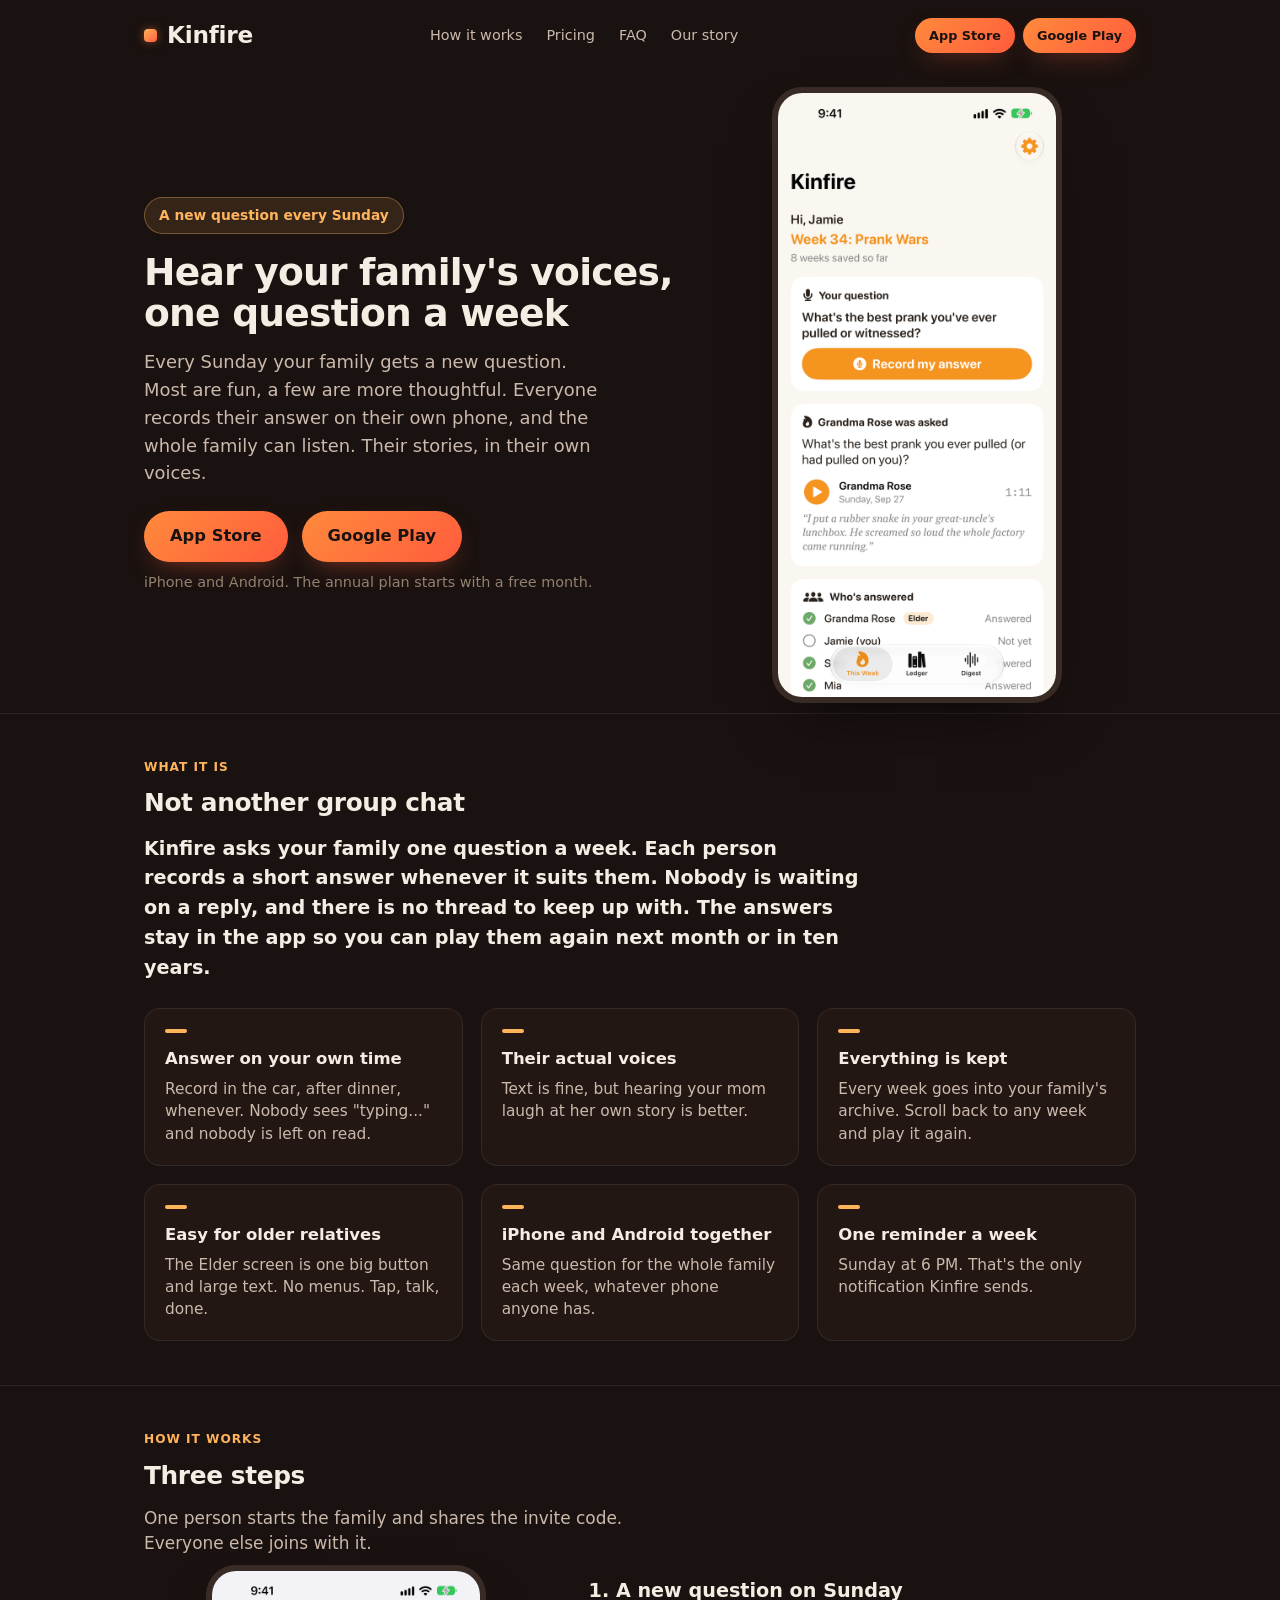
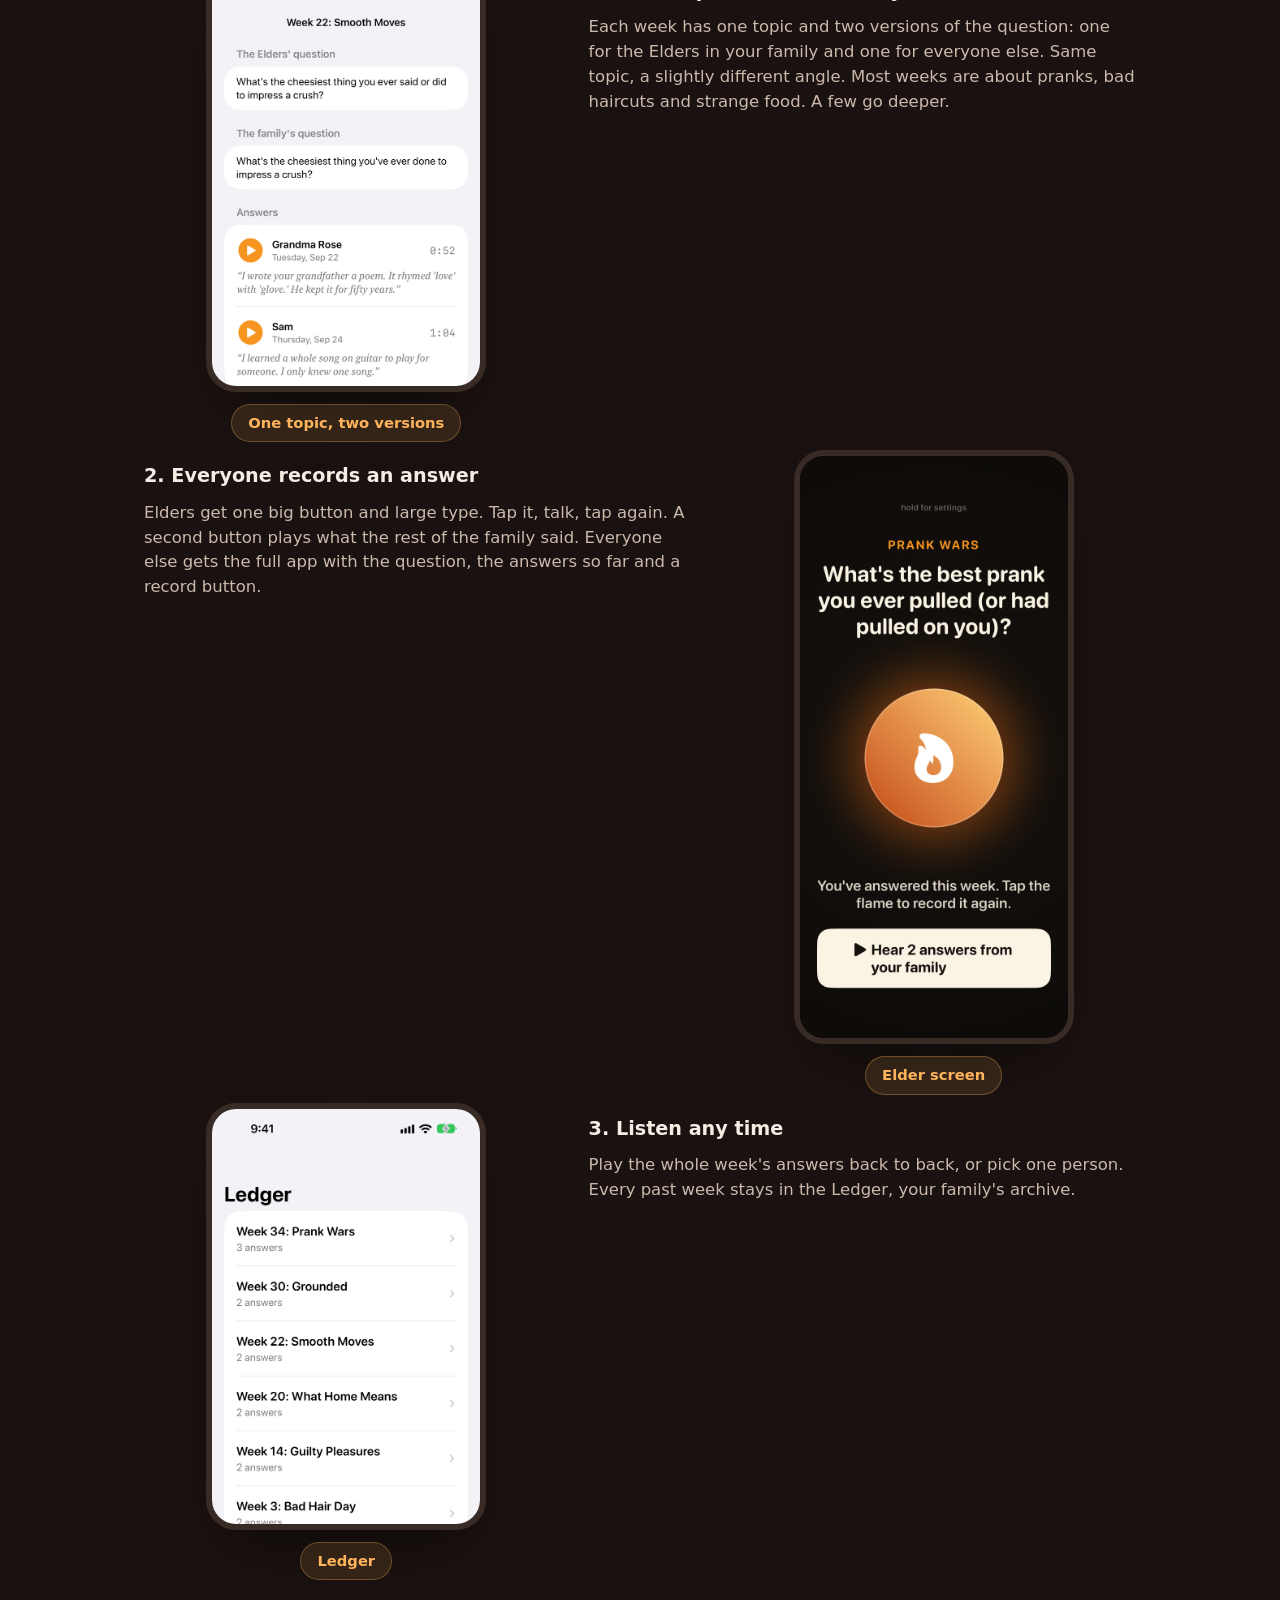
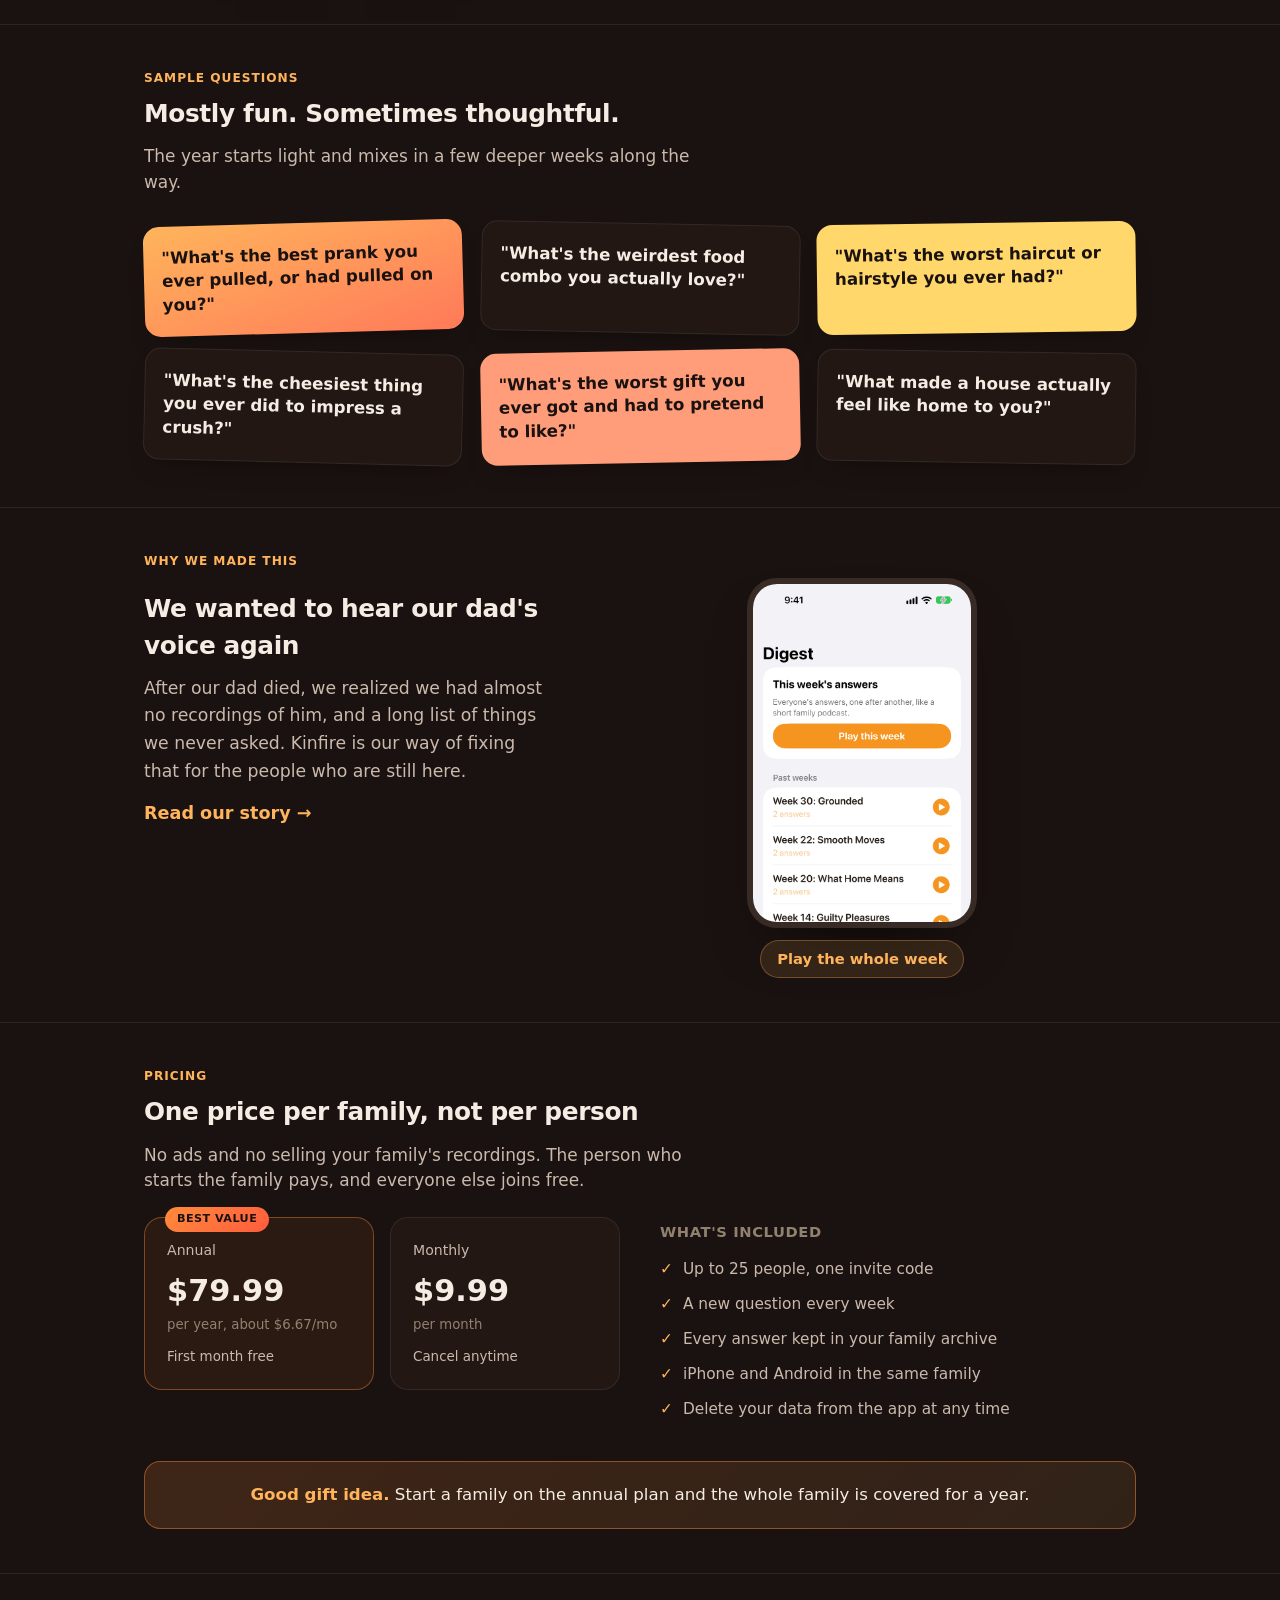
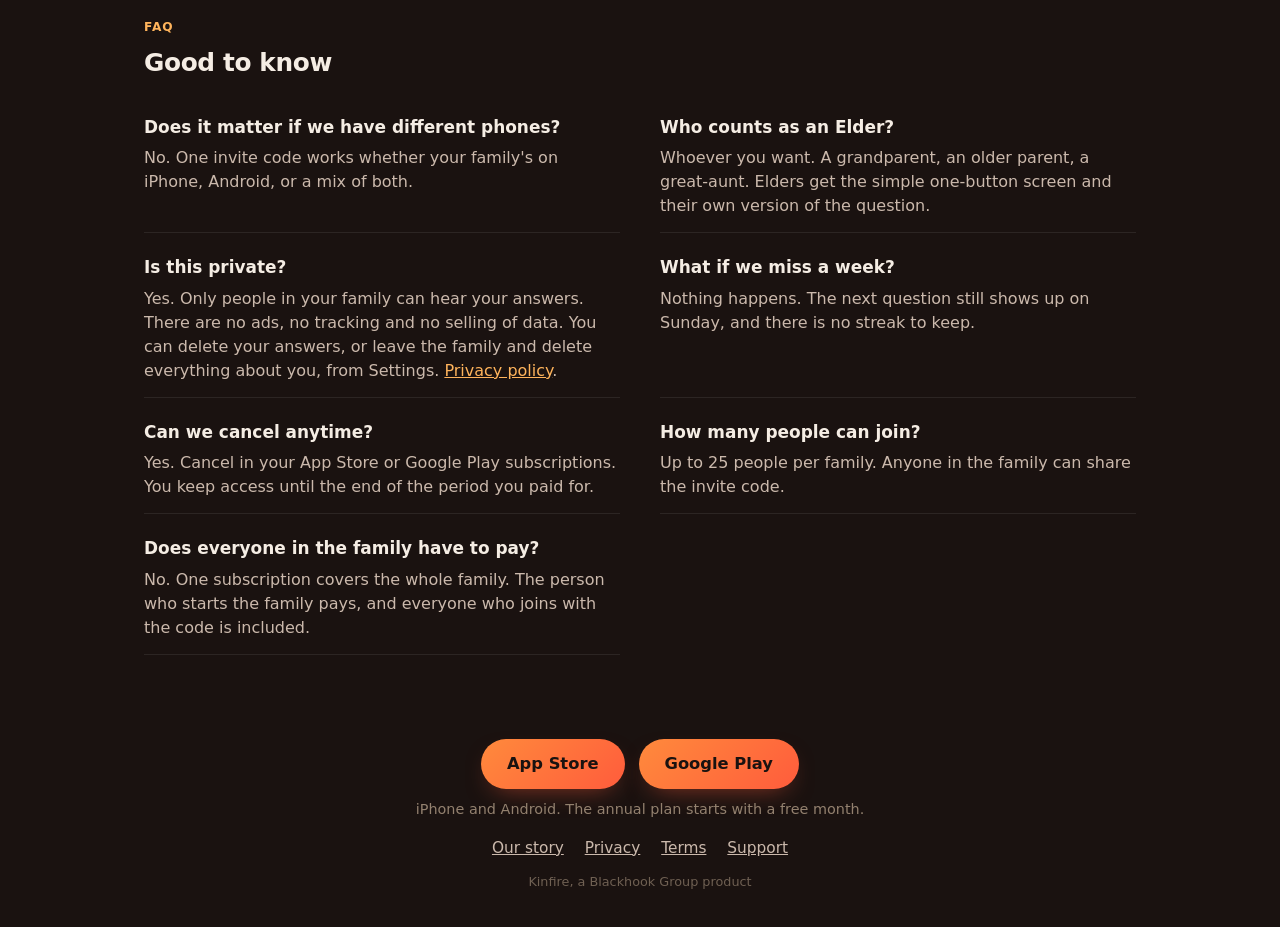
==== commit 09eca7dd: "Invite page: Google Play button carries the invite code, App Store button saves the invite link; new" ====
--- a/index.html
+++ b/index.html
@@ -4,14 +4,14 @@
 <meta charset="UTF-8">
 <title>Kinfire: a weekly question for your family</title>
 <meta name="viewport" content="width=device-width, initial-scale=1">
-<meta name="description" content="One question a week for your whole family. Everyone answers out loud on iPhone or Android, and everyone can listen.">
+<meta name="description" content="One question a week for your whole family. Their stories, in their own voices, on iPhone or Android.">
 <meta property="og:type" content="website">
 <meta property="og:title" content="Kinfire">
-<meta property="og:description" content="One question a week for your whole family. Everyone answers out loud on iPhone or Android, and everyone can listen.">
+<meta property="og:description" content="One question a week for your whole family. Their stories, in their own voices, on iPhone or Android.">
 <meta property="og:url" content="https://joinkinfire.com/">
 <meta name="twitter:card" content="summary">
 <meta name="twitter:title" content="Kinfire">
-<meta name="twitter:description" content="One question a week for your whole family. Everyone answers out loud on iPhone or Android, and everyone can listen.">
+<meta name="twitter:description" content="One question a week for your whole family. Their stories, in their own voices, on iPhone or Android.">
 <link rel="stylesheet" href="assets/style.css">
 </head>
 <body>
@@ -41,15 +41,15 @@
   <div>
     <div class="hero-badge">A new question every Sunday</div>
     <h1 class="title">Hear your family's voices, one question a week</h1>
-    <p class="tagline">Every Sunday your family gets a new question. Most are fun, a few are more thoughtful. Everyone answers out loud on their own phone, and everyone can listen to everyone else's answers.</p>
+    <p class="tagline">Every Sunday your family gets a new question. Most are fun, a few are more thoughtful. Everyone records their answer on their own phone, and the whole family can listen. Their stories, in their own voices.</p>
 
     <div id="inviteBanner">
       <div class="code-label">Your family's invite code</div>
       <div class="code" id="codeText"></div>
       <ol class="steps">
         <li>Tap App Store or Google Play below and install Kinfire.</li>
-        <li>Open the app.</li>
-        <li>Choose "Join my family," then tap Paste. Your code fills in.</li>
+        <li>Open the app. Your family comes up by itself.</li>
+        <li>On iPhone, tap "Allow Paste" if it asks. Nothing to type.</li>
       </ol>
       <button class="copy" id="copyBtn">Copy code</button>
       <div class="hint" id="hint"></div>
@@ -294,10 +294,18 @@
     document.getElementById('codeText').textContent = code;
     document.getElementById('inviteBanner').style.display = 'block';
 
+    // Google Play hands this code to the app on first launch, so Android needs no paste.
+    document.getElementById('getAppLinkAndroid').href =
+      'https://play.google.com/store/apps/details?id=com.scottgordon.kinfire&referrer=' +
+      encodeURIComponent('kinfire_code=' + code);
+
+    // iPhone has no install hand-off: copy the invite link, and the app picks it up
+    // from the clipboard the first time it opens.
+    const inviteLink = 'https://joinkinfire.com/join/' + encodeURIComponent(code);
     async function copyCode() {
       try {
-        await navigator.clipboard.writeText(code);
-        hint.textContent = 'Code copied. It will paste in automatically.';
+        await navigator.clipboard.writeText(inviteLink);
+        hint.textContent = 'Invite saved. Kinfire will find it when you open the app.';
       } catch (e) {
         hint.textContent = '';
       }
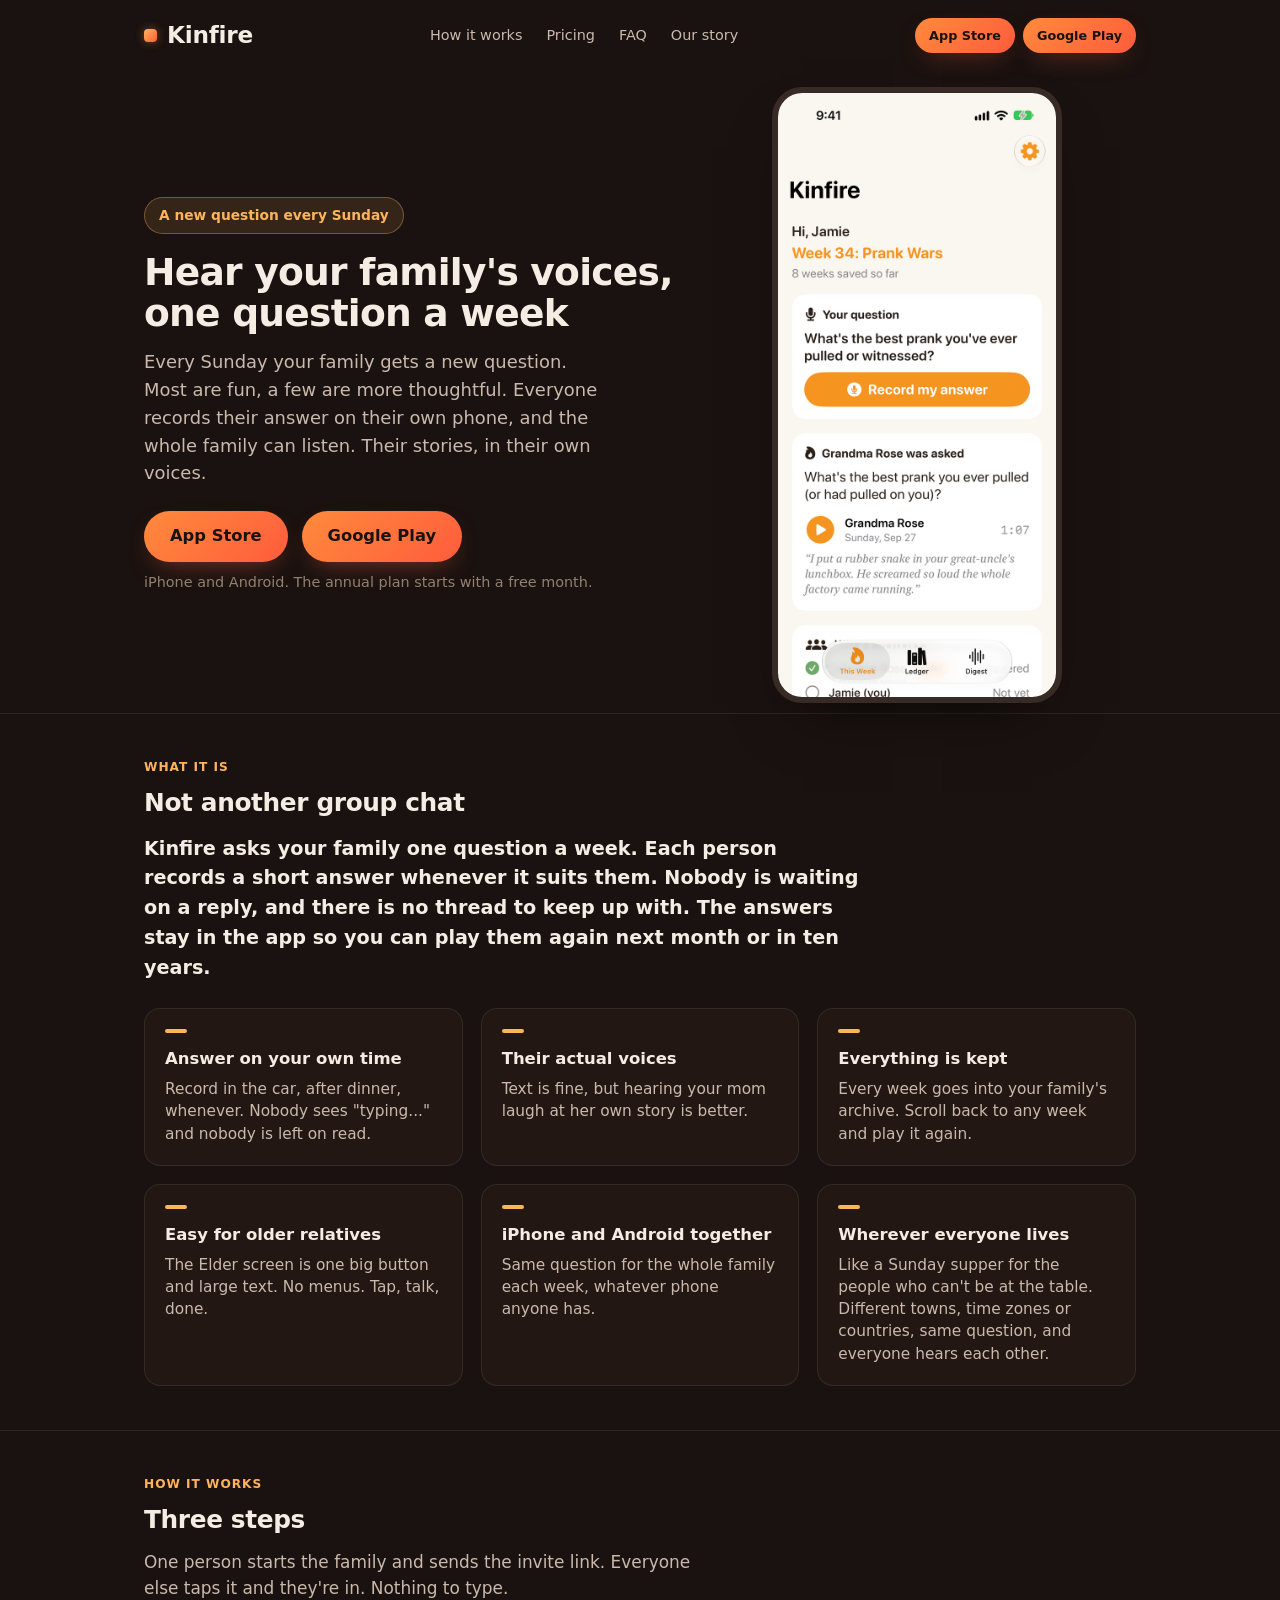
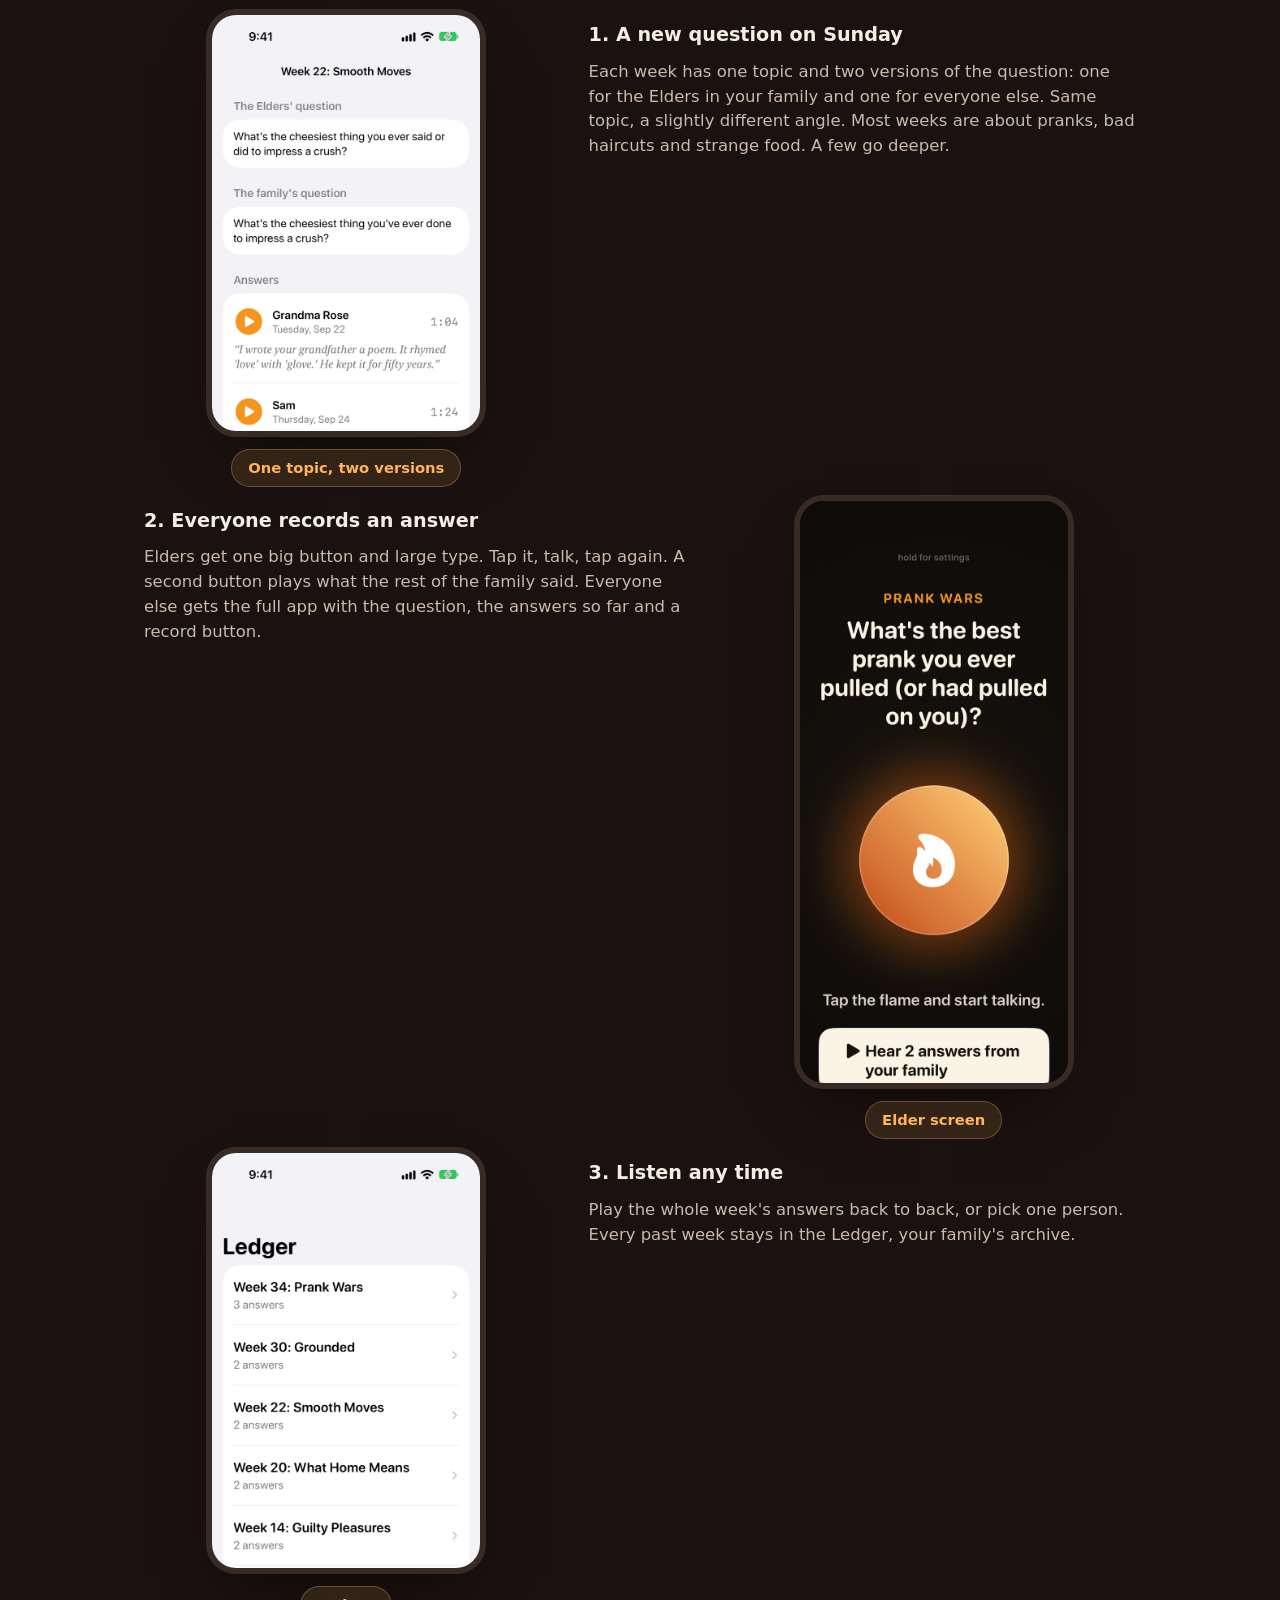
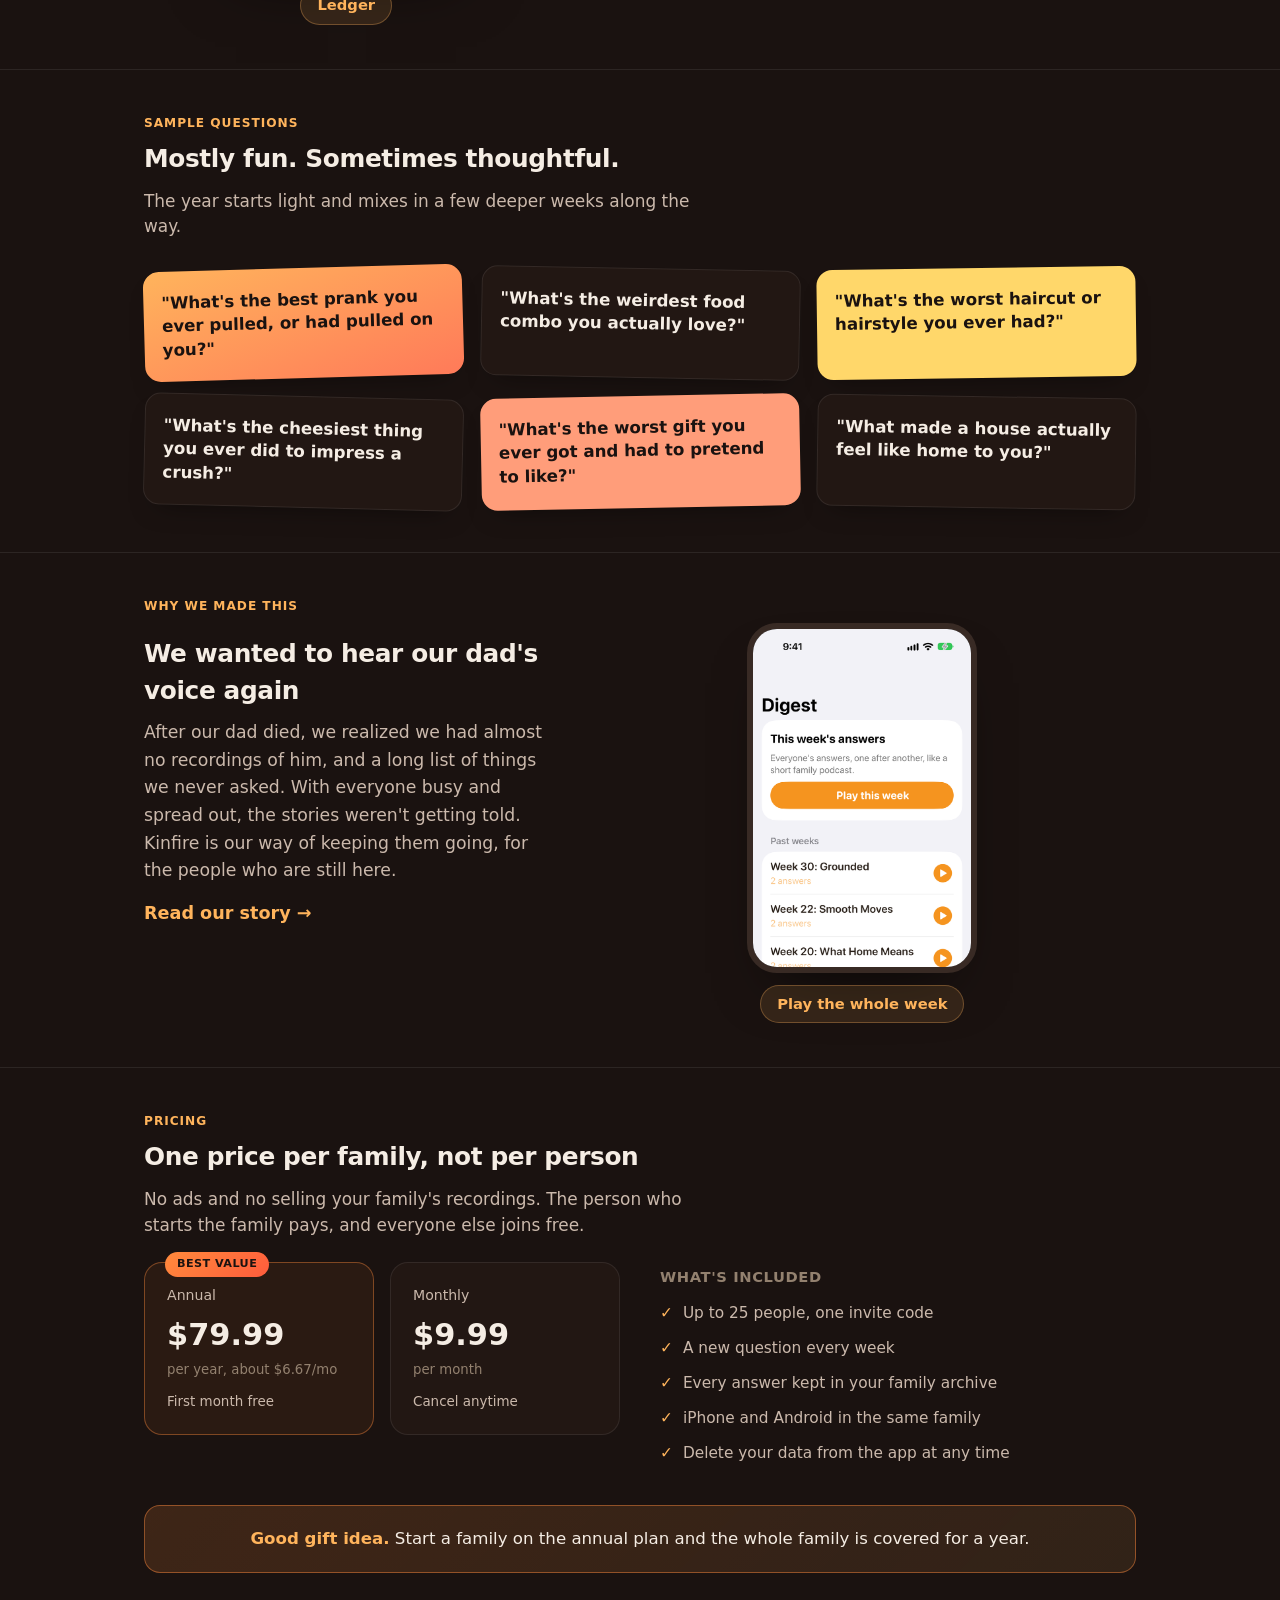
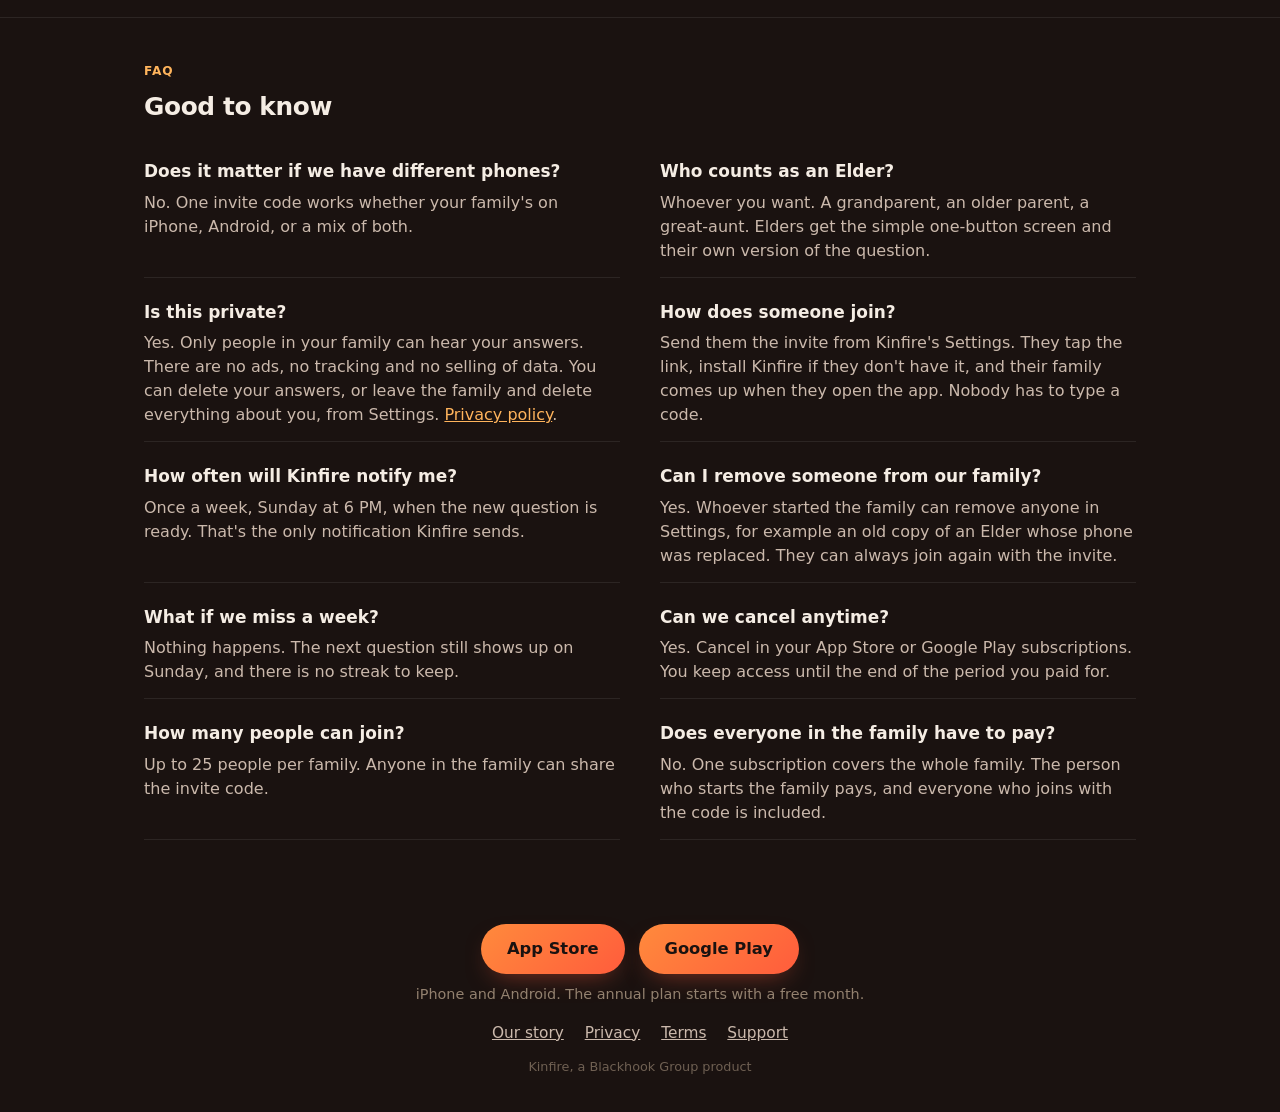
==== commit 7d5b2808: "Site refresh: new screenshots from 2.0, far-apart families and Sunday supper story, tap-to-join invi" ====
--- a/index.html
+++ b/index.html
@@ -44,15 +44,11 @@
     <p class="tagline">Every Sunday your family gets a new question. Most are fun, a few are more thoughtful. Everyone records their answer on their own phone, and the whole family can listen. Their stories, in their own voices.</p>
 
     <div id="inviteBanner">
-      <div class="code-label">Your family's invite code</div>
-      <div class="code" id="codeText"></div>
-      <ol class="steps">
-        <li>Tap App Store or Google Play below and install Kinfire.</li>
-        <li>Open the app. Your family comes up by itself.</li>
-        <li>On iPhone, tap "Allow Paste" if it asks. Nothing to type.</li>
-      </ol>
-      <button class="copy" id="copyBtn">Copy code</button>
-      <div class="hint" id="hint"></div>
+      <div class="code-label">You're invited to join your family on Kinfire</div>
+      <a class="button join-button" id="joinBtn" href="#">Open Kinfire and join</a>
+      <div class="hint" id="joinHint">If you don't have Kinfire yet, this takes you to the store first. When you open the app, your family comes up by itself. Nothing to type.</div>
+      <a class="open-existing" id="openExisting" href="#" style="display:none">Already have Kinfire? Open it</a>
+      <div class="small-code">Invite code: <span id="codeText"></span></div>
     </div>
 
     <div class="cta-row">
@@ -101,8 +97,8 @@
       </div>
       <div class="value-card">
         <div class="mark"></div>
-        <h3>One reminder a week</h3>
-        <p>Sunday at 6 PM. That's the only notification Kinfire sends.</p>
+        <h3>Wherever everyone lives</h3>
+        <p>Like a Sunday supper for the people who can't be at the table. Different towns, time zones or countries, same question, and everyone hears each other.</p>
       </div>
     </div>
   </div>
@@ -112,7 +108,7 @@
   <div class="wrap">
     <div class="eyebrow">How it works</div>
     <h2>Three steps</h2>
-    <p class="lead">One person starts the family and shares the invite code. Everyone else joins with it.</p>
+    <p class="lead">One person starts the family and sends the invite link. Everyone else taps it and they're in. Nothing to type.</p>
 
     <div class="feature-row">
       <div class="feature-shot">
@@ -171,7 +167,7 @@
     <div class="feature-row">
       <div class="feature-copy">
         <h3>We wanted to hear our dad's voice again</h3>
-        <p>After our dad died, we realized we had almost no recordings of him, and a long list of things we never asked. Kinfire is our way of fixing that for the people who are still here.</p>
+        <p>After our dad died, we realized we had almost no recordings of him, and a long list of things we never asked. With everyone busy and spread out, the stories weren't getting told. Kinfire is our way of keeping them going, for the people who are still here.</p>
         <p><a href="why-we-created-kinfire.html" style="color: var(--accent); font-weight: 700; text-decoration: none;">Read our story &rarr;</a></p>
       </div>
       <div class="feature-shot">
@@ -238,6 +234,18 @@
         <p>Yes. Only people in your family can hear your answers. There are no ads, no tracking and no selling of data. You can delete your answers, or leave the family and delete everything about you, from Settings. <a href="privacy.html" style="color: var(--accent);">Privacy policy</a>.</p>
       </div>
       <div class="faq-item">
+        <h3>How does someone join?</h3>
+        <p>Send them the invite from Kinfire's Settings. They tap the link, install Kinfire if they don't have it, and their family comes up when they open the app. Nobody has to type a code.</p>
+      </div>
+      <div class="faq-item">
+        <h3>How often will Kinfire notify me?</h3>
+        <p>Once a week, Sunday at 6 PM, when the new question is ready. That's the only notification Kinfire sends.</p>
+      </div>
+      <div class="faq-item">
+        <h3>Can I remove someone from our family?</h3>
+        <p>Yes. Whoever started the family can remove anyone in Settings, for example an old copy of an Elder whose phone was replaced. They can always join again with the invite.</p>
+      </div>
+      <div class="faq-item">
         <h3>What if we miss a week?</h3>
         <p>Nothing happens. The next question still shows up on Sunday, and there is no streak to keep.</p>
       </div>
@@ -288,32 +296,48 @@
 
   const params = new URLSearchParams(window.location.search);
   const code = (params.get('code') || '').toUpperCase().trim();
-  const hint = document.getElementById('hint');
 
   if (code) {
     document.getElementById('codeText').textContent = code;
     document.getElementById('inviteBanner').style.display = 'block';
 
-    // Google Play hands this code to the app on first launch, so Android needs no paste.
-    document.getElementById('getAppLinkAndroid').href =
-      'https://play.google.com/store/apps/details?id=com.scottgordon.kinfire&referrer=' +
+    const ua = navigator.userAgent;
+    const isAndroid = /Android/i.test(ua);
+    const isIOS = /iPhone|iPad|iPod/i.test(ua) || (ua.includes('Macintosh') && navigator.maxTouchPoints > 1);
+    const playUrl = 'https://play.google.com/store/apps/details?id=com.scottgordon.kinfire&referrer=' +
       encodeURIComponent('kinfire_code=' + code);
-
-    // iPhone has no install hand-off: copy the invite link, and the app picks it up
-    // from the clipboard the first time it opens.
+    const appStoreUrl = 'https://apps.apple.com/app/id6796059354';
     const inviteLink = 'https://joinkinfire.com/join/' + encodeURIComponent(code);
-    async function copyCode() {
-      try {
-        await navigator.clipboard.writeText(inviteLink);
-        hint.textContent = 'Invite saved. Kinfire will find it when you open the app.';
-      } catch (e) {
-        hint.textContent = '';
-      }
+    const joinBtn = document.getElementById('joinBtn');
+
+    // Google Play hands the code to the app on its first launch.
+    document.getElementById('getAppLinkAndroid').href = playUrl;
+
+    // iPhone has no install hand-off: save the invite link to the clipboard, and the
+    // app offers it the first time it opens.
+    async function saveInvite() {
+      try { await navigator.clipboard.writeText(inviteLink); } catch (e) {}
     }
-
-    document.getElementById('getAppLinkIOS').addEventListener('click', copyCode);
-    document.getElementById('getAppLinkAndroid').addEventListener('click', copyCode);
-    document.getElementById('copyBtn').addEventListener('click', copyCode);
+    document.getElementById('getAppLinkIOS').addEventListener('click', saveInvite);
+
+    if (isAndroid) {
+      // Opens Kinfire straight to "Join FAMILY?" if it's installed; otherwise
+      // Google Play, carrying the invite so the app joins on first open.
+      joinBtn.href = 'intent://joinkinfire.com/join/' + encodeURIComponent(code) +
+        '#Intent;scheme=https;package=com.scottgordon.kinfire;S.browser_fallback_url=' +
+        encodeURIComponent(playUrl) + ';end';
+    } else if (isIOS) {
+      joinBtn.href = appStoreUrl;
+      joinBtn.addEventListener('click', saveInvite);
+      const openExisting = document.getElementById('openExisting');
+      openExisting.href = 'kinfire://join/' + encodeURIComponent(code);
+      openExisting.style.display = 'block';
+    } else {
+      // A computer: show the code for the phone.
+      joinBtn.style.display = 'none';
+      document.getElementById('joinHint').textContent =
+        'Open this link on the phone you want to use, or install Kinfire and enter the code below.';
+    }
   }
 </script>
 </body>
--- a/assets/style.css
+++ b/assets/style.css
@@ -260,16 +260,14 @@
   background: rgba(255,255,255,0.05); border: 1px solid var(--line);
   border-radius: 18px; padding: 20px; text-align: center;
 }
-#inviteBanner .code-label { font-size: 0.88em; color: var(--cream-muted); margin-bottom: 8px; }
-#inviteBanner .code { font-size: 1.9em; font-weight: 700; letter-spacing: 5px; color: var(--accent); margin-bottom: 12px; }
-#inviteBanner .steps { text-align: left; font-size: 0.9em; color: var(--cream-muted); margin: 12px 0 0; padding-left: 20px; }
-#inviteBanner .steps li { margin-bottom: 7px; }
-#inviteBanner button.copy {
-  background: transparent; color: var(--accent); border: 1px solid var(--accent);
-  font-size: 0.88em; font-weight: 600; padding: 8px 18px; border-radius: 999px;
-  font-family: inherit; margin-top: 10px; cursor: pointer;
-}
-#inviteBanner .hint { font-size: 0.83em; color: var(--cream-faint); margin-top: 8px; min-height: 1.1em; }
+#inviteBanner .code-label { font-size: 1.15em; font-weight: 700; color: var(--cream); margin-bottom: 16px; line-height: 1.35; }
+#inviteBanner a.join-button {
+  display: block; font-size: 1.25em; padding: 18px 20px; text-align: center; margin: 0 auto;
+}
+#inviteBanner .hint { font-size: 0.95em; color: var(--cream-muted); margin-top: 14px; line-height: 1.45; }
+#inviteBanner .open-existing { display: block; margin-top: 14px; color: var(--accent); font-weight: 600; font-size: 1em; }
+#inviteBanner .small-code { margin-top: 16px; font-size: 0.85em; color: var(--cream-faint); }
+#inviteBanner .small-code span { letter-spacing: 2px; font-weight: 700; color: var(--cream-muted); }
 
 /* ---------- story page ---------- */
 .back-link { display: inline-flex; align-items: center; gap: 6px; color: var(--cream-muted); text-decoration: none; font-size: 0.92em; margin-bottom: 26px; }
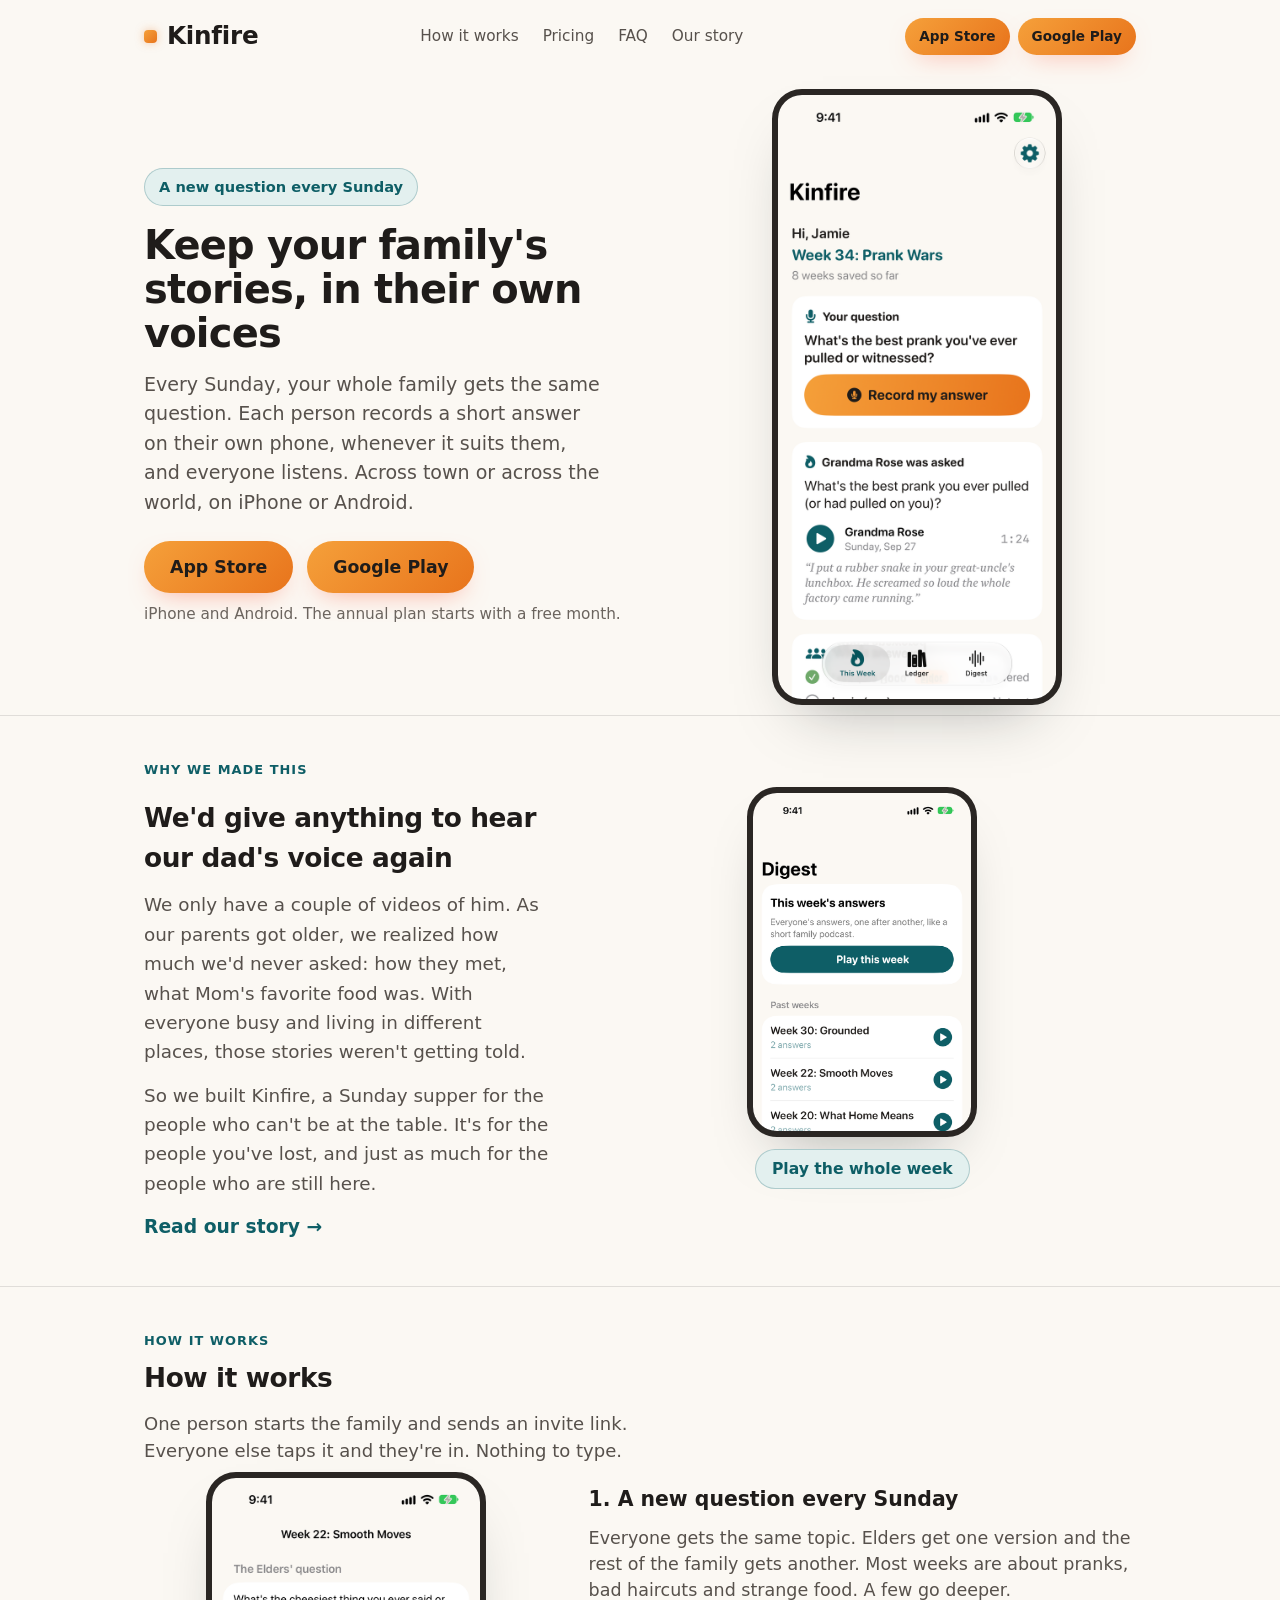
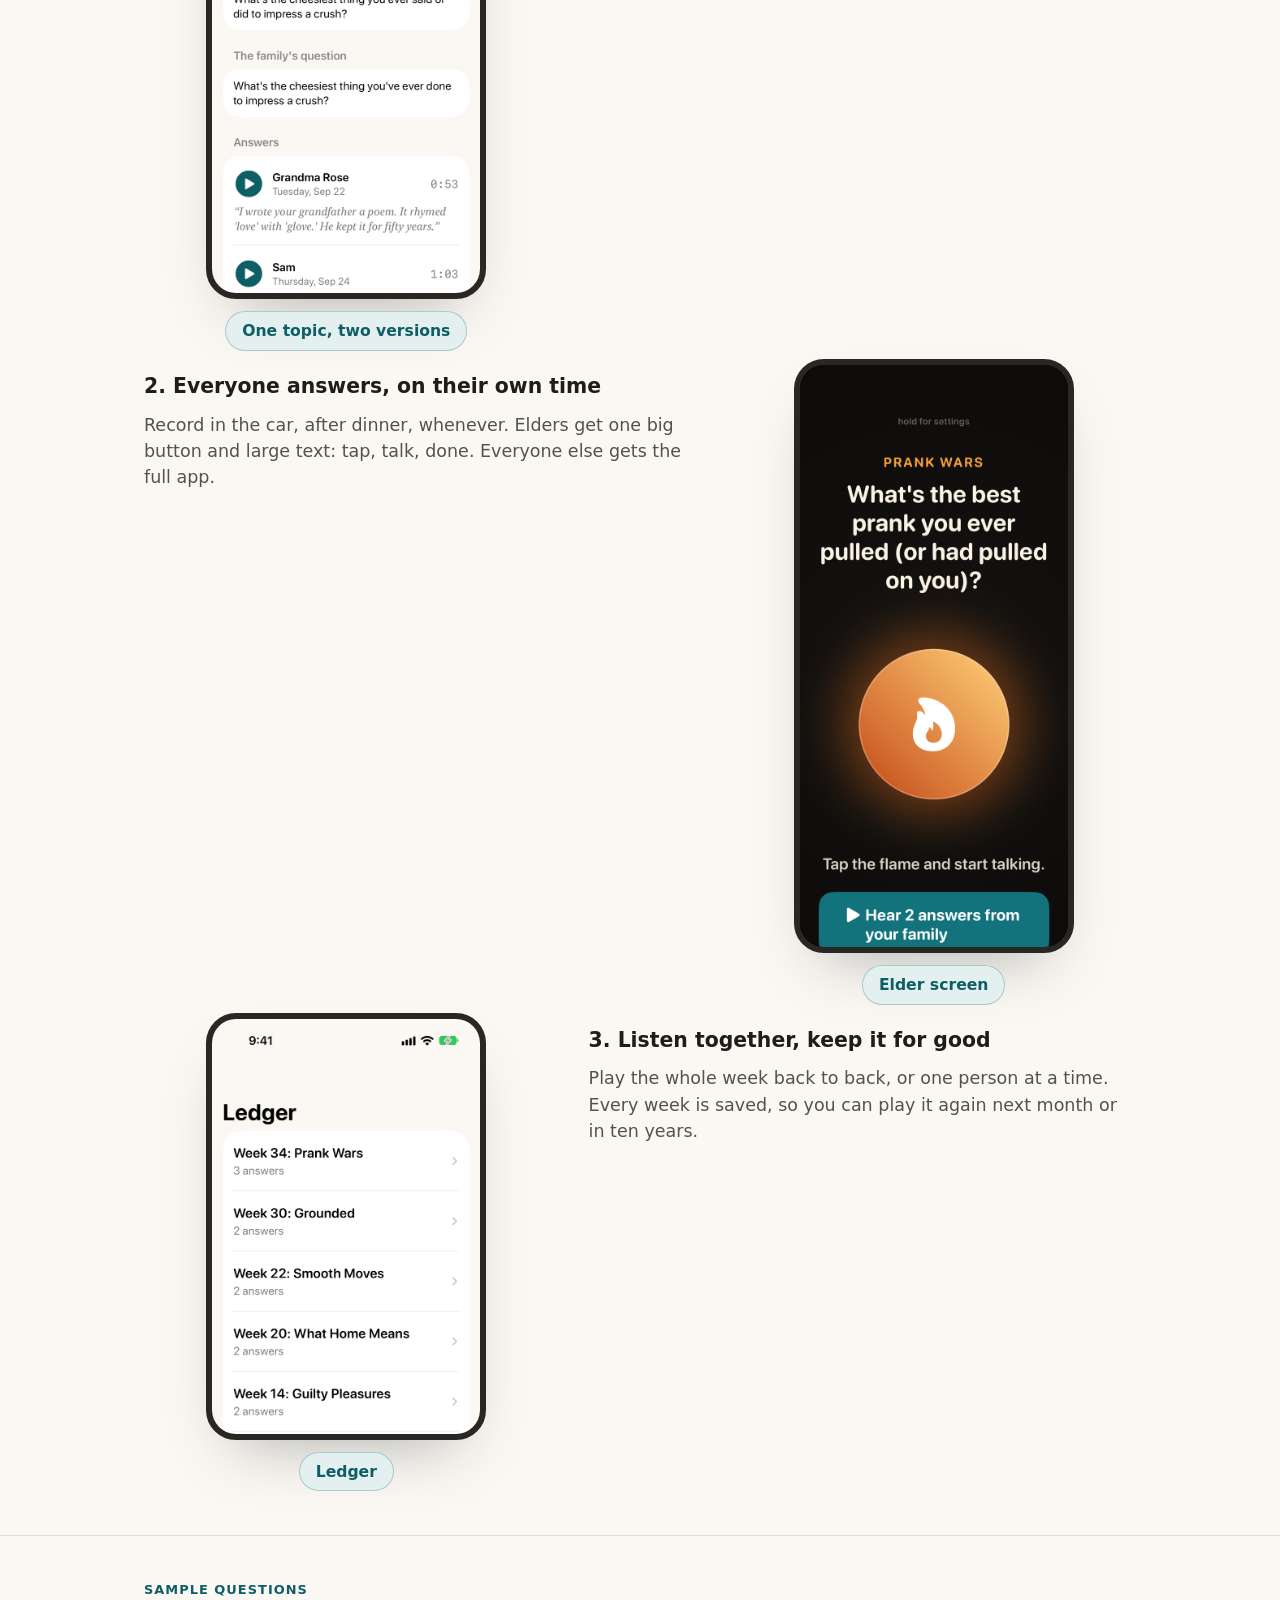
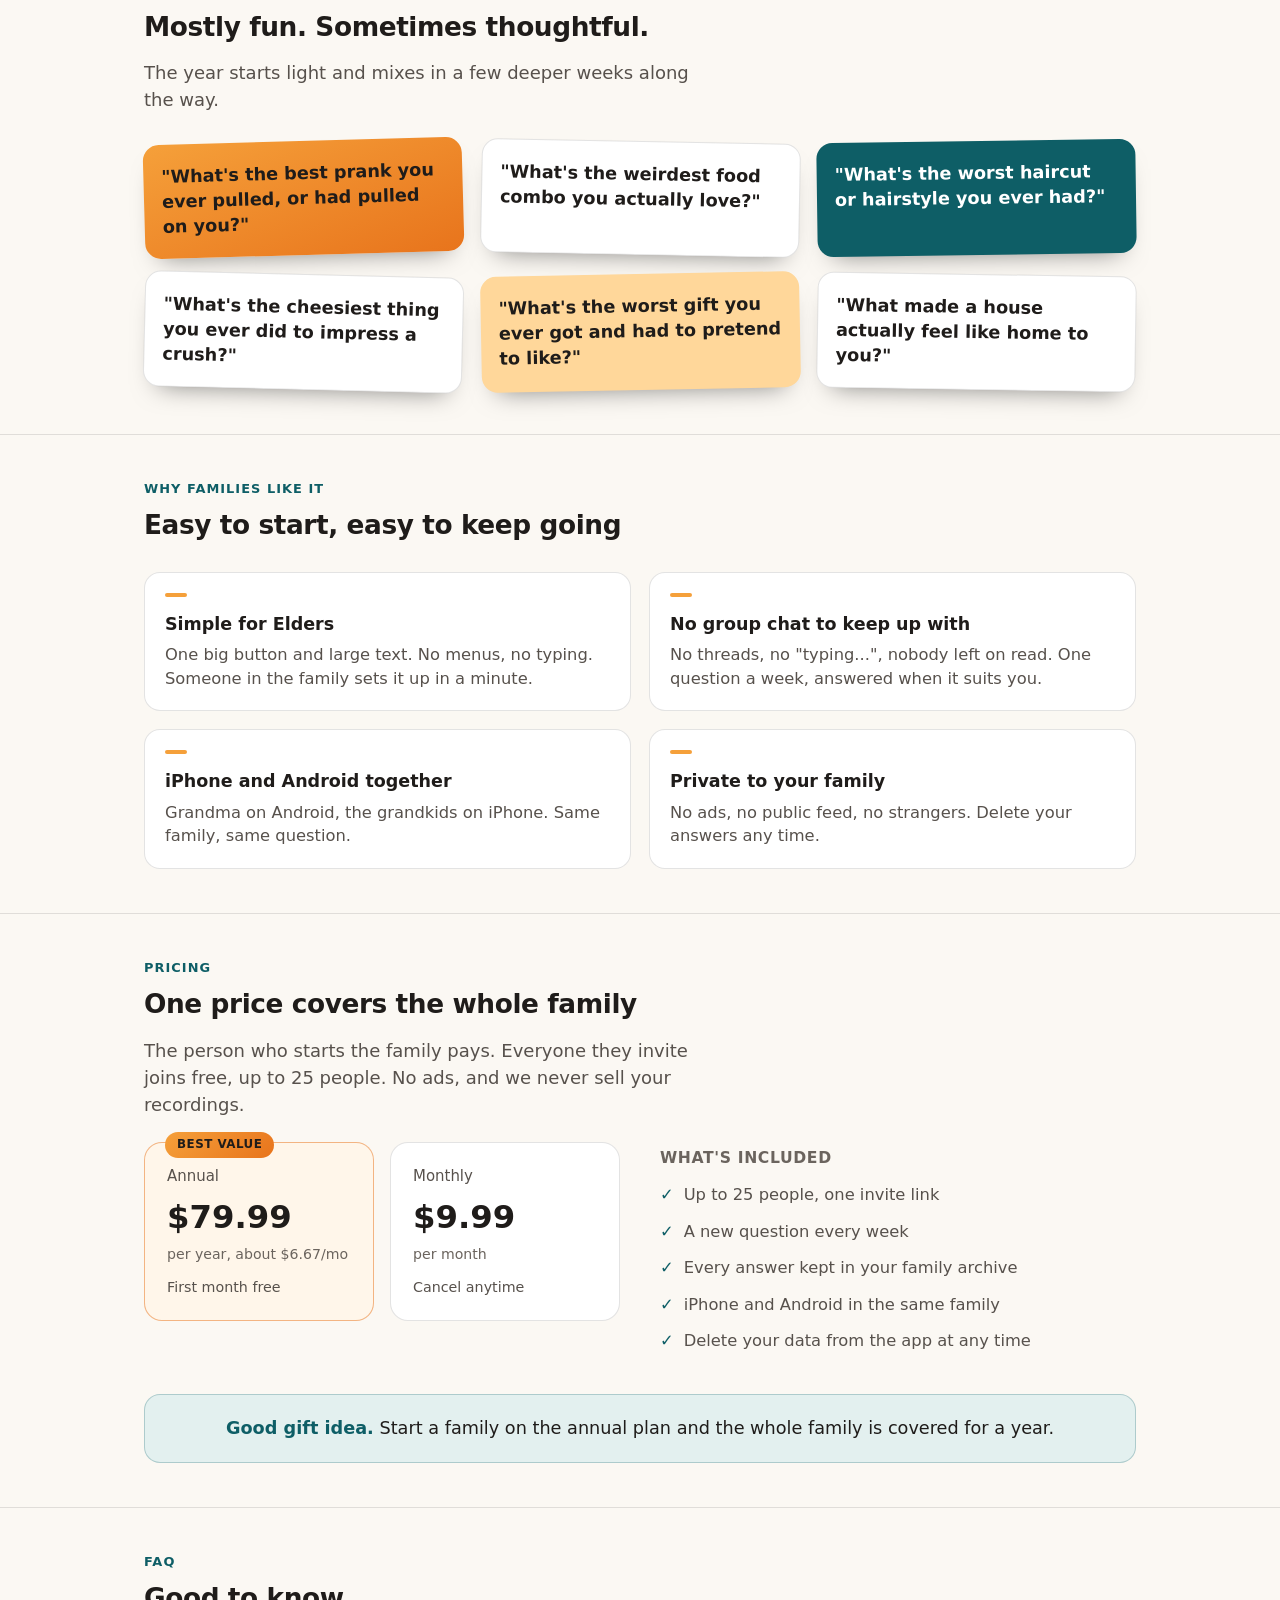
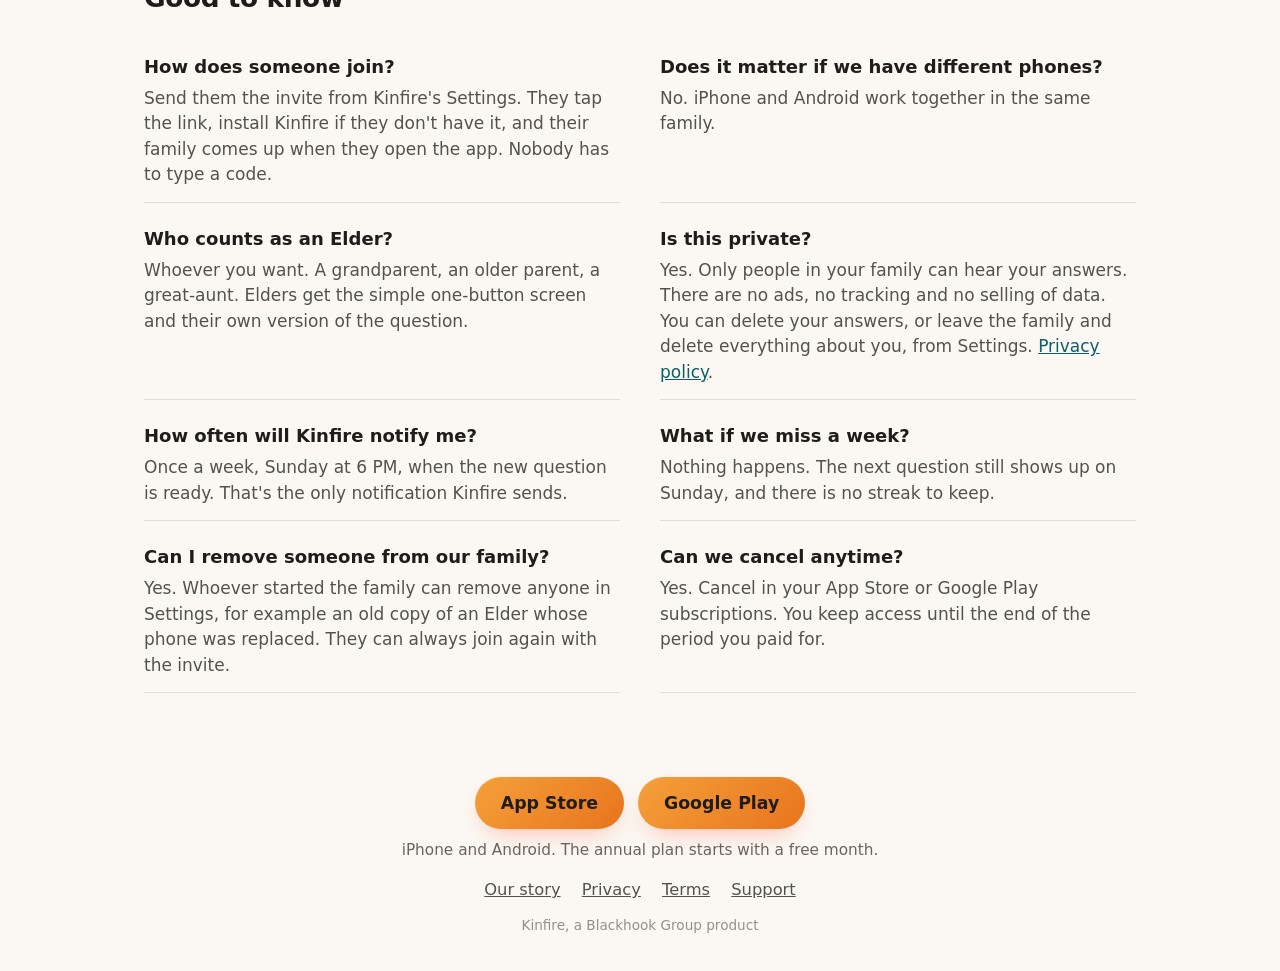
==== commit ad9c024e: "Website rewrite + Campfire at Night colors (NOT PUSHED: waiting for Scott's copy approval) Co-Author" ====
--- a/index.html
+++ b/index.html
@@ -40,8 +40,8 @@
 <header class="hero">
   <div>
     <div class="hero-badge">A new question every Sunday</div>
-    <h1 class="title">Hear your family's voices, one question a week</h1>
-    <p class="tagline">Every Sunday your family gets a new question. Most are fun, a few are more thoughtful. Everyone records their answer on their own phone, and the whole family can listen. Their stories, in their own voices.</p>
+    <h1 class="title">Keep your family's stories, in their own voices</h1>
+    <p class="tagline">Every Sunday, your whole family gets the same question. Each person records a short answer on their own phone, whenever it suits them, and everyone listens. Across town or across the world, on iPhone or Android.</p>
 
     <div id="inviteBanner">
       <div class="code-label">You're invited to join your family on Kinfire</div>
@@ -64,41 +64,19 @@
   </div>
 </header>
 
-<section id="what">
-  <div class="wrap">
-    <div class="eyebrow">What it is</div>
-    <h2>Not another group chat</h2>
-    <p class="value-statement">Kinfire asks your family one question a week. Each person records a short answer whenever it suits them. Nobody is waiting on a reply, and there is no thread to keep up with. The answers stay in the app so you can play them again next month or in ten years.</p>
-    <div class="value-grid">
-      <div class="value-card">
-        <div class="mark"></div>
-        <h3>Answer on your own time</h3>
-        <p>Record in the car, after dinner, whenever. Nobody sees "typing..." and nobody is left on read.</p>
-      </div>
-      <div class="value-card">
-        <div class="mark"></div>
-        <h3>Their actual voices</h3>
-        <p>Text is fine, but hearing your mom laugh at her own story is better.</p>
-      </div>
-      <div class="value-card">
-        <div class="mark"></div>
-        <h3>Everything is kept</h3>
-        <p>Every week goes into your family's archive. Scroll back to any week and play it again.</p>
-      </div>
-      <div class="value-card">
-        <div class="mark"></div>
-        <h3>Easy for older relatives</h3>
-        <p>The Elder screen is one big button and large text. No menus. Tap, talk, done.</p>
-      </div>
-      <div class="value-card">
-        <div class="mark"></div>
-        <h3>iPhone and Android together</h3>
-        <p>Same question for the whole family each week, whatever phone anyone has.</p>
-      </div>
-      <div class="value-card">
-        <div class="mark"></div>
-        <h3>Wherever everyone lives</h3>
-        <p>Like a Sunday supper for the people who can't be at the table. Different towns, time zones or countries, same question, and everyone hears each other.</p>
+<section id="why">
+  <div class="wrap">
+    <div class="eyebrow">Why we made this</div>
+    <div class="feature-row">
+      <div class="feature-copy">
+        <h2>We'd give anything to hear our dad's voice again</h2>
+        <p>We only have a couple of videos of him. As our parents got older, we realized how much we'd never asked: how they met, what Mom's favorite food was. With everyone busy and living in different places, those stories weren't getting told.</p>
+        <p>So we built Kinfire, a Sunday supper for the people who can't be at the table. It's for the people you've lost, and just as much for the people who are still here.</p>
+        <p><a href="why-we-created-kinfire.html" style="color: var(--accent); font-weight: 700; text-decoration: none;">Read our story &rarr;</a></p>
+      </div>
+      <div class="feature-shot">
+        <div class="phone"><img src="assets/digest.png" alt="Kinfire Digest screen with a button to play every answer from the week"></div>
+        <span class="shot-label">Play the whole week</span>
       </div>
     </div>
   </div>
@@ -107,8 +85,8 @@
 <section id="how">
   <div class="wrap">
     <div class="eyebrow">How it works</div>
-    <h2>Three steps</h2>
-    <p class="lead">One person starts the family and sends the invite link. Everyone else taps it and they're in. Nothing to type.</p>
+    <h2>How it works</h2>
+    <p class="lead">One person starts the family and sends an invite link. Everyone else taps it and they're in. Nothing to type.</p>
 
     <div class="feature-row">
       <div class="feature-shot">
@@ -116,8 +94,8 @@
         <span class="shot-label">One topic, two versions</span>
       </div>
       <div class="feature-copy">
-        <h3>1. A new question on Sunday</h3>
-        <p>Each week has one topic and two versions of the question: one for the Elders in your family and one for everyone else. Same topic, a slightly different angle. Most weeks are about pranks, bad haircuts and strange food. A few go deeper.</p>
+        <h3>1. A new question every Sunday</h3>
+        <p>Everyone gets the same topic. Elders get one version and the rest of the family gets another. Most weeks are about pranks, bad haircuts and strange food. A few go deeper.</p>
       </div>
     </div>
 
@@ -127,8 +105,8 @@
         <span class="shot-label">Elder screen</span>
       </div>
       <div class="feature-copy">
-        <h3>2. Everyone records an answer</h3>
-        <p>Elders get one big button and large type. Tap it, talk, tap again. A second button plays what the rest of the family said. Everyone else gets the full app with the question, the answers so far and a record button.</p>
+        <h3>2. Everyone answers, on their own time</h3>
+        <p>Record in the car, after dinner, whenever. Elders get one big button and large text: tap, talk, done. Everyone else gets the full app.</p>
       </div>
     </div>
 
@@ -138,8 +116,8 @@
         <span class="shot-label">Ledger</span>
       </div>
       <div class="feature-copy">
-        <h3>3. Listen any time</h3>
-        <p>Play the whole week's answers back to back, or pick one person. Every past week stays in the Ledger, your family's archive.</p>
+        <h3>3. Listen together, keep it for good</h3>
+        <p>Play the whole week back to back, or one person at a time. Every week is saved, so you can play it again next month or in ten years.</p>
       </div>
     </div>
   </div>
@@ -161,18 +139,30 @@
   </div>
 </section>
 
-<section id="why">
-  <div class="wrap">
-    <div class="eyebrow">Why we made this</div>
-    <div class="feature-row">
-      <div class="feature-copy">
-        <h3>We wanted to hear our dad's voice again</h3>
-        <p>After our dad died, we realized we had almost no recordings of him, and a long list of things we never asked. With everyone busy and spread out, the stories weren't getting told. Kinfire is our way of keeping them going, for the people who are still here.</p>
-        <p><a href="why-we-created-kinfire.html" style="color: var(--accent); font-weight: 700; text-decoration: none;">Read our story &rarr;</a></p>
-      </div>
-      <div class="feature-shot">
-        <div class="phone"><img src="assets/digest.png" alt="Kinfire Digest screen with a button to play every answer from the week"></div>
-        <span class="shot-label">Play the whole week</span>
+<section id="what">
+  <div class="wrap">
+    <div class="eyebrow">Why families like it</div>
+    <h2>Easy to start, easy to keep going</h2>
+    <div class="value-grid four">
+      <div class="value-card">
+        <div class="mark"></div>
+        <h3>Simple for Elders</h3>
+        <p>One big button and large text. No menus, no typing. Someone in the family sets it up in a minute.</p>
+      </div>
+      <div class="value-card">
+        <div class="mark"></div>
+        <h3>No group chat to keep up with</h3>
+        <p>No threads, no "typing...", nobody left on read. One question a week, answered when it suits you.</p>
+      </div>
+      <div class="value-card">
+        <div class="mark"></div>
+        <h3>iPhone and Android together</h3>
+        <p>Grandma on Android, the grandkids on iPhone. Same family, same question.</p>
+      </div>
+      <div class="value-card">
+        <div class="mark"></div>
+        <h3>Private to your family</h3>
+        <p>No ads, no public feed, no strangers. Delete your answers any time.</p>
       </div>
     </div>
   </div>
@@ -181,8 +171,8 @@
 <section id="pricing">
   <div class="wrap">
     <div class="eyebrow">Pricing</div>
-    <h2>One price per family, not per person</h2>
-    <p class="lead">No ads and no selling your family's recordings. The person who starts the family pays, and everyone else joins free.</p>
+    <h2>One price covers the whole family</h2>
+    <p class="lead">The person who starts the family pays. Everyone they invite joins free, up to 25 people. No ads, and we never sell your recordings.</p>
     <div class="pricing-row">
       <div class="price-grid">
         <div class="price-card featured">
@@ -202,7 +192,7 @@
       <div class="included">
         <h4>What's included</h4>
         <ul>
-          <li><span class="check">&#10003;</span> Up to 25 people, one invite code</li>
+          <li><span class="check">&#10003;</span> Up to 25 people, one invite link</li>
           <li><span class="check">&#10003;</span> A new question every week</li>
           <li><span class="check">&#10003;</span> Every answer kept in your family archive</li>
           <li><span class="check">&#10003;</span> iPhone and Android in the same family</li>
@@ -222,8 +212,12 @@
     <h2>Good to know</h2>
     <div class="faq">
       <div class="faq-item">
+        <h3>How does someone join?</h3>
+        <p>Send them the invite from Kinfire's Settings. They tap the link, install Kinfire if they don't have it, and their family comes up when they open the app. Nobody has to type a code.</p>
+      </div>
+      <div class="faq-item">
         <h3>Does it matter if we have different phones?</h3>
-        <p>No. One invite code works whether your family's on iPhone, Android, or a mix of both.</p>
+        <p>No. iPhone and Android work together in the same family.</p>
       </div>
       <div class="faq-item">
         <h3>Who counts as an Elder?</h3>
@@ -234,32 +228,20 @@
         <p>Yes. Only people in your family can hear your answers. There are no ads, no tracking and no selling of data. You can delete your answers, or leave the family and delete everything about you, from Settings. <a href="privacy.html" style="color: var(--accent);">Privacy policy</a>.</p>
       </div>
       <div class="faq-item">
-        <h3>How does someone join?</h3>
-        <p>Send them the invite from Kinfire's Settings. They tap the link, install Kinfire if they don't have it, and their family comes up when they open the app. Nobody has to type a code.</p>
-      </div>
-      <div class="faq-item">
         <h3>How often will Kinfire notify me?</h3>
         <p>Once a week, Sunday at 6 PM, when the new question is ready. That's the only notification Kinfire sends.</p>
       </div>
       <div class="faq-item">
+        <h3>What if we miss a week?</h3>
+        <p>Nothing happens. The next question still shows up on Sunday, and there is no streak to keep.</p>
+      </div>
+      <div class="faq-item">
         <h3>Can I remove someone from our family?</h3>
         <p>Yes. Whoever started the family can remove anyone in Settings, for example an old copy of an Elder whose phone was replaced. They can always join again with the invite.</p>
       </div>
       <div class="faq-item">
-        <h3>What if we miss a week?</h3>
-        <p>Nothing happens. The next question still shows up on Sunday, and there is no streak to keep.</p>
-      </div>
-      <div class="faq-item">
         <h3>Can we cancel anytime?</h3>
         <p>Yes. Cancel in your App Store or Google Play subscriptions. You keep access until the end of the period you paid for.</p>
-      </div>
-      <div class="faq-item">
-        <h3>How many people can join?</h3>
-        <p>Up to 25 people per family. Anyone in the family can share the invite code.</p>
-      </div>
-      <div class="faq-item">
-        <h3>Does everyone in the family have to pay?</h3>
-        <p>No. One subscription covers the whole family. The person who starts the family pays, and everyone who joins with the code is included.</p>
       </div>
     </div>
   </div>
--- a/assets/style.css
+++ b/assets/style.css
@@ -1,18 +1,24 @@
 * { box-sizing: border-box; }
 :root {
-  --bg: #1a1210;
-  --bg-panel: #221713;
-  --cream: #f5ede4;
-  --cream-muted: #cbb9ac;
-  --cream-faint: #93816f;
-  --accent: #ffb45c;
-  --accent2: #ff7a59;
-  --accent3: #ffd76a;
-  --line: rgba(255,255,255,0.08);
+  /* Campfire at Night: cream base, charcoal ink, amber for action, deep teal for calm. Same as the apps. */
+  --bg: #fbf8f3;
+  --bg-panel: #ffffff;
+  --cream: #1f1c1a;        /* main text (name kept from the old dark theme) */
+  --cream-muted: #57514c;
+  --cream-faint: #6b645e;
+  --accent: #0e5e66;       /* teal: labels, links */
+  --accent2: #e8741c;      /* ember */
+  --accent3: #ffd79a;
+  --amber: #f5a03a;
+  --ember: #e8741c;
+  --teal: #0e5e66;
+  --teal-tint: #e3f0ef;
+  --line: rgba(31,28,26,0.12);
 }
 html { scroll-behavior: smooth; }
 body {
   font-family: -apple-system, system-ui, "Segoe UI", sans-serif;
+  font-size: 17px;
   margin: 0;
   background: var(--bg);
   color: var(--cream);
@@ -34,16 +40,16 @@
 }
 nav.top .brand .mark {
   width: 13px; height: 13px; border-radius: 4px; flex: none;
-  background: linear-gradient(135deg, #ffb45c, #ff5c3c);
-  box-shadow: 0 0 10px -1px rgba(255,138,60,0.6);
+  background: linear-gradient(135deg, var(--amber), var(--ember));
+  box-shadow: 0 0 10px -1px rgba(232,116,28,0.5);
 }
 nav.top .links { display: flex; gap: 24px; font-size: 0.9em; color: var(--cream-muted); }
 nav.top .links a { text-decoration: none; }
 nav.top .links a:hover { color: var(--accent); }
 nav.top .store-row.small { display: flex; gap: 8px; }
 nav.top a.button.small {
-  background: linear-gradient(135deg, #ff8a3c, #ff5c3c);
-  color: #1a1210; font-weight: 700; font-size: 0.8em;
+  background: linear-gradient(135deg, var(--amber), var(--ember));
+  color: #1f1c1a; font-weight: 700; font-size: 0.8em;
   padding: 8px 14px; border-radius: 999px; text-decoration: none;
   white-space: nowrap;
 }
@@ -74,7 +80,7 @@
 @media (max-width: 760px) { header.hero { grid-template-columns: 1fr; text-align: center; padding-top: 4px; } }
 .hero-badge {
   display: inline-flex; align-items: center; gap: 8px;
-  background: rgba(255,180,92,0.12); border: 1px solid rgba(255,180,92,0.35);
+  background: var(--teal-tint); border: 1px solid rgba(14,94,102,0.25);
   color: var(--accent); font-weight: 700; font-size: 0.86em;
   padding: 7px 14px; border-radius: 999px; margin: 0 0 18px;
 }
@@ -86,8 +92,8 @@
 @media (max-width: 760px) { .store-row { justify-content: center; } }
 a.button {
   display: inline-flex; align-items: center; gap: 8px;
-  background: linear-gradient(135deg, #ff8a3c, #ff5c3c);
-  color: #1a1210; font-weight: 700; font-size: 1.02em;
+  background: linear-gradient(135deg, var(--amber), var(--ember));
+  color: #1f1c1a; font-weight: 700; font-size: 1.02em;
   padding: 13px 26px; border-radius: 999px; text-decoration: none;
   box-shadow: 0 10px 26px -12px rgba(255,92,60,0.55);
 }
@@ -97,8 +103,8 @@
 
 /* ---------- phone frame ---------- */
 .phone {
-  border: 6px solid #382a24; border-radius: 30px; overflow: hidden;
-  background: #000; box-shadow: 0 30px 60px -30px rgba(0,0,0,0.7);
+  border: 6px solid #2a2623; border-radius: 30px; overflow: hidden;
+  background: #000; box-shadow: 0 30px 60px -30px rgba(20,30,30,0.35);
 }
 .phone img { display: block; width: 100%; }
 
@@ -131,7 +137,7 @@
 .feature-shot .phone { width: 280px; }
 .shot-label {
   display: inline-flex; align-items: center; gap: 6px; text-align: center;
-  background: rgba(255,180,92,0.12); border: 1px solid rgba(255,180,92,0.3);
+  background: var(--teal-tint); border: 1px solid rgba(14,94,102,0.25);
   color: var(--accent); font-weight: 700; font-size: 0.92em;
   padding: 7px 16px; border-radius: 999px; max-width: 260px;
 }
@@ -158,11 +164,11 @@
   line-height: 1.4; box-shadow: 0 14px 26px -16px rgba(0,0,0,0.5);
   transform: rotate(var(--tilt, -1.2deg));
 }
-.vibe-card:nth-child(1) { background: linear-gradient(160deg, #ffb45c, #ff7a59); color: #1a1210; --tilt: -1.6deg; }
+.vibe-card:nth-child(1) { background: linear-gradient(160deg, var(--amber), var(--ember)); color: #1f1c1a; --tilt: -1.6deg; }
 .vibe-card:nth-child(2) { background: var(--bg-panel); border: 1px solid var(--line); color: var(--cream); --tilt: 1.1deg; }
-.vibe-card:nth-child(3) { background: #ffd76a; color: #1a1210; --tilt: -0.8deg; }
+.vibe-card:nth-child(3) { background: var(--teal); color: #ffffff; --tilt: -0.8deg; }
 .vibe-card:nth-child(4) { background: var(--bg-panel); border: 1px solid var(--line); color: var(--cream); --tilt: 1.4deg; }
-.vibe-card:nth-child(5) { background: #ff9d7a; color: #1a1210; --tilt: -1.1deg; }
+.vibe-card:nth-child(5) { background: #ffd79a; color: #1f1c1a; --tilt: -1.1deg; }
 .vibe-card:nth-child(6) { background: var(--bg-panel); border: 1px solid var(--line); color: var(--cream); --tilt: 0.9deg; }
 .vibe-card:hover { transform: rotate(0deg) scale(1.02); transition: transform 0.15s ease; }
 .vibe-note { margin-top: 20px; color: var(--cream-muted); font-size: 0.96em; }
@@ -175,16 +181,18 @@
 .value-grid { margin-top: 26px; display: grid; grid-template-columns: repeat(3, 1fr); gap: 18px; }
 @media (max-width: 760px) { .value-grid { grid-template-columns: 1fr 1fr; } }
 @media (max-width: 560px) { .value-grid { grid-template-columns: 1fr; } }
+.value-grid.four { grid-template-columns: repeat(2, 1fr); }
+@media (max-width: 560px) { .value-grid.four { grid-template-columns: 1fr; } }
 .value-card {
   border: 1px solid var(--line); border-radius: 16px; padding: 20px;
   background: var(--bg-panel); cursor: default;
   transition: transform 0.15s ease, border-color 0.15s ease, background 0.15s ease;
 }
-.value-card .mark { width: 22px; height: 4px; border-radius: 3px; background: var(--accent); margin-bottom: 14px; }
+.value-card .mark { width: 22px; height: 4px; border-radius: 3px; background: var(--amber); margin-bottom: 14px; }
 .value-card h3 { margin: 0 0 6px; font-size: 1.03em; }
 .value-card p { margin: 0; color: var(--cream-muted); font-size: 0.96em; line-height: 1.45; }
 .value-card:hover {
-  border-color: rgba(255,180,92,0.4); background: rgba(255,138,60,0.05);
+  border-color: rgba(14,94,102,0.35); background: var(--teal-tint);
   animation: valueCardShake 0.4s ease;
 }
 .value-card:hover .mark { width: 34px; transition: width 0.2s ease; }
@@ -205,7 +213,7 @@
 .soon-card { border: 1px solid var(--line); border-radius: 16px; padding: 22px 20px; background: var(--bg-panel); }
 .soon-card .soon-tag {
   display: inline-block; font-size: 0.7em; font-weight: 800; text-transform: uppercase;
-  letter-spacing: 0.05em; color: var(--accent); background: rgba(255,180,92,0.12);
+  letter-spacing: 0.05em; color: var(--accent); background: var(--teal-tint);
   padding: 3px 10px; border-radius: 999px; margin-bottom: 14px;
 }
 .soon-card .mark { width: 22px; height: 4px; border-radius: 3px; background: var(--accent); margin-bottom: 14px; }
@@ -223,10 +231,10 @@
 .included li .check { color: var(--accent); flex: none; }
 @media (max-width: 520px) { .price-grid { grid-template-columns: 1fr; } }
 .price-card { border-radius: 18px; padding: 22px; border: 1px solid var(--line); background: var(--bg-panel); position: relative; }
-.price-card.featured { border-color: rgba(255,138,60,0.4); background: rgba(255,138,60,0.07); }
+.price-card.featured { border-color: rgba(232,116,28,0.5); background: #fff6ea; }
 .price-card .badge {
   position: absolute; top: -11px; left: 20px;
-  background: linear-gradient(135deg, #ff8a3c, #ff5c3c); color: #1a1210;
+  background: linear-gradient(135deg, var(--amber), var(--ember)); color: #1f1c1a;
   font-size: 0.7em; font-weight: 800; padding: 4px 12px; border-radius: 999px;
   text-transform: uppercase; letter-spacing: 0.04em;
 }
@@ -238,8 +246,8 @@
 .gift-note {
   display: flex; align-items: center; justify-content: center; gap: 14px;
   margin-top: 28px; text-align: center;
-  background: linear-gradient(135deg, rgba(255,138,60,0.16), rgba(255,180,92,0.1));
-  border: 1px solid rgba(255,138,60,0.45);
+  background: var(--teal-tint);
+  border: 1px solid rgba(14,94,102,0.25);
   border-radius: 16px; padding: 20px 26px; color: var(--cream); font-size: 1.04em; line-height: 1.55;
 }
 @media (max-width: 620px) { .gift-note { flex-direction: column; gap: 8px; } }
@@ -257,7 +265,7 @@
 #inviteBanner {
   display: none;
   max-width: 420px; margin: 20px auto 0;
-  background: rgba(255,255,255,0.05); border: 1px solid var(--line);
+  background: var(--bg-panel); border: 1px solid var(--line); box-shadow: 0 18px 40px -26px rgba(20,30,30,0.35);
   border-radius: 18px; padding: 20px; text-align: center;
 }
 #inviteBanner .code-label { font-size: 1.15em; font-weight: 700; color: var(--cream); margin-bottom: 16px; line-height: 1.35; }
@@ -278,7 +286,7 @@
 .story-body { max-width: 640px; margin: 0 auto; padding: 8px 24px 20px; }
 .story-body p { color: var(--cream-muted); font-size: 1.06em; line-height: 1.7; margin: 0 0 20px; }
 .story-body p.emphasis { color: var(--cream); font-size: 1.14em; font-weight: 600; }
-.story-signoff { color: var(--cream-faint); font-size: 0.92em; margin-top: 28px; }
+.story-body p.story-signoff { color: var(--cream); font-size: 1.12em; font-weight: 700; font-style: italic; margin: 4px 0 8px; }
 .story-shots { display: flex; justify-content: center; gap: 22px; margin: 28px 0 8px; flex-wrap: wrap; }
 .story-shots .shot { display: flex; flex-direction: column; align-items: center; gap: 12px; }
 .story-shots .phone { width: 300px; }
